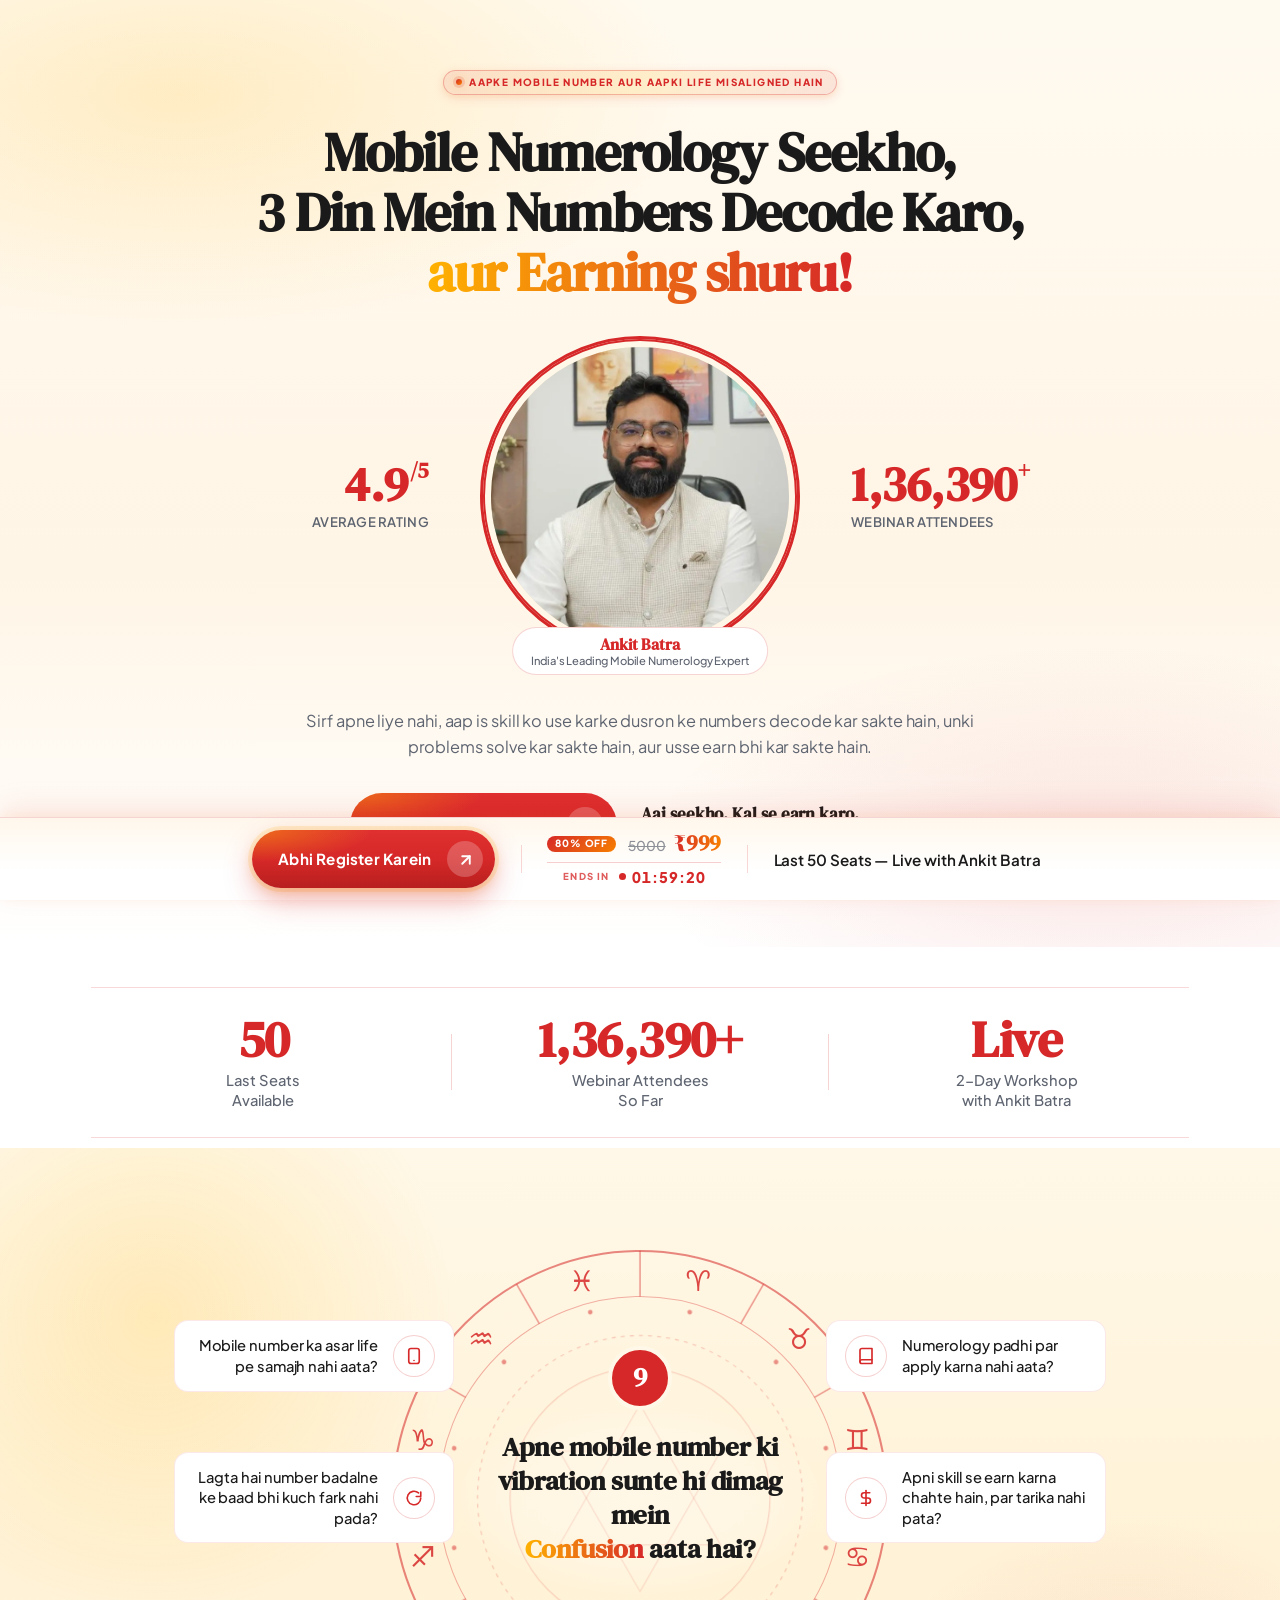
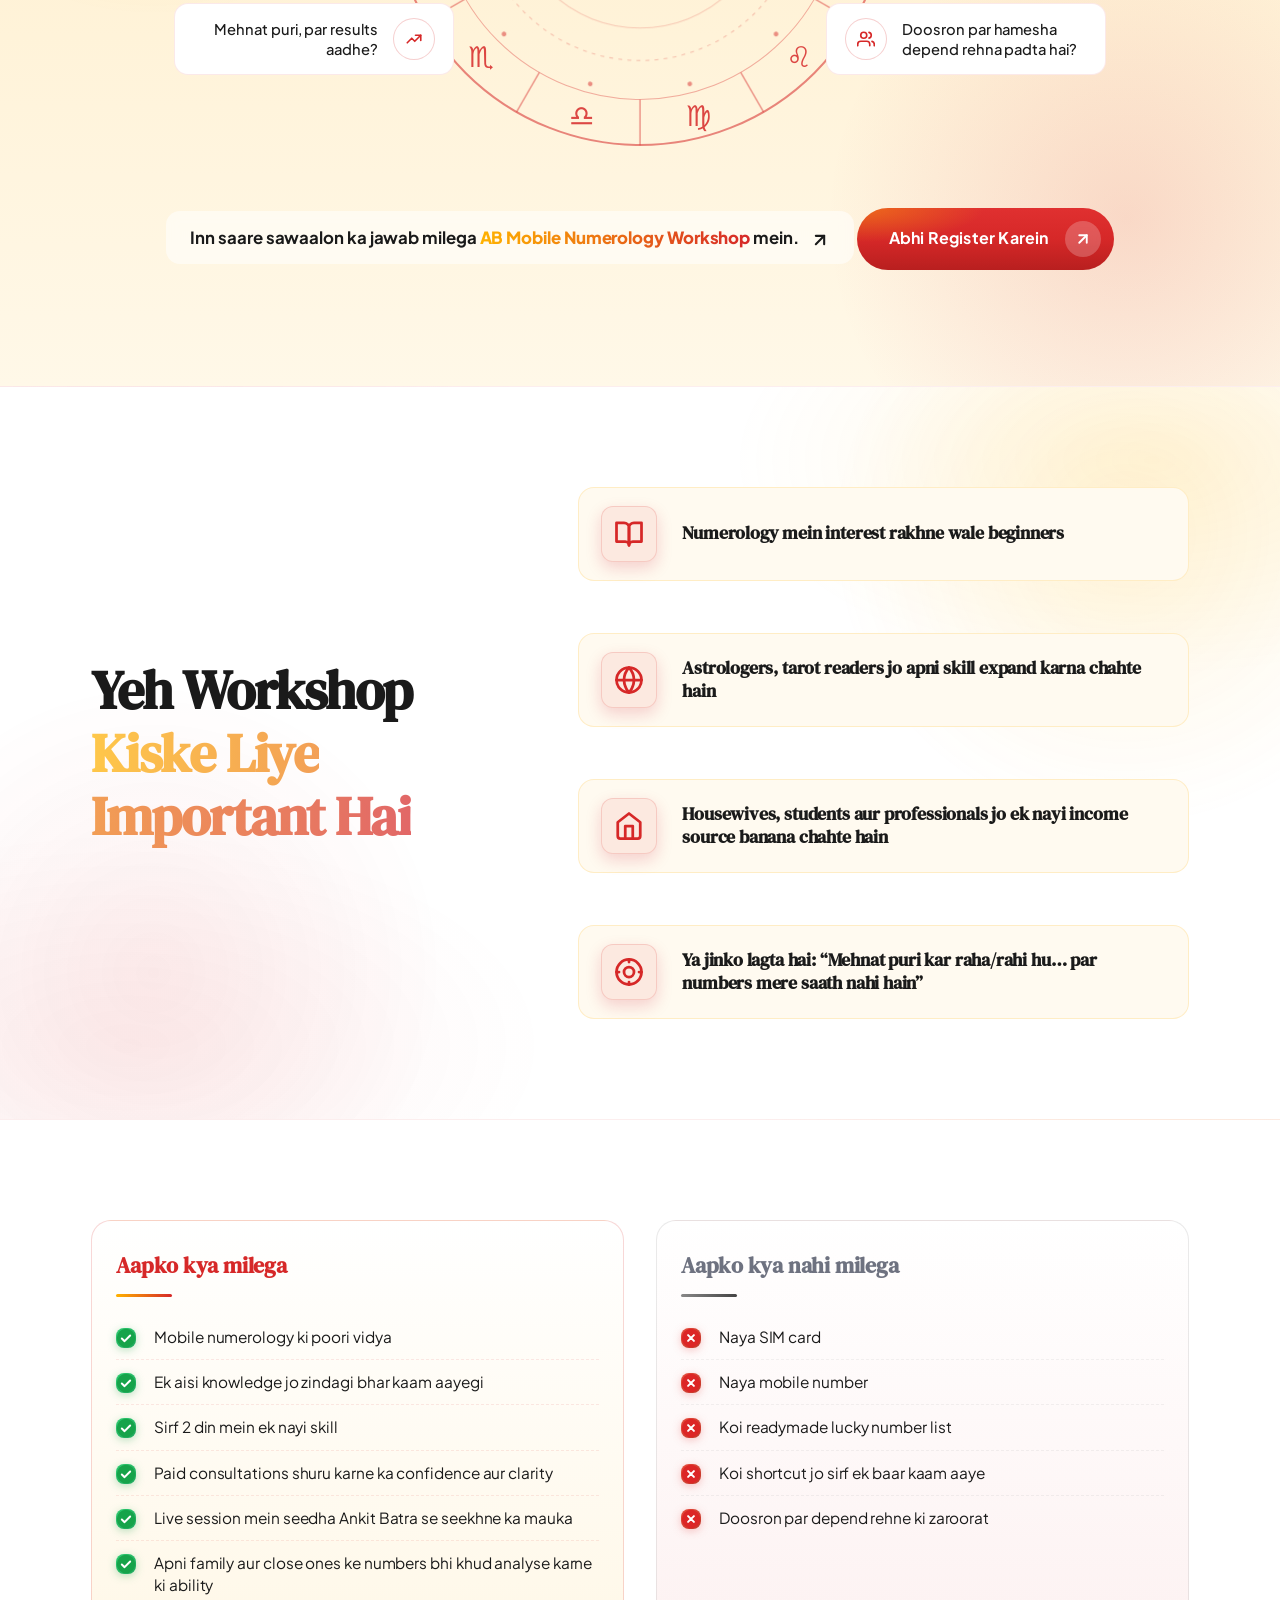
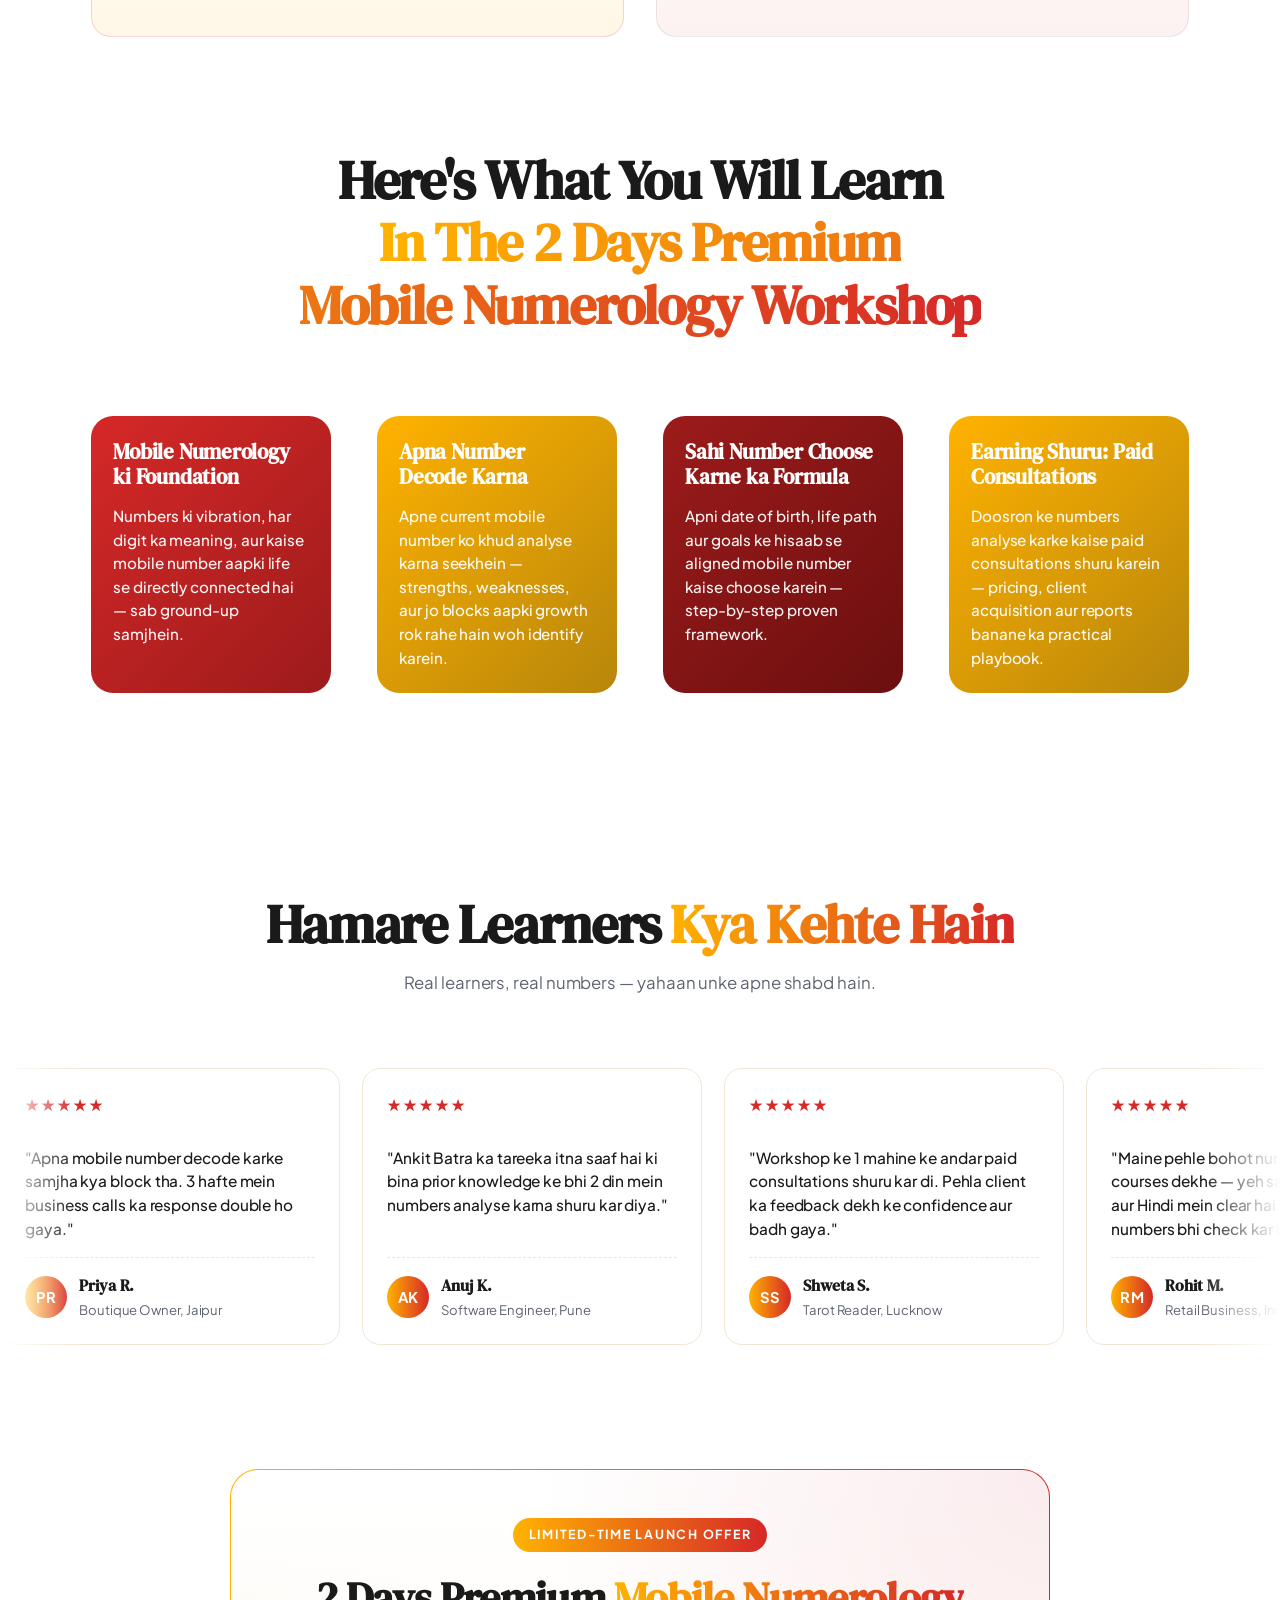
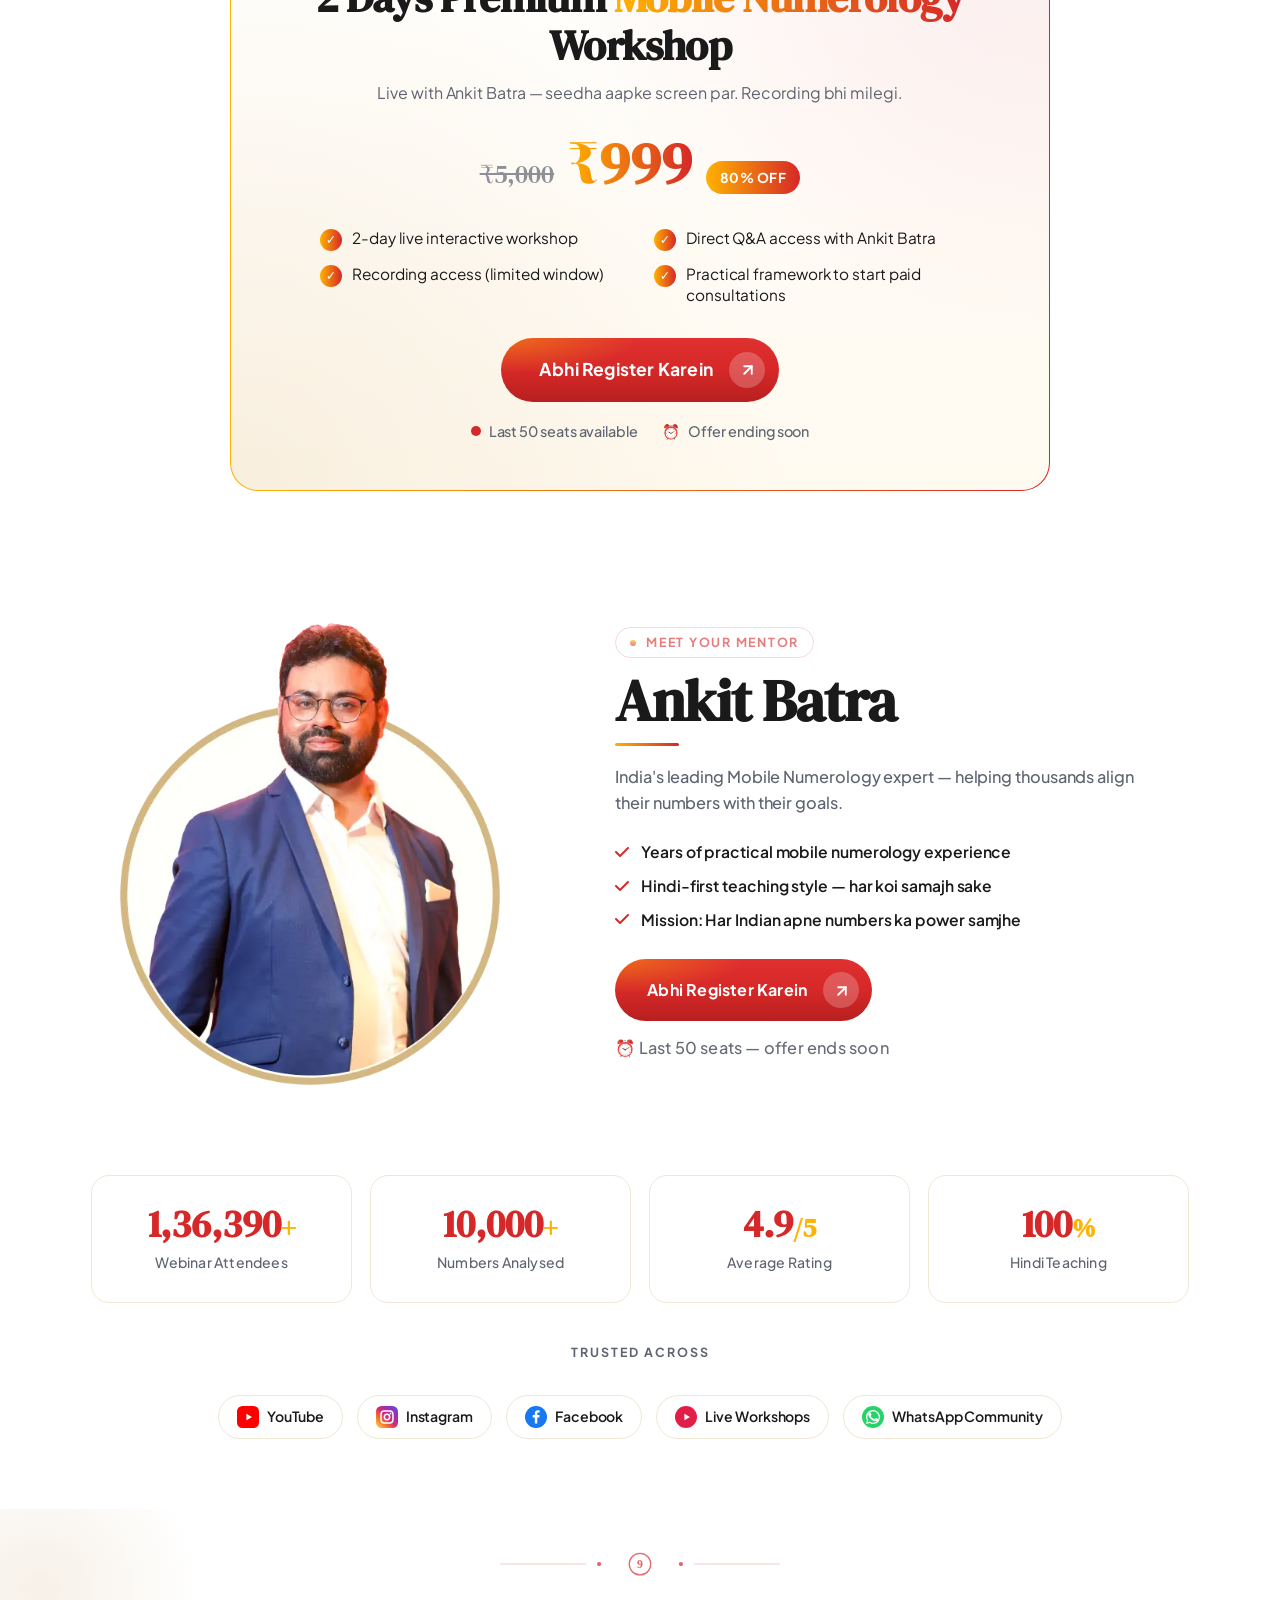
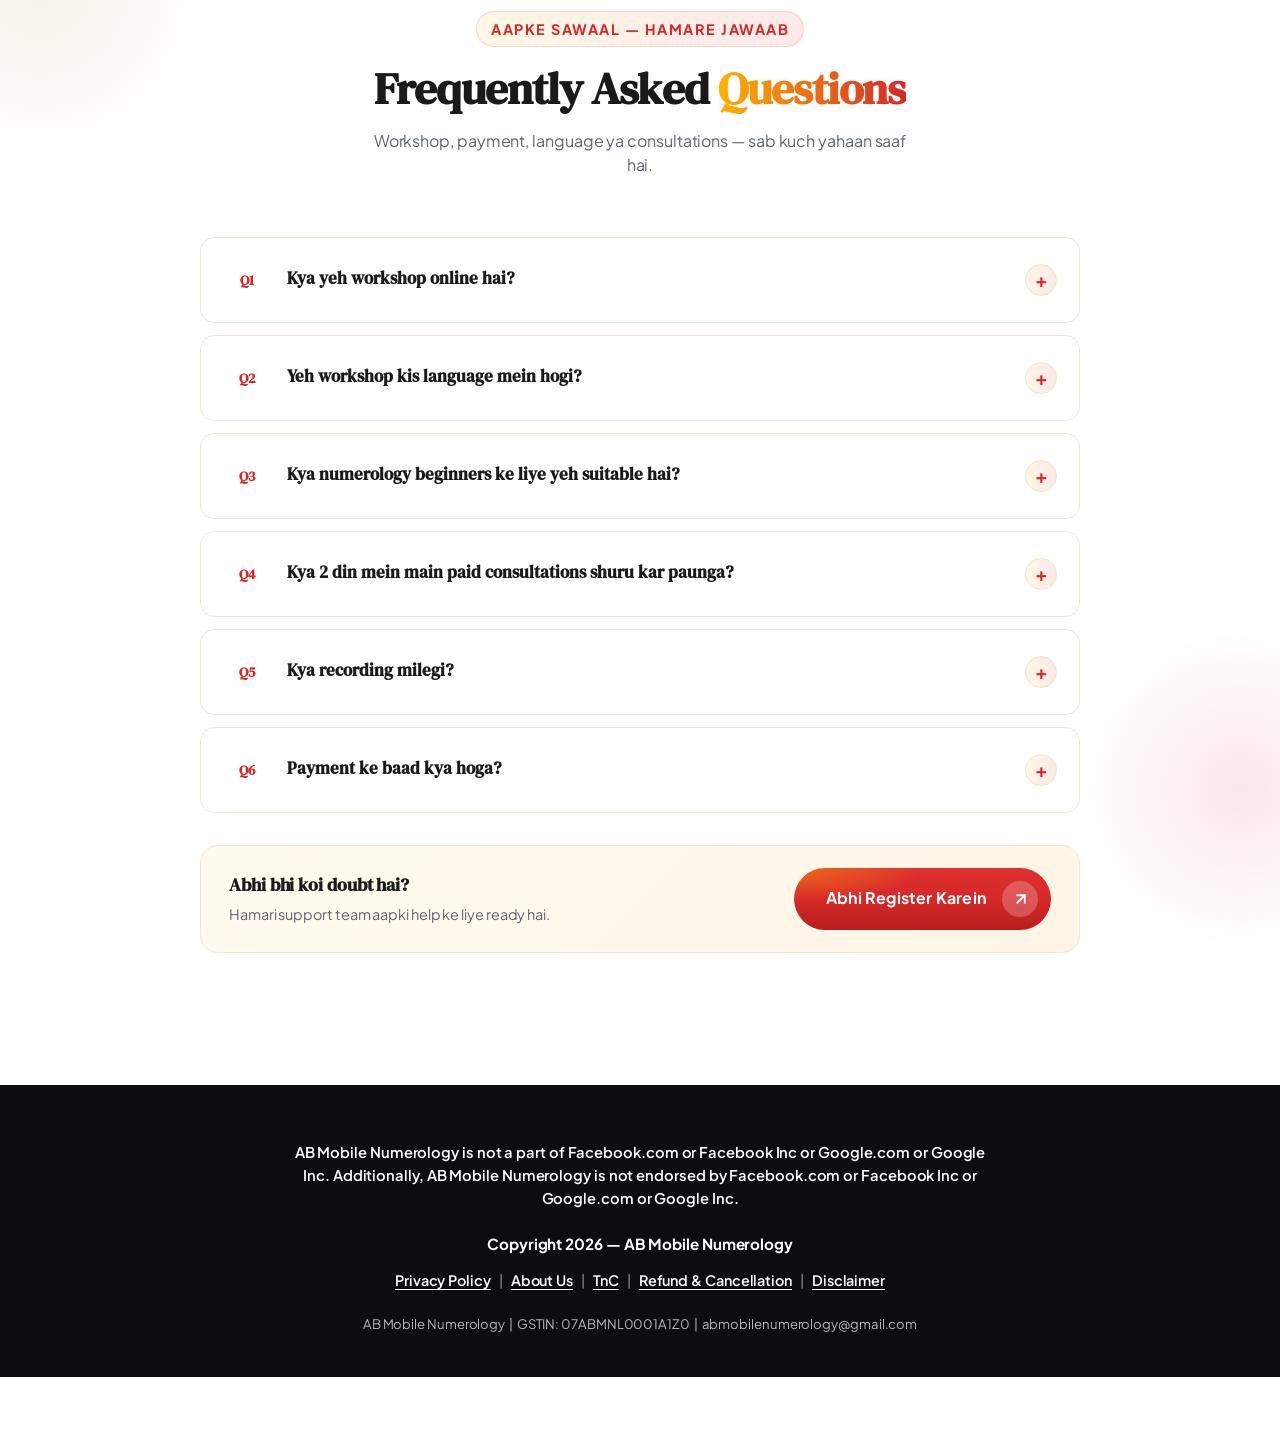
==== abmobilenumerology/index.html @ 1a23a1f3 "abmobilenumerology" ====
<!DOCTYPE html>
<html lang="en">
<head>
    <meta charset="UTF-8">
    <meta name="viewport" content="width=device-width, initial-scale=1.0">
    <title>AB Mobile Numerology Workshop | Ankit Batra</title>
    <meta name="description" content="Mobile Numerology Seekho, 3 Din Mein Numbers Decode Karo, aur Earning shuru. 2 Days Premium Mobile Numerology Workshop with Ankit Batra.">
    <!-- Google Fonts -->
    <link rel="preconnect" href="https://fonts.googleapis.com">
    <link rel="preconnect" href="https://fonts.gstatic.com" crossorigin>
    <link href="https://fonts.googleapis.com/css2?family=DM+Serif+Text:ital@0;1&family=Playfair+Display:wght@600;700;800;900&family=Plus+Jakarta+Sans:wght@300;400;500;600;700;800&display=swap" rel="stylesheet">
    <!-- Font Awesome -->
    <link rel="stylesheet" href="https://cdnjs.cloudflare.com/ajax/libs/font-awesome/6.4.0/css/all.min.css">
    <!-- Styles -->
    <link rel="stylesheet" href="styles.css">
</head>
<body>
    
    <!-- MAIN HEADER -->
    <header class="main-header">
        <a href="#" class="brand-mark" aria-label="AB Mobile Numerology">
            <span class="brand-mark-icon" aria-hidden="true">
                <svg viewBox="0 0 40 40" xmlns="http://www.w3.org/2000/svg">
                    <circle cx="20" cy="20" r="18" fill="none" stroke="currentColor" stroke-width="1.4"/>
                    <circle cx="20" cy="20" r="11" fill="none" stroke="currentColor" stroke-width="1" opacity="0.5"/>
                    <text x="20" y="26" text-anchor="middle" font-family="DM Serif Text, serif" font-size="18" font-weight="700" fill="currentColor">9</text>
                </svg>
            </span>
            <span class="brand-mark-text">
                <span class="bm-line-1">AB Mobile</span>
                <span class="bm-line-2">Numerology</span>
            </span>
        </a>
    </header>

    <!-- HERO SECTION (v3 — editorial vertical, image centred between stats) -->
    <section class="hero hero-v3">
        <div class="container hero-v3-inner">
            <span class="section-tag hero-v3-tag">Aapke mobile number aur aapki life misaligned hain</span>

            <h1 class="hero-v3-headline">
                Mobile Numerology Seekho,<br>
                3 Din Mein Numbers Decode Karo,<br>
                <span>aur Earning shuru!</span>
            </h1>

            <div class="hero-v3-band">
                <div class="hero-v3-stat hv3-rating">
                    <div class="hv3-stat-num">4.9<small>/5</small></div>
                    <div class="hv3-stat-label">Average Rating</div>
                </div>

                <div class="hero-v3-portrait">
                    <div class="hv3-img-wrap">
                        <img src="assets/ankit-batra-3.jpg" alt="Ankit Batra">
                    </div>
                    <div class="hv3-portrait-name">
                        <strong>Ankit Batra</strong>
                        <span>India's Leading Mobile Numerology Expert</span>
                    </div>
                </div>

                <div class="hero-v3-stat hv3-attendees">
                    <div class="hv3-stat-num">1,36,390<small>+</small></div>
                    <div class="hv3-stat-label">Webinar Attendees</div>
                </div>
            </div>

            <p class="hero-v3-sub">Sirf apne liye nahi, aap is skill ko use karke dusron ke numbers decode kar sakte hain, unki problems solve kar sakte hain, aur usse earn bhi kar sakte hain.</p>

            <div class="hero-v3-cta-row">
                <a href="#register" class="btn-pill hero-v3-cta">Abhi Register Karein <i><svg width="18" height="18" viewBox="0 0 24 24" fill="none" stroke="currentColor" stroke-width="2.5" stroke-linecap="round" stroke-linejoin="round"><line x1="7" y1="17" x2="17" y2="7"></line><polyline points="7 7 17 7 17 17"></polyline></svg></i></a>
                <div class="hero-v3-cta-side">
                    <strong>Aaj seekho. Kal se earn karo.</strong>
                    <span>2 Days Premium Mobile Numerology Workshop</span>
                </div>
            </div>
        </div>
    </section>

    <!-- TRUSTED BY INDUSTRY LEADERS (TICKER) -->
    <section class="trusted-outer">
        <div class="container">
            <div class="trusted-container">
                <div class="trusted-bg-overlay"></div>

                <!-- TRUSTED AUTHORITY GRID (REF STYLE) -->
                <div class="trusted-authority-grid">
                    <div class="auth-block">
                        <div class="auth-num"><span>50</span></div>
                        <h4>Last Seats <br> Available</h4>
                    </div>
                    <div class="auth-v-line"></div>
                    <div class="auth-block auth-block-hero">
                        <div class="auth-num"><span>1,36,390+</span></div>
                        <h4>Webinar Attendees <br> So Far</h4>
                    </div>
                    <div class="auth-v-line"></div>
                    <div class="auth-block">
                        <div class="auth-num"><span>Live</span></div>
                        <h4>2-Day Workshop <br> with Ankit Batra</h4>
                    </div>
                </div>
            </div> <!-- CLOSE TRUSTED-CONTENT -->
        </div> <!-- CLOSE TRUSTED-CONTAINER -->
    </div> <!-- CLOSE CONTAINER -->
</section>

    <!-- PAIN POINTS SECTION (CENTERED THEME STYLE) -->
    <section class="section-pain-points" id="pain-points">
        <div class="container">
            <div class="pain-container">
                <!-- Super-Dense Dotted Data Cloud (High Visibility) -->
             
                <div class="orbit-layout">
                    <div class="orbit-center">
                        <div class="orbit-rings">
                            <svg class="chakra-wheel" viewBox="0 0 400 400" xmlns="http://www.w3.org/2000/svg" aria-hidden="true">
                                <g transform="translate(200,200)" fill="none" stroke="currentColor">
                                    <!-- Outer ring -->
                                    <circle r="190" stroke-width="1.6" opacity="0.55"/>
                                    <circle r="155" stroke-width="0.8" opacity="0.35"/>
                                    <!-- 12 spokes between the two outer rings -->
                                    <g stroke-width="1.2" opacity="0.45">
                                        <line y1="-190" y2="-155"/>
                                        <g transform="rotate(30)"><line y1="-190" y2="-155"/></g>
                                        <g transform="rotate(60)"><line y1="-190" y2="-155"/></g>
                                        <g transform="rotate(90)"><line y1="-190" y2="-155"/></g>
                                        <g transform="rotate(120)"><line y1="-190" y2="-155"/></g>
                                        <g transform="rotate(150)"><line y1="-190" y2="-155"/></g>
                                        <g transform="rotate(180)"><line y1="-190" y2="-155"/></g>
                                        <g transform="rotate(210)"><line y1="-190" y2="-155"/></g>
                                        <g transform="rotate(240)"><line y1="-190" y2="-155"/></g>
                                        <g transform="rotate(270)"><line y1="-190" y2="-155"/></g>
                                        <g transform="rotate(300)"><line y1="-190" y2="-155"/></g>
                                        <g transform="rotate(330)"><line y1="-190" y2="-155"/></g>
                                    </g>
                                    <!-- 12 zodiac symbols on the outer band — VS15 (&#xFE0E;) forces text glyph (no blue emoji) -->
                                    <g class="zodiac-symbols" fill="currentColor" stroke="none" font-family="'Segoe UI Symbol','DejaVu Sans',serif" font-size="22" text-anchor="middle" opacity="0.85" style="font-variant-emoji: text;">
                                        <g transform="rotate(15)  translate(0,-173) rotate(-15)"><text dy="0.36em">&#x2648;&#xFE0E;</text></g>
                                        <g transform="rotate(45)  translate(0,-173) rotate(-45)"><text dy="0.36em">&#x2649;&#xFE0E;</text></g>
                                        <g transform="rotate(75)  translate(0,-173) rotate(-75)"><text dy="0.36em">&#x264A;&#xFE0E;</text></g>
                                        <g transform="rotate(105) translate(0,-173) rotate(-105)"><text dy="0.36em">&#x264B;&#xFE0E;</text></g>
                                        <g transform="rotate(135) translate(0,-173) rotate(-135)"><text dy="0.36em">&#x264C;&#xFE0E;</text></g>
                                        <g transform="rotate(165) translate(0,-173) rotate(-165)"><text dy="0.36em">&#x264D;&#xFE0E;</text></g>
                                        <g transform="rotate(195) translate(0,-173) rotate(-195)"><text dy="0.36em">&#x264E;&#xFE0E;</text></g>
                                        <g transform="rotate(225) translate(0,-173) rotate(-225)"><text dy="0.36em">&#x264F;&#xFE0E;</text></g>
                                        <g transform="rotate(255) translate(0,-173) rotate(-255)"><text dy="0.36em">&#x2650;&#xFE0E;</text></g>
                                        <g transform="rotate(285) translate(0,-173) rotate(-285)"><text dy="0.36em">&#x2651;&#xFE0E;</text></g>
                                        <g transform="rotate(315) translate(0,-173) rotate(-315)"><text dy="0.36em">&#x2652;&#xFE0E;</text></g>
                                        <g transform="rotate(345) translate(0,-173) rotate(-345)"><text dy="0.36em">&#x2653;&#xFE0E;</text></g>
                                    </g>
                                    <!-- 12 small dots just inside the inner ring of the band -->
                                    <g fill="currentColor" stroke="none" opacity="0.5">
                                        <g transform="rotate(15)"><circle cy="-148" r="1.8"/></g>
                                        <g transform="rotate(45)"><circle cy="-148" r="1.8"/></g>
                                        <g transform="rotate(75)"><circle cy="-148" r="1.8"/></g>
                                        <g transform="rotate(105)"><circle cy="-148" r="1.8"/></g>
                                        <g transform="rotate(135)"><circle cy="-148" r="1.8"/></g>
                                        <g transform="rotate(165)"><circle cy="-148" r="1.8"/></g>
                                        <g transform="rotate(195)"><circle cy="-148" r="1.8"/></g>
                                        <g transform="rotate(225)"><circle cy="-148" r="1.8"/></g>
                                        <g transform="rotate(255)"><circle cy="-148" r="1.8"/></g>
                                        <g transform="rotate(285)"><circle cy="-148" r="1.8"/></g>
                                        <g transform="rotate(315)"><circle cy="-148" r="1.8"/></g>
                                        <g transform="rotate(345)"><circle cy="-148" r="1.8"/></g>
                                    </g>
                                    <!-- Mid dashed ring -->
                                    <circle r="125" stroke-width="0.8" opacity="0.25" stroke-dasharray="3 4"/>
                                    <!-- Inner ring (boundary for centre design) -->
                                    <circle r="100" stroke-width="0.8" opacity="0.20"/>
                                    <!-- Hexagram (very faint so text reads clearly) -->
                                    <polygon points="0,-72 62,36 -62,36" stroke-width="0.9" opacity="0.12"/>
                                    <polygon points="0,72 62,-36 -62,-36" stroke-width="0.9" opacity="0.12"/>
                                </g>
                            </svg>
                        </div>
                        <div class="orbit-title-wrap">
                            <h2>Apne mobile number ki vibration sunte hi dimag mein <br><span>Confusion</span> aata hai?</h2>
                        </div>
                    </div>

                    <div class="orbit-items-wrap">
                        <!-- Left Side -->
                        <div class="orbit-side left">
                            <div class="orbit-card">
                                <div class="orbit-card-icon"><svg viewBox="0 0 24 24" fill="none" stroke="currentColor" stroke-width="2.2" stroke-linecap="round" stroke-linejoin="round"><rect x="5" y="2" width="14" height="20" rx="3"/><line x1="12" y1="18" x2="12" y2="18"/></svg></div>
                                <p>Mobile number ka asar life pe samajh nahi aata?</p>
                            </div>
                            <div class="orbit-card lg">
                                <div class="orbit-card-icon"><svg viewBox="0 0 24 24" fill="none" stroke="currentColor" stroke-width="2.2" stroke-linecap="round" stroke-linejoin="round"><path d="M21 12a9 9 0 1 1-3-6.7"/><polyline points="21 4 21 10 15 10"/></svg></div>
                                <p>Lagta hai number badalne ke baad bhi kuch fark nahi pada?</p>
                            </div>
                            <div class="orbit-card">
                                <div class="orbit-card-icon"><svg viewBox="0 0 24 24" fill="none" stroke="currentColor" stroke-width="2.2" stroke-linecap="round" stroke-linejoin="round"><polyline points="3 17 9 11 13 15 21 7"/><polyline points="14 7 21 7 21 14"/></svg></div>
                                <p>Mehnat puri, par results aadhe?</p>
                            </div>
                        </div>

                        <!-- Right Side -->
                        <div class="orbit-side right">
                            <div class="orbit-card">
                                <div class="orbit-card-icon"><svg viewBox="0 0 24 24" fill="none" stroke="currentColor" stroke-width="2.2" stroke-linecap="round" stroke-linejoin="round"><path d="M4 19.5A2.5 2.5 0 0 1 6.5 17H20"/><path d="M6.5 2H20v20H6.5A2.5 2.5 0 0 1 4 19.5v-15A2.5 2.5 0 0 1 6.5 2z"/></svg></div>
                                <p>Numerology padhi par apply karna nahi aata?</p>
                            </div>
                            <div class="orbit-card lg">
                                <div class="orbit-card-icon"><svg viewBox="0 0 24 24" fill="none" stroke="currentColor" stroke-width="2.2" stroke-linecap="round" stroke-linejoin="round"><line x1="12" y1="2" x2="12" y2="22"/><path d="M17 5H9.5a3.5 3.5 0 0 0 0 7h5a3.5 3.5 0 0 1 0 7H6"/></svg></div>
                                <p>Apni skill se earn karna chahte hain, par tarika nahi pata?</p>
                            </div>
                            <div class="orbit-card">
                                <div class="orbit-card-icon"><svg viewBox="0 0 24 24" fill="none" stroke="currentColor" stroke-width="2.2" stroke-linecap="round" stroke-linejoin="round"><path d="M17 21v-2a4 4 0 0 0-4-4H5a4 4 0 0 0-4 4v2"/><circle cx="9" cy="7" r="4"/><path d="M23 21v-2a4 4 0 0 0-3-3.87"/><path d="M16 3.13a4 4 0 0 1 0 7.75"/></svg></div>
                                <p>Doosron par hamesha depend rehna padta hai?</p>
                            </div>
                        </div>
                    </div>
                </div>

                <div class="pain-bottom-cta">
                    <p>Inn saare sawaalon ka jawab milega <span style="color: #ffffff;">AB Mobile Numerology Workshop</span> mein. <i style="display: inline-flex; vertical-align: middle; margin-left: 8px;"><svg width="20" height="20" viewBox="0 0 24 24" fill="none" stroke="currentColor" stroke-width="2.5" stroke-linecap="round" stroke-linejoin="round"><line x1="7" y1="17" x2="17" y2="7"></line><polyline points="7 7 17 7 17 17"></polyline></svg></i></p>
                    <a href="#register" class="btn-pill">Abhi Register Karein <i><svg width="18" height="18" viewBox="0 0 24 24" fill="none" stroke="currentColor" stroke-width="2.5" stroke-linecap="round" stroke-linejoin="round"><line x1="7" y1="17" x2="17" y2="7"></line><polyline points="7 7 17 7 17 17"></polyline></svg></i></a>
                </div>
            </div>
        </div>
    </section>

    <!-- TARGET AUDIENCE REDESIGN V9 (ACCORDION CONTAINER) -->
    <section class="section-audience" id="who-is-it-for">
        <div class="container">
            <div class="audience-accordion-box">
                <div class="accordion-split-grid">
                    <!-- Left: Title side -->
                    <div class="accordion-title-col">
                        <h2>Yeh Workshop <br><span>Kiske Liye <br>Important Hai</span></h2>

                        <div class="dots-wrap">

                        </div>
                    </div>

                    <!-- Right: Persona List side -->
                    <div class="audience-persona-list">
                        <!-- Persona 01 -->
                        <div class="persona-item">
                            <div class="persona-icon"><svg viewBox="0 0 24 24" fill="none" stroke="currentColor" stroke-width="2.2" stroke-linecap="round" stroke-linejoin="round"><path d="M2 3h6a4 4 0 0 1 4 4v14a3 3 0 0 0-3-3H2z"/><path d="M22 3h-6a4 4 0 0 0-4 4v14a3 3 0 0 1 3-3h7z"/></svg></div>
                            <div class="persona-content">
                                <h3>Numerology mein interest rakhne wale beginners</h3>
                            </div>
                        </div>

                        <!-- Persona 02 -->
                        <div class="persona-item">
                            <div class="persona-icon"><svg viewBox="0 0 24 24" fill="none" stroke="currentColor" stroke-width="2.2" stroke-linecap="round" stroke-linejoin="round"><circle cx="12" cy="12" r="10"/><path d="M12 2a15.3 15.3 0 0 1 4 10 15.3 15.3 0 0 1-4 10 15.3 15.3 0 0 1-4-10 15.3 15.3 0 0 1 4-10z"/><line x1="2" y1="12" x2="22" y2="12"/></svg></div>
                            <div class="persona-content">
                                <h3>Astrologers, tarot readers jo apni skill expand karna chahte hain</h3>
                            </div>
                        </div>

                        <!-- Persona 03 -->
                        <div class="persona-item">
                            <div class="persona-icon"><svg viewBox="0 0 24 24" fill="none" stroke="currentColor" stroke-width="2.2" stroke-linecap="round" stroke-linejoin="round"><path d="M3 9l9-7 9 7v11a2 2 0 0 1-2 2H5a2 2 0 0 1-2-2z"/><polyline points="9 22 9 12 15 12 15 22"/></svg></div>
                            <div class="persona-content">
                                <h3>Housewives, students aur professionals jo ek nayi income source banana chahte hain</h3>
                            </div>
                        </div>

                        <!-- Persona 04 (Psychological Hook) -->
                        <div class="persona-item">
                            <div class="persona-icon"><svg viewBox="0 0 24 24" fill="none" stroke="currentColor" stroke-width="2.2" stroke-linecap="round" stroke-linejoin="round"><path d="M12 8a4 4 0 1 0 0 8 4 4 0 0 0 0-8z"/><circle cx="12" cy="12" r="10"/><line x1="12" y1="2" x2="12" y2="4"/><line x1="12" y1="20" x2="12" y2="22"/><line x1="2" y1="12" x2="4" y2="12"/><line x1="20" y1="12" x2="22" y2="12"/></svg></div>
                            <div class="persona-content">
                                <h3>Ya jinko lagta hai: “Mehnat puri kar raha/rahi hu… par numbers mere saath nahi hain”</h3>
                            </div>
                        </div>
                    </div>
                </div>
            </div>
        </div>
    </section>

    <!-- VALUE STACK: KYA MILEGA / KYA NAHI MILEGA -->
    <section class="value-stack-section">
        <div class="container">
            <div class="value-stack-grid">
                <div class="value-card value-card-yes">
                    <h3>Aapko kya milega</h3>
                    <ul class="value-list">
                        <li><svg class="vs-icon yes" viewBox="0 0 24 24" aria-hidden="true"><circle cx="12" cy="12" r="11" fill="#16A34A"/><path d="M7 12.6l3.3 3.2L17 9" fill="none" stroke="#fff" stroke-width="2.4" stroke-linecap="round" stroke-linejoin="round"/></svg> Mobile numerology ki poori vidya</li>
                        <li><svg class="vs-icon yes" viewBox="0 0 24 24" aria-hidden="true"><circle cx="12" cy="12" r="11" fill="#16A34A"/><path d="M7 12.6l3.3 3.2L17 9" fill="none" stroke="#fff" stroke-width="2.4" stroke-linecap="round" stroke-linejoin="round"/></svg> Ek aisi knowledge jo zindagi bhar kaam aayegi</li>
                        <li><svg class="vs-icon yes" viewBox="0 0 24 24" aria-hidden="true"><circle cx="12" cy="12" r="11" fill="#16A34A"/><path d="M7 12.6l3.3 3.2L17 9" fill="none" stroke="#fff" stroke-width="2.4" stroke-linecap="round" stroke-linejoin="round"/></svg> Sirf 2 din mein ek nayi skill</li>
                        <li><svg class="vs-icon yes" viewBox="0 0 24 24" aria-hidden="true"><circle cx="12" cy="12" r="11" fill="#16A34A"/><path d="M7 12.6l3.3 3.2L17 9" fill="none" stroke="#fff" stroke-width="2.4" stroke-linecap="round" stroke-linejoin="round"/></svg> Paid consultations shuru karne ka confidence aur clarity</li>
                        <li><svg class="vs-icon yes" viewBox="0 0 24 24" aria-hidden="true"><circle cx="12" cy="12" r="11" fill="#16A34A"/><path d="M7 12.6l3.3 3.2L17 9" fill="none" stroke="#fff" stroke-width="2.4" stroke-linecap="round" stroke-linejoin="round"/></svg> Live session mein seedha Ankit Batra se seekhne ka mauka</li>
                        <li><svg class="vs-icon yes" viewBox="0 0 24 24" aria-hidden="true"><circle cx="12" cy="12" r="11" fill="#16A34A"/><path d="M7 12.6l3.3 3.2L17 9" fill="none" stroke="#fff" stroke-width="2.4" stroke-linecap="round" stroke-linejoin="round"/></svg> Apni family aur close ones ke numbers bhi khud analyse karne ki ability</li>
                    </ul>
                </div>
                <div class="value-card value-card-no">
                    <h3>Aapko kya nahi milega</h3>
                    <ul class="value-list">
                        <li><svg class="vs-icon no" viewBox="0 0 24 24" aria-hidden="true"><circle cx="12" cy="12" r="11" fill="#DC2626"/><path d="M8.5 8.5l7 7M15.5 8.5l-7 7" fill="none" stroke="#fff" stroke-width="2.4" stroke-linecap="round"/></svg> Naya SIM card</li>
                        <li><svg class="vs-icon no" viewBox="0 0 24 24" aria-hidden="true"><circle cx="12" cy="12" r="11" fill="#DC2626"/><path d="M8.5 8.5l7 7M15.5 8.5l-7 7" fill="none" stroke="#fff" stroke-width="2.4" stroke-linecap="round"/></svg> Naya mobile number</li>
                        <li><svg class="vs-icon no" viewBox="0 0 24 24" aria-hidden="true"><circle cx="12" cy="12" r="11" fill="#DC2626"/><path d="M8.5 8.5l7 7M15.5 8.5l-7 7" fill="none" stroke="#fff" stroke-width="2.4" stroke-linecap="round"/></svg> Koi readymade lucky number list</li>
                        <li><svg class="vs-icon no" viewBox="0 0 24 24" aria-hidden="true"><circle cx="12" cy="12" r="11" fill="#DC2626"/><path d="M8.5 8.5l7 7M15.5 8.5l-7 7" fill="none" stroke="#fff" stroke-width="2.4" stroke-linecap="round"/></svg> Koi shortcut jo sirf ek baar kaam aaye</li>
                        <li><svg class="vs-icon no" viewBox="0 0 24 24" aria-hidden="true"><circle cx="12" cy="12" r="11" fill="#DC2626"/><path d="M8.5 8.5l7 7M15.5 8.5l-7 7" fill="none" stroke="#fff" stroke-width="2.4" stroke-linecap="round"/></svg> Doosron par depend rehne ki zaroorat</li>
                    </ul>
                </div>
            </div>
        </div>
    </section>

    <!-- CURRICULUM: WHAT YOU WILL LEARN -->
    <section class="metrics-section">
        <div class="container">
            <div style="text-align: center; margin-bottom: 80px;">
                <h2 class="curriculum-header">Here's What You Will Learn <br><span>In The 2 Days Premium <br>Mobile Numerology Workshop</span></h2>
            </div>
            
            <div class="curriculum-grid">
                <!-- Module 1 -->
                <div class="curriculum-card">
                    <h3>Mobile Numerology ki Foundation</h3>
                    <p>Numbers ki vibration, har digit ka meaning, aur kaise mobile number aapki life se directly connected hai — sab ground-up samjhein.</p>

                </div>

                <!-- Module 2 -->
                <div class="curriculum-card">
                    <h3>Apna Number Decode Karna</h3>
                    <p>Apne current mobile number ko khud analyse karna seekhein — strengths, weaknesses, aur jo blocks aapki growth rok rahe hain woh identify karein.</p>

                </div>

                <!-- Module 3 -->
                <div class="curriculum-card">
                    <h3>Sahi Number Choose Karne ka Formula</h3>
                    <p>Apni date of birth, life path aur goals ke hisaab se aligned mobile number kaise choose karein — step-by-step proven framework.</p>

                </div>

                <!-- Module 4 -->
                <div class="curriculum-card">
                    <h3>Earning Shuru: Paid Consultations</h3>
                    <p>Doosron ke numbers analyse karke kaise paid consultations shuru karein — pricing, client acquisition aur reports banane ka practical playbook.</p>

                </div>
            </div>
        </div>
    </section>


    <!-- TESTIMONIALS: TEXT-CARD slider -->
    <section class="impact-section">
        <div class="container">
            <div style="text-align: center; margin-bottom: 60px;">
                <h2 class="curriculum-header">Hamare Learners <span>Kya Kehte Hain</span></h2>
                <p class="curriculum-sub">Real learners, real numbers — yahaan unke apne shabd hain.</p>
            </div>
            <div class="t-cards-wrap">
                <div class="t-cards-track">
                    <article class="t-card">
                        <div class="t-stars">★★★★★</div>
                        <p class="t-quote">"Apna mobile number decode karke samjha kya block tha. 3 hafte mein business calls ka response double ho gaya."</p>
                        <div class="t-meta">
                            <div class="t-avatar">PR</div>
                            <div class="t-name">
                                <strong>Priya R.</strong>
                                <span>Boutique Owner, Jaipur</span>
                            </div>
                        </div>
                    </article>

                    <article class="t-card">
                        <div class="t-stars">★★★★★</div>
                        <p class="t-quote">"Ankit Batra ka tareeka itna saaf hai ki bina prior knowledge ke bhi 2 din mein numbers analyse karna shuru kar diya."</p>
                        <div class="t-meta">
                            <div class="t-avatar">AK</div>
                            <div class="t-name">
                                <strong>Anuj K.</strong>
                                <span>Software Engineer, Pune</span>
                            </div>
                        </div>
                    </article>

                    <article class="t-card">
                        <div class="t-stars">★★★★★</div>
                        <p class="t-quote">"Workshop ke 1 mahine ke andar paid consultations shuru kar di. Pehla client ka feedback dekh ke confidence aur badh gaya."</p>
                        <div class="t-meta">
                            <div class="t-avatar">SS</div>
                            <div class="t-name">
                                <strong>Shweta S.</strong>
                                <span>Tarot Reader, Lucknow</span>
                            </div>
                        </div>
                    </article>

                    <article class="t-card">
                        <div class="t-stars">★★★★★</div>
                        <p class="t-quote">"Maine pehle bohot numerology courses dekhe — yeh sabse practical aur Hindi mein clear hai. Family ke numbers bhi check kar liye."</p>
                        <div class="t-meta">
                            <div class="t-avatar">RM</div>
                            <div class="t-name">
                                <strong>Rohit M.</strong>
                                <span>Retail Business, Indore</span>
                            </div>
                        </div>
                    </article>

                    <article class="t-card">
                        <div class="t-stars">★★★★★</div>
                        <p class="t-quote">"Hindi mein workshop hone ki wajah se mummy bhi attend kar paayi. Ab woh bhi rishtedaaron ke numbers analyse karti hain!"</p>
                        <div class="t-meta">
                            <div class="t-avatar">NJ</div>
                            <div class="t-name">
                                <strong>Neha J.</strong>
                                <span>Homemaker, Surat</span>
                            </div>
                        </div>
                    </article>

                    <article class="t-card">
                        <div class="t-stars">★★★★★</div>
                        <p class="t-quote">"Recording bhi mil gayi, doubts ke liye support helpful tha. 999 me itna value milna mushkil hai."</p>
                        <div class="t-meta">
                            <div class="t-avatar">VA</div>
                            <div class="t-name">
                                <strong>Vikas A.</strong>
                                <span>Astrologer, Delhi</span>
                            </div>
                        </div>
                    </article>

                    <!-- Duplicate set for marquee loop -->
                    <article class="t-card">
                        <div class="t-stars">★★★★★</div>
                        <p class="t-quote">"Apna mobile number decode karke samjha kya block tha. 3 hafte mein business calls ka response double ho gaya."</p>
                        <div class="t-meta">
                            <div class="t-avatar">PR</div>
                            <div class="t-name">
                                <strong>Priya R.</strong>
                                <span>Boutique Owner, Jaipur</span>
                            </div>
                        </div>
                    </article>
                    <article class="t-card">
                        <div class="t-stars">★★★★★</div>
                        <p class="t-quote">"Ankit Batra ka tareeka itna saaf hai ki bina prior knowledge ke bhi 2 din mein numbers analyse karna shuru kar diya."</p>
                        <div class="t-meta">
                            <div class="t-avatar">AK</div>
                            <div class="t-name">
                                <strong>Anuj K.</strong>
                                <span>Software Engineer, Pune</span>
                            </div>
                        </div>
                    </article>
                    <article class="t-card">
                        <div class="t-stars">★★★★★</div>
                        <p class="t-quote">"Workshop ke 1 mahine ke andar paid consultations shuru kar di. Pehla client ka feedback dekh ke confidence aur badh gaya."</p>
                        <div class="t-meta">
                            <div class="t-avatar">SS</div>
                            <div class="t-name">
                                <strong>Shweta S.</strong>
                                <span>Tarot Reader, Lucknow</span>
                            </div>
                        </div>
                    </article>
                </div>
            </div>
        </div>
    </section>

    <!-- OFFER REVEAL -->
    <section class="offer-reveal-section" id="register">
        <div class="container">
            <div class="offer-reveal-card">
                <div class="offer-tag">Limited-Time Launch Offer</div>
                <h2 class="offer-headline">2 Days Premium <span>Mobile Numerology</span> Workshop</h2>
                <p class="offer-sub">Live with Ankit Batra — seedha aapke screen par. Recording bhi milegi.</p>

                <div class="offer-pricing">
                    <span class="offer-strike">₹5,000</span>
                    <span class="offer-now">₹999</span>
                    <span class="offer-discount-pill">80% OFF</span>
                </div>

                <ul class="offer-includes">
                    <li><span class="oi-icon">✓</span> 2-day live interactive workshop</li>
                    <li><span class="oi-icon">✓</span> Direct Q&amp;A access with Ankit Batra</li>
                    <li><span class="oi-icon">✓</span> Recording access (limited window)</li>
                    <li><span class="oi-icon">✓</span> Practical framework to start paid consultations</li>
                </ul>

                <div class="offer-cta-row">
                    <a href="#register" class="btn-pill offer-cta">Abhi Register Karein <i><svg width="18" height="18" viewBox="0 0 24 24" fill="none" stroke="currentColor" stroke-width="2.5" stroke-linecap="round" stroke-linejoin="round"><line x1="7" y1="17" x2="17" y2="7"></line><polyline points="7 7 17 7 17 17"></polyline></svg></i></a>
                </div>

                <div class="offer-urgency-row">
                    <div class="offer-urgency-item"><span class="ou-dot"></span> Last 50 seats available</div>
                    <div class="offer-urgency-item"><span class="ou-clock">⏰</span> Offer ending soon</div>
                </div>
            </div>
        </div>
    </section>

    <!-- MENTOR BIO -->
    <section class="mentor-ref-section" id="mentor">
        <div class="container">
            <div class="section-ornament" aria-hidden="true">
                <svg viewBox="0 0 240 24" xmlns="http://www.w3.org/2000/svg">
                    <line x1="0" y1="12" x2="90" y2="12" stroke="currentColor" stroke-width="1" opacity="0.4"/>
                    <circle cx="100" cy="12" r="2.5" fill="currentColor"/>
                    <path d="M108 12 L120 4 L132 12 L120 20 Z" fill="none" stroke="currentColor" stroke-width="1.2"/>
                    <circle cx="120" cy="12" r="2.5" fill="currentColor"/>
                    <path d="M132 12 L140 12" stroke="currentColor" stroke-width="1"/>
                    <circle cx="140" cy="12" r="2.5" fill="currentColor"/>
                    <line x1="150" y1="12" x2="240" y2="12" stroke="currentColor" stroke-width="1" opacity="0.4"/>
                </svg>
            </div>
            <div class="mentor-ref-box">
                <!-- MENTOR POP-OUT -->
                <div class="coach-pop-portrait">
                    <img src="assets/ankit-batra-mentor.webp" alt="Ankit Batra">
                </div>
                <!-- DETAILED CREDENTIALS -->
                <div class="coach-details">
                    <span class="section-tag">Meet Your Mentor</span>
                    <h2>Ankit Batra</h2>
                    <p>India's leading Mobile Numerology expert — helping thousands align their numbers with their goals.</p>
                    <ul class="coach-points">
                        <li><i class="fas fa-check"></i> Years of practical mobile numerology experience</li>
                        <li><i class="fas fa-check"></i> Hindi-first teaching style — har koi samajh sake</li>
                        <li><i class="fas fa-check"></i> Mission: Har Indian apne numbers ka power samjhe</li>
                    </ul>
                    <a href="#register" class="btn-pill">Abhi Register Karein <i><svg width="18" height="18" viewBox="0 0 24 24" fill="none" stroke="currentColor" stroke-width="2.5" stroke-linecap="round" stroke-linejoin="round"><line x1="7" y1="17" x2="17" y2="7"></line><polyline points="7 7 17 7 17 17"></polyline></svg></i></a>
                    <p class="cta-urgency">⏰ Last 50 seats — offer ends soon</p>
                </div>
            </div>

            <!-- MENTOR STAT GRID -->
            <div class="mentor-stats-grid">
                <div class="mentor-stat">
                    <div class="mentor-stat-num">1,36,390<span>+</span></div>
                    <div class="mentor-stat-label">Webinar Attendees</div>
                </div>
                <div class="mentor-stat">
                    <div class="mentor-stat-num">10,000<span>+</span></div>
                    <div class="mentor-stat-label">Numbers Analysed</div>
                </div>
                <div class="mentor-stat">
                    <div class="mentor-stat-num">4.9<span>/5</span></div>
                    <div class="mentor-stat-label">Average Rating</div>
                </div>
                <div class="mentor-stat">
                    <div class="mentor-stat-num">100<span>%</span></div>
                    <div class="mentor-stat-label">Hindi Teaching</div>
                </div>
            </div>

            <!-- TRUSTED ACROSS — platform chips with original brand icons -->
            <div class="featured-strip">
                <span class="featured-strip-label">Trusted Across</span>
                <div class="platform-chips">
                    <div class="pchip">
                        <svg class="pchip-brand" viewBox="0 0 24 24" aria-hidden="true">
                            <rect width="24" height="24" rx="6" fill="#FF0000"/>
                            <path d="M10.2 8.4v7.2L16.4 12 10.2 8.4z" fill="#ffffff"/>
                        </svg>
                        <span>YouTube</span>
                    </div>
                    <div class="pchip">
                        <svg class="pchip-brand" viewBox="0 0 24 24" aria-hidden="true">
                            <defs>
                                <linearGradient id="igGrad" x1="0" y1="1" x2="1" y2="0">
                                    <stop offset="0%" stop-color="#FEDA75"/>
                                    <stop offset="25%" stop-color="#FA7E1E"/>
                                    <stop offset="50%" stop-color="#D62976"/>
                                    <stop offset="75%" stop-color="#962FBF"/>
                                    <stop offset="100%" stop-color="#4F5BD5"/>
                                </linearGradient>
                            </defs>
                            <rect width="24" height="24" rx="6" fill="url(#igGrad)"/>
                            <rect x="5.5" y="5.5" width="13" height="13" rx="3.5" fill="none" stroke="#ffffff" stroke-width="1.6"/>
                            <circle cx="12" cy="12" r="2.9" fill="none" stroke="#ffffff" stroke-width="1.6"/>
                            <circle cx="15.8" cy="8.2" r="0.95" fill="#ffffff"/>
                        </svg>
                        <span>Instagram</span>
                    </div>
                    <div class="pchip">
                        <svg class="pchip-brand" viewBox="0 0 24 24" aria-hidden="true">
                            <circle cx="12" cy="12" r="12" fill="#1877F2"/>
                            <path d="M13.4 19v-6.5h2.2l.33-2.55h-2.55V8.32c0-.74.2-1.24 1.27-1.24h1.36V4.8a18 18 0 0 0-1.98-.1c-1.96 0-3.3 1.2-3.3 3.4v1.85H8.4v2.55h2.32V19h2.68z" fill="#ffffff"/>
                        </svg>
                        <span>Facebook</span>
                    </div>
                    <div class="pchip">
                        <svg class="pchip-brand" viewBox="0 0 24 24" aria-hidden="true">
                            <circle cx="12" cy="12" r="12" fill="#E11D48"/>
                            <path d="M10.2 8.4v7.2L16.4 12 10.2 8.4z" fill="#ffffff"/>
                        </svg>
                        <span>Live Workshops</span>
                    </div>
                    <div class="pchip">
                        <svg class="pchip-brand" viewBox="0 0 24 24" aria-hidden="true">
                            <circle cx="12" cy="12" r="12" fill="#25D366"/>
                            <path d="M16.93 13.86c-.26-.13-1.55-.76-1.79-.85-.24-.09-.42-.13-.59.13-.18.26-.68.85-.83 1.03-.15.18-.31.2-.57.07a7.16 7.16 0 0 1-2.11-1.3 7.91 7.91 0 0 1-1.46-1.82c-.15-.26-.02-.4.11-.53.12-.12.26-.31.39-.46.13-.15.18-.26.26-.44.09-.18.04-.33-.02-.46-.07-.13-.59-1.42-.81-1.94-.21-.51-.43-.44-.59-.45h-.5a.96.96 0 0 0-.7.33c-.24.26-.92.9-.92 2.18 0 1.29.94 2.53 1.07 2.71.13.18 1.86 2.84 4.51 3.98.63.27 1.12.43 1.5.55.63.2 1.21.17 1.66.1.51-.08 1.55-.63 1.77-1.24.22-.61.22-1.13.15-1.24-.06-.11-.24-.18-.5-.31z" fill="#ffffff"/>
                            <path d="M12 4.4c-4.2 0-7.6 3.4-7.6 7.6 0 1.34.35 2.65 1.02 3.81L4.4 19.6l3.92-1.03A7.6 7.6 0 1 0 12 4.4zm0 13.85a6.23 6.23 0 0 1-3.18-.87l-.23-.14-2.36.62.63-2.3-.15-.24a6.25 6.25 0 1 1 5.29 2.93z" fill="#ffffff"/>
                        </svg>
                        <span>WhatsApp Community</span>
                    </div>
                </div>
            </div>
        </div>
    </section>

    <!-- FAQ (V2 — isolated, premium card design) -->
    <section class="faq-v2-section" id="faq">
        <div class="container">
            <div class="faq-v2-head">
                <div class="section-ornament" aria-hidden="true">
                    <svg viewBox="0 0 260 28" xmlns="http://www.w3.org/2000/svg">
                        <line x1="0" y1="14" x2="80" y2="14" stroke="currentColor" stroke-width="1" opacity="0.35"/>
                        <circle cx="92" cy="14" r="2" fill="currentColor"/>
                        <circle cx="130" cy="14" r="10" fill="none" stroke="currentColor" stroke-width="1.2"/>
                        <text x="130" y="18" text-anchor="middle" font-family="serif" font-size="11" fill="currentColor" font-weight="600">9</text>
                        <circle cx="168" cy="14" r="2" fill="currentColor"/>
                        <line x1="180" y1="14" x2="260" y2="14" stroke="currentColor" stroke-width="1" opacity="0.35"/>
                    </svg>
                </div>
                <span class="faq-v2-eyebrow">Aapke Sawaal — Hamare Jawaab</span>
                <h2 class="faq-v2-title">Frequently Asked <span>Questions</span></h2>
                <p class="faq-v2-sub">Workshop, payment, language ya consultations — sab kuch yahaan saaf hai.</p>
            </div>

            <div class="faq-v2-list">
                <div class="faq-v2-item">
                    <button class="faq-v2-q" type="button">
                        <span class="faq-v2-num">Q1</span>
                        <span class="faq-v2-text">Kya yeh workshop online hai?</span>
                        <span class="faq-v2-toggle" aria-hidden="true">+</span>
                    </button>
                    <div class="faq-v2-a">
                        <p>Haan, yeh workshop poori tarah online aur live hogi — Ankit Batra khud 2 din tak conduct karenge aur har session interactive rakhenge.</p>
                    </div>
                </div>

                <div class="faq-v2-item">
                    <button class="faq-v2-q" type="button">
                        <span class="faq-v2-num">Q2</span>
                        <span class="faq-v2-text">Yeh workshop kis language mein hogi?</span>
                        <span class="faq-v2-toggle" aria-hidden="true">+</span>
                    </button>
                    <div class="faq-v2-a">
                        <p>Yeh Hindi mein conduct hogi taaki har background ke log mobile numerology concepts ko aasaan tareeke se samajh sakein.</p>
                    </div>
                </div>

                <div class="faq-v2-item">
                    <button class="faq-v2-q" type="button">
                        <span class="faq-v2-num">Q3</span>
                        <span class="faq-v2-text">Kya numerology beginners ke liye yeh suitable hai?</span>
                        <span class="faq-v2-toggle" aria-hidden="true">+</span>
                    </button>
                    <div class="faq-v2-a">
                        <p>Bilkul. Yeh workshop ground-up design ki gayi hai — chahe aap pehli baar numerology seekh rahe ho ya pehle se thoda jaante ho, dono ke liye perfect hai.</p>
                    </div>
                </div>

                <div class="faq-v2-item">
                    <button class="faq-v2-q" type="button">
                        <span class="faq-v2-num">Q4</span>
                        <span class="faq-v2-text">Kya 2 din mein main paid consultations shuru kar paunga?</span>
                        <span class="faq-v2-toggle" aria-hidden="true">+</span>
                    </button>
                    <div class="faq-v2-a">
                        <p>Haan, workshop ka design hi aisa hai ki aap doosron ke numbers analyse karke turant consultations offer karna shuru kar sakein. Confidence aur framework dono milega.</p>
                    </div>
                </div>

                <div class="faq-v2-item">
                    <button class="faq-v2-q" type="button">
                        <span class="faq-v2-num">Q5</span>
                        <span class="faq-v2-text">Kya recording milegi?</span>
                        <span class="faq-v2-toggle" aria-hidden="true">+</span>
                    </button>
                    <div class="faq-v2-a">
                        <p>Live attend karna recommended hai taaki aap doubts puchh sakein. Recording access ki details registration ke baad share ki jaayegi.</p>
                    </div>
                </div>

                <div class="faq-v2-item">
                    <button class="faq-v2-q" type="button">
                        <span class="faq-v2-num">Q6</span>
                        <span class="faq-v2-text">Payment ke baad kya hoga?</span>
                        <span class="faq-v2-toggle" aria-hidden="true">+</span>
                    </button>
                    <div class="faq-v2-a">
                        <p>Registration successful hone ke turant baad aapko WhatsApp aur email par confirmation aur joining link mil jaayega. Workshop se ek din pehle reminder bhi bhejenge.</p>
                    </div>
                </div>
            </div>

            <!-- Bottom support card -->
            <div class="faq-v2-foot">
                <div class="faq-v2-foot-text">
                    <strong>Abhi bhi koi doubt hai?</strong>
                    <span>Hamari support team aapki help ke liye ready hai.</span>
                </div>
                <a href="#register" class="btn-pill faq-v2-foot-cta">Abhi Register Karein <i><svg width="18" height="18" viewBox="0 0 24 24" fill="none" stroke="currentColor" stroke-width="2.5" stroke-linecap="round" stroke-linejoin="round"><line x1="7" y1="17" x2="17" y2="7"></line><polyline points="7 7 17 7 17 17"></polyline></svg></i></a>
            </div>
        </div>
    </section>

 
    <!-- FOOTER -->
    <footer class="site-footer">
        <div class="container site-footer-inner">
            <p class="footer-disclaimer">
                AB Mobile Numerology is not a part of Facebook.com or Facebook Inc or Google.com or Google Inc. Additionally, AB Mobile Numerology is not endorsed by Facebook.com or Facebook Inc or Google.com or Google Inc.
            </p>

            <p class="footer-copy">Copyright 2026 — AB Mobile Numerology</p>

            <nav class="footer-links" aria-label="Legal">
                <a href="#">Privacy Policy</a>
                <span class="footer-pipe">|</span>
                <a href="#">About Us</a>
                <span class="footer-pipe">|</span>
                <a href="#">TnC</a>
                <span class="footer-pipe">|</span>
                <a href="#">Refund &amp; Cancellation</a>
                <span class="footer-pipe">|</span>
                <a href="#">Disclaimer</a>
            </nav>

            <p class="footer-meta">
                AB Mobile Numerology &nbsp;|&nbsp; GSTIN: 07ABMNL0001A1Z0 &nbsp;|&nbsp; abmobilenumerology@gmail.com
            </p>
        </div>
    </footer>

    <!-- STICKY CTA BAR (v9 — button | price-above-timer | text) -->
    <div class="sticky-bar-wrapper" id="sticky-bar">
        <a href="#register" class="btn-pill reg-btn-v3">
            Abhi Register Karein
            <i><svg width="18" height="18" viewBox="0 0 24 24" fill="none" stroke="currentColor" stroke-width="2.5" stroke-linecap="round" stroke-linejoin="round"><line x1="7" y1="17" x2="17" y2="7"></line><polyline points="7 7 17 7 17 17"></polyline></svg></i>
        </a>
        <span class="sticky-divider"></span>
        <div class="sticky-price-timer-stack">
            <div class="sticky-price-row">
                <span class="original">5000</span>
                <span class="current">₹999</span>
            </div>
            <div class="sticky-timer-wrap">
                <div class="pulsate-dot"></div>
                <span id="timer-v3">01:59:21</span>
            </div>
        </div>
        <span class="sticky-divider"></span>
        <div class="sticky-center-date">
            Last 50 Seats — Live with Ankit Batra
        </div>
    </div>

    <script src="script.js"></script>
</body>
</html>
---- abmobilenumerology/styles.css ----
:root {
    /* Brand: Gold + Red + White only — no orange, no black */
    --brand-bg: #ffffff;
    --brand-surface: #fffaf0;       /* warm off-white card surface */
    --brand-surface-2: #fff5e6;     /* lightest gold tint */
    --brand-gold: #FFB200;          /* primary accent — vivid gold */
    --brand-gold-deep: #B8860B;
    --brand-gold-glow: rgba(255, 178, 0, 0.40);
    --brand-red: #D62828;           /* true auspicious red (no orange) */
    --brand-red-deep: #9D1B1B;
    --brand-red-glow: rgba(214, 40, 40, 0.35);
    --text-dark: #1a1a1a;
    --text-muted: #5e6470;
    --border-color: #f3e6c4;

    /* Signature gradients — gold to red, no orange middle stop */
    --brand-gradient: linear-gradient(90deg, #FFB200 0%, #D62828 100%);
    --brand-gradient-soft: linear-gradient(90deg, rgba(255,178,0,0.10) 0%, rgba(214,40,40,0.10) 100%);
    --brand-gradient-vert: linear-gradient(180deg, #FFB200 0%, #D62828 100%);

    /* Legacy aliases */
    --brand-black: #ffffff;
    --brand-white: #141414;
    --brand-blue: #D62828;
    --brand-light-blue: #fffaf0;

    --font-heading: 'Gazpacho', 'DM Serif Text', 'Playfair Display', serif;
    --font-body: 'Plus Jakarta Sans', 'DM Sans', system-ui, -apple-system, sans-serif;
    --transition: none;
}

* {
    margin: 0;
    padding: 0;
    box-sizing: border-box;
    /* Removed scroll-behavior for consistency with "no effects" if desired, but keeping if just hover was asked */
}

body {
    font-family: var(--font-body);
    background-color: var(--brand-bg);
    color: var(--text-dark);
    line-height: 1.55;
    font-size: 1.02rem;
    font-weight: 400;
    -webkit-font-smoothing: antialiased;
    -moz-osx-font-smoothing: grayscale;
    overflow-x: hidden;
    letter-spacing: -0.005em;
}

/* Headings always serif, body stays clean sans */
h1, h2, h3, h4, h5, h6,
.curriculum-header,
.faq-v2-title,
.offer-headline,
.orbit-title-wrap h2,
.coach-details h2,
.audience-accordion-box h2,
.hero-text h1 {
    font-family: var(--font-heading);
    letter-spacing: -0.015em;
    font-weight: 700;
}

.section-tag,
.faq-v2-eyebrow,
.offer-tag,
.featured-strip-label {
    font-family: var(--font-body);
    font-weight: 700;
    letter-spacing: 0.08em;
    text-transform: uppercase;
    font-size: 0.78rem;
}

.container {
    margin: 0 auto;
    padding: 0 20px;
}

/* Buttons: Pill style — vivid orange-gold gradient (reference) */
.btn-pill {
    display: inline-flex;
    align-items: center;
    justify-content: space-between;
    background: var(--brand-gradient);
    background-size: 180% 100%;
    background-position: 0% 50%;
    color: #fff !important;
    padding: 13px 13px 13px 32px;
    border-radius: 100px;
    font-family: var(--font-body);
    font-weight: 700;
    text-decoration: none;
    font-size: 1rem;
    letter-spacing: 0.2px;
    gap: 16px;
    border: none;
    cursor: pointer;
    transition: transform 0.25s ease, box-shadow 0.25s ease, background-position 0.6s ease;
    position: relative;
    overflow: hidden;
    box-shadow: 0 10px 24px rgba(214, 40, 40, 0.28), 0 4px 10px rgba(255, 178, 0, 0.22);
    animation: btn-pulse 2.4s infinite ease-in-out;
}

.btn-pill:hover {
    background-position: 100% 50%;
    transform: translateY(-1px);
    box-shadow: 0 14px 30px rgba(214, 40, 40, 0.36), 0 6px 14px rgba(255, 178, 0, 0.28);
}

@keyframes btn-pulse {
    0%, 100% { box-shadow: 0 10px 24px rgba(214, 40, 40, 0.28), 0 4px 10px rgba(255, 178, 0, 0.22); }
    50% { box-shadow: 0 14px 34px rgba(214, 40, 40, 0.45), 0 6px 16px rgba(255, 178, 0, 0.35); }
}

.btn-pill::after {
    content: '';
    position: absolute;
    top: 0;
    left: -100%;
    width: 100%;
    height: 100%;
    background: linear-gradient(
        90deg, 
        rgba(255, 255, 255, 0) 0%, 
        rgba(255, 255, 255, 0.6) 50%, 
        rgba(255, 255, 255, 0) 100%
    );
    transform: skewX(-25deg);
    animation: btn-shine 3s infinite linear;
    pointer-events: none;
}

@keyframes btn-shine {
    0% { left: -100%; }
    30% { left: 100%; }
    100% { left: 100%; }
}

.btn-pill i {
    width: 36px;
    height: 36px;
    background: rgba(255,255,255,0.22);
    backdrop-filter: blur(4px);
    border-radius: 50%;
    display: flex;
    align-items: center;
    justify-content: center;
    color: #fff;
    transition: transform 0.25s ease;
}

.btn-pill:hover i { transform: rotate(45deg); }

.btn-pill i svg {
    margin-top: 1px;
    margin-right: -1px; /* Visual centering adjustment for diagonal arrow */
}

/* BUTTON VARIANTS — kept on brand: red-deep gradient instead of black */
.btn-black {
    background: linear-gradient(135deg, var(--brand-red) 0%, var(--brand-red-deep) 100%) !important;
    color: #fff !important;
}

.btn-black i {
    background: rgba(255,255,255,0.22) !important;
    color: #fff !important;
}

.btn-black i svg {
    color: #fff !important;
}

.main-header {
    position: sticky;
    top: 0;
    width: 100%;
    background: #000;
    padding: 15px 40px;
    display: flex;
    justify-content: center;
    align-items: center;
    z-index: 1500;
    border-bottom: 1px solid rgba(255,255,255,0.05);
}

@media (max-width: 768px) {
    .main-header { padding: 15px 20px; }
}

.header-logo {
    /* Positioned at left due to flex justify-content: space-between */
}

.header-logo img {
    height: 40px; /* Reduced slightly for left-aligned look */
    display: block;
}

/* Unified Header Styles */
.header-logo img {
    height: 40px;
    display: block;
}

/* HERO */
.hero {
    padding-top: 15px; /* Reduced since header is sticky */
    padding-bottom: 10px;
    background: var(--brand-black);
    position: relative;
    overflow: hidden;
}

.hero-grid {
    background: #0a0a0a;
    border: 1px solid #1a1a1a;
    border-radius: 40px;
    padding: clamp(40px, 6vh, 60px) clamp(20px, 5vw, 60px) 0; /* Zero bottom padding */
    display: flex;
    align-items: center;
    justify-content: space-between;
    gap: clamp(20px, 4vw, 60px);
    position: relative;
    margin: 0 20px;
    /* min-height: 620px; */
    /* height: auto; */
        height: 60vh;
    
    overflow: hidden;
}

.pain-points-box {
    background: #0a0a0a;
    border: 1px solid #1a1a1a;
    border-radius: 40px;
    padding: 80px 40px;
    margin: 0 20px;
    position: relative;
    overflow: hidden;
    height: auto; /* Shrink-wrap to content */
    text-align: center;
}

.pain-points-box::before {
    content: '';
    position: absolute;
    inset: 0;
    background-image: url('assets/hero_texture.png');
    background-size: 800px;
    opacity: 0.1;
    pointer-events: none;
}

/* Add an internal overlay for the texture to control opacity independently if needed, 
   or just use a very light PNG. Since I generated it with white lines, I'll use 
   background-blend-mode or just let it sit there if it's light enough. */
.hero-grid::before {
    content: '';
    position: absolute;
    inset: 0;
    background-image: url('assets/hero_texture.png');
    background-size: 800px;
    opacity: 0.1; /* Control texture visibility here */
    z-index: 1;
    pointer-events: none;
    border-radius: 40px;
}

.hero-text, .hero-image-wrap {
    position: relative;
    z-index: 2; /* Keep above texture */
}

.hero-text {
    flex: 2;
    display: flex;
    flex-direction: column;
    justify-content: center;
    align-items: flex-start;
    margin-bottom: 30px;
}

.hero-text h1 {
    font-size: clamp(2rem, 4.2vw, 3.2rem); 
    line-height: 1;
    margin: 15px 0 25px 0;
    color: var(--brand-white);
    font-weight: 800;
}

.hero-text h1 span { color: var(--brand-gold); }

.hero-text p {
    font-size: 0.9rem; 
    color: var(--text-muted);
    line-height: 1.1;
    margin-bottom: 5px; 
}

.hero-image-wrap {
    flex: 1;
    position: relative;
    display: flex;
    align-items: flex-end;
    justify-content: right;
    height: 100%;
}

.decor-circle {
    position: absolute;
    top: 0;
    right: -80px;
    width: 400px;
    height: 400px;
    background: var(--brand-gold);
    opacity: 0.3; /* Subtle */
    border-radius: 50%;
    z-index: 2;
    clip-path: polygon(0 0, 100% 0, 100% 50%, 0 50%);
    transform: rotate(-15deg);
}

.hero-portrait {
    position: relative;
    z-index: 3;
    display: block; 
    width: auto;
    max-width: none; /* Allow image to breathe for scale */
    height: 100%;
    max-height: 100%; 
    object-fit: contain;
    border-radius: 15px 15px 0 0; 
    transform: scale(1.08) translateY(2%); /* Pop up slightly without cutting */
    transform-origin: bottom right;
}

.portrait-label {
    position: absolute;
    bottom: 30px;
    left: 50%;
    transform: translateX(-50%);
    background: rgba(255, 255, 255, 0.92);
    backdrop-filter: blur(12px);
    -webkit-backdrop-filter: blur(12px);
    padding: 12px 28px;
    border-radius: 16px;
    text-align: center;
    border: 1px solid rgba(0,0,0,0.1);
    z-index: 15;
    box-shadow: 0 15px 35px rgba(0,0,0,0.2);
    white-space: nowrap;
}

.portrait-label h4 {
    margin: 0;
    color: #000;
    font-size: 1.2rem;
    font-weight: 700;
    letter-spacing: 0.5px;
    line-height: 1;
}

.portrait-label p {
    font-size: 0.75rem !important;
    color: #333 !important;
    margin: 4px 0 0 0 !important;
    font-weight: 500;
    text-transform: none;
    letter-spacing: 0.5px;
}

.intensive-badge {
    position: absolute;
    top: 35%;
    left: -40px;
    background: rgba(15,15,15,0.9);
    backdrop-filter: blur(10px);
    padding: 16px 20px;
    border-radius: 12px;
    border: 1px solid rgba(255,255,255,0.05);
    z-index: 10;
    box-shadow: 0 10px 30px rgba(0,0,0,0.5);
    min-width: 180px;
}

.intensive-badge h4 {
    color: #fff;
    font-size: 1.1rem;
    font-weight: 700;
    margin: 0;
    line-height: 1.2;
}

.intensive-badge .gold-text {
    color: var(--brand-gold) !important;
    font-size: 1rem;
    font-weight: 700;
    margin: 4px 0 0 0 !important;
    opacity: 1 !important;
}

/* Mobile responsive for badge */
@media (max-width: 768px) {
    .intensive-badge {
        left: 10px;
        top: 20px;
        padding: 10px 15px;
        min-width: 140px;
    }
    .intensive-badge h4 { font-size: 0.9rem; }
    .intensive-badge .gold-text { font-size: 0.8rem; }
}

/* Stats Cards */
.floating-stat {
    position: absolute;
    background: #1a1a1a;
    padding: 15px 20px;
    border-radius: 12px;
    border: 1px solid var(--border-color);
    display: flex;
    align-items: center;
    gap: 15px;
    z-index: 5;
}

.stat-1 { top: 25%; left: -30px; }
.stat-2 { bottom: 15%; right: -15px; }

.stat-icon {
    width: 40px;
    height: 40px;
    background: #333;
    border-radius: 8px;
    display: flex;
    align-items: center;
    justify-content: center;
    color: var(--brand-gold);
}

.stat-info span { display: block; font-weight: 700; color: var(--brand-white); }
.stat-info p { font-size: 0.8rem; color: var(--text-muted); }

/* Ticker */
.ticker-section { padding: 40px 0; background: var(--brand-black); border-bottom: 1px solid var(--border-color); }
.ticker-flex { display: flex; justify-content: space-between; overflow: hidden; }
.ticker-item { font-weight: 800; opacity: 0.3; font-size: 1.1rem; padding: 0 40px; color: #fff; }

/* Split Fold */
.split-fold { padding: 50px 0; background: var(--brand-black); }
.split-grid { display: grid; grid-template-columns: 1fr 1fr; gap: 80px; align-items: center; }

.side-img-wrap { position: relative; }
.side-img { width: 100%; border-radius: 30px; opacity: 0.6; }
.small-img-overlap {
    position: absolute;
    bottom: -60px;
    right: -30px;
    width: 60%;
    border-radius: 20px;
    border: 10px solid #1a1a1a;
}

.split-text h2 { font-size: 2.8rem; margin-bottom: 20px; color: #fff; }
.section-tag { color: var(--brand-gold); font-weight: 700; font-size: 1.2rem;line-height: 1.1; letter-spacing: 0px; margin-bottom: 10px; display: block; }

/* Service Cards */
.services-section { padding: 10px 0 250px;  }
.service-cards { display: grid; grid-template-columns: repeat(4, 1fr); gap: 20px; margin-top: 60px; }

.audience-grid {
    display: grid;
    grid-template-columns: repeat(3, 1fr);
    gap: 30px;
    margin-top: 60px;
}

.audience-card {
    background: rgba(255,255,255,0.02);
    border: 1px solid rgba(255,255,255,0.08);
    backdrop-filter: blur(12px);
    -webkit-backdrop-filter: blur(12px);
    padding: 60px 40px;
    border-radius: 32px;
    text-align: center;
    transition: all 0.5s cubic-bezier(0.165, 0.84, 0.44, 1);
    position: relative;
    overflow: hidden;
}


.audience-card i {
    font-size: 3.5rem;
    color: var(--brand-gold);
    margin-bottom: 35px;
    display: block;
    text-shadow: 0 0 15px rgba(184, 135, 57, 0.2);
    transition: transform 0.3s ease;
}


.audience-card h3 {
    font-size: 1.4rem;
    color: #fff;
    margin-bottom: 18px;
    font-weight: 700;
}

.audience-card p {
    font-size: 0.95rem;
    color: var(--text-muted);
    line-height: 1.6;
    margin: 0;
}

@media (max-width: 991px) {
    .audience-grid { grid-template-columns: repeat(2, 1fr); }
}

@media (max-width: 768px) {
    .audience-grid { grid-template-columns: 1fr; gap: 20px; }
    .audience-card { padding: 40px 30px; }
}

/* CURRICULUM REDESIGN */
.curriculum-grid {
    display: grid;
    grid-template-columns: repeat(4, 1fr);
    gap: 20px;
    margin-top: 60px;
}

.curriculum-card {
    border: 1px solid rgba(255,255,255,0.05);
    padding: 35px 25px;
    border-radius: 28px;
    text-align: left;
    color: #fff;
    transition: all 0.3s ease;
    display: flex;
    flex-direction: column;
    justify-content: flex-start;
    position: relative;
    overflow: hidden;
}

.curriculum-card:nth-child(1) { background: linear-gradient(135deg, rgba(21, 69, 62, 0.92), rgba(14, 43, 39, 0.98)), url("assets/mastery_1.png"); background-size: cover; background-position: top center; }
.curriculum-card:nth-child(2) { background: linear-gradient(135deg, rgba(16, 50, 46, 0.92), rgba(8, 26, 24, 0.98)), url("assets/mastery_2.png"); background-size: cover; background-position: top center; }
.curriculum-card:nth-child(3) { background: linear-gradient(135deg, rgba(37, 30, 54, 0.92), rgba(21, 18, 30, 0.98)), url("assets/mastery_3.png"); background-size: cover; background-position: top center; }
.curriculum-card:nth-child(4) { background: linear-gradient(135deg, rgba(66, 27, 22, 0.92), rgba(42, 17, 14, 0.98)), url("assets/mastery_4.png"); background-size: cover; background-position: top center; }

.curriculum-card h3 {
    font-size: 1.8rem;
    margin-bottom: 12px;
    line-height: 1.3;
    font-family: var(--font-heading);
}

.curriculum-card p {
    font-size: 0.95rem;
    opacity: 1; /* Maximized for perfect clarity */
    line-height: 1.5;
    font-weight: 500;
}

/* Removed curriculum hover as requested */

.curriculum-icon-wrap {
    width: 100px;
    height: 100px;
    background: #00ca72; /* Bright financial green */
    border-radius: 50%;
    display: flex;
    align-items: center;
    justify-content: center;
    font-size: 2.5rem;
    color: #fff;
    margin-bottom: 30px;
}

.curriculum-card h3 {
    font-size: 1.8rem;
    color: var(--brand-gold);
    margin-bottom: 15px;
    font-weight: 700;
    line-height: 1.3;
}

.curriculum-card p {
    font-size: 0.9rem;
    color: #FFFFFF;
    line-height: 1.2;
    margin-bottom: 0px;
}

.curriculum-arrow {
    width: 45px;
    height: 45px;
    background: #fff;
    border-radius: 50%;
    display: flex;
    align-items: center;
    justify-content: center;
    color: #000;
    margin-top: auto;
}

@media (max-width: 991px) {
    .curriculum-grid { grid-template-columns: repeat(2, 1fr); }
}

@media (max-width: 600px) {
    .curriculum-grid { grid-template-columns: 1fr; }
}

/* Metrics Section */
.metrics-section { padding: 0; background: var(--brand-black); }
.metrics-grid { display: grid; grid-template-columns: 1fr 1fr; gap: 80px; align-items: center; }

.progress-wrap { margin-bottom: 30px; }
.progress-meta { display: flex; justify-content: space-between; margin-bottom: 10px; font-weight: 600; color: #fff; }
.bar-bg { background: #333; height: 10px; border-radius: 5px; overflow: hidden; }
.bar-fill { background: var(--brand-gold); height: 100%; border-radius: 5px; }

/* ===== IMPACT TESTIMONIALS ===== */
.impact-section {
    padding: clamp(60px, 8vw, 120px) 0;
    background: var(--brand-black);
    overflow: hidden;
}

.impact-scroll-wrap {
    overflow-x: auto;
    overflow-y: hidden;
    -webkit-overflow-scrolling: touch;
    scrollbar-width: none;
    margin: 0 -20px;
    padding: 0 20px 20px;
    cursor: grab;
    user-select: none;
}

.impact-scroll-wrap::-webkit-scrollbar { display: none; }

.impact-track {
    display: flex;
    gap: clamp(16px, 2vw, 24px);
    width: max-content;
}

.impact-card {
    width: clamp(280px, 2vw, 340px);
    aspect-ratio: 3 / 4.2;
    border-radius: 16px;
    overflow: hidden;
    flex-shrink: 0;
    position: relative;
}

.impact-card-img {
    position: absolute;
    inset: 0;
    z-index: 0;
}

.impact-card-img img {
    width: 100%;
    height: 100%;
    object-fit: cover;
    object-position: center top;
    display: block;
}

/* Gradient overlay — tinted per card */
.impact-card-img::after {
    content: '';
    position: absolute;
    inset: 0;
    background: var(--card-gradient);
    z-index: 1;
}

.impact-card:nth-child(1) { --card-gradient: linear-gradient(to bottom, rgba(15,45,50,0) 0%, rgba(15,45,50,0.35) 30%, rgba(12,38,42,0.75) 55%, rgba(8,30,35,0.93) 80%, rgba(5,22,28,0.98) 100%); }
.impact-card:nth-child(2) { --card-gradient: linear-gradient(to bottom, rgba(55,30,55,0) 0%, rgba(55,30,55,0.35) 30%, rgba(45,22,45,0.75) 55%, rgba(35,15,35,0.93) 80%, rgba(25,10,28,0.98) 100%); }
.impact-card:nth-child(3) { --card-gradient: linear-gradient(to bottom, rgba(60,35,20,0) 0%, rgba(60,35,20,0.35) 30%, rgba(50,28,15,0.75) 55%, rgba(40,22,12,0.93) 80%, rgba(32,18,8,0.98) 100%); }
.impact-card:nth-child(4) { --card-gradient: linear-gradient(to bottom, rgba(70,50,10,0) 0%, rgba(70,50,10,0.35) 30%, rgba(58,42,8,0.75) 55%, rgba(48,35,5,0.93) 80%, rgba(38,28,3,0.98) 100%); }
.impact-card:nth-child(5) { --card-gradient: linear-gradient(to bottom, rgba(60,20,50,0) 0%, rgba(60,20,50,0.35) 30%, rgba(50,15,42,0.75) 55%, rgba(40,10,34,0.93) 80%, rgba(30,6,26,0.98) 100%); }
.impact-card:nth-child(6) { --card-gradient: linear-gradient(to bottom, rgba(20,30,65,0) 0%, rgba(20,30,65,0.35) 30%, rgba(15,24,55,0.75) 55%, rgba(10,18,45,0.93) 80%, rgba(6,12,35,0.98) 100%); }
.impact-card:nth-child(7) { --card-gradient: linear-gradient(to bottom, rgba(45,55,30,0) 0%, rgba(45,55,30,0.35) 30%, rgba(38,46,24,0.75) 55%, rgba(30,38,18,0.93) 80%, rgba(22,28,12,0.98) 100%); }

.impact-card-body {
    position: absolute;
    bottom: 0;
    left: 0;
    right: 0;
    z-index: 2;
    padding: clamp(20px, 2.5vw, 30px);
    display: flex;
    flex-direction: column;
    justify-content: flex-end;
}

.impact-card blockquote {
    font-family: var(--font-heading);
    font-size: 0.8rem;
    color: #fff;
    line-height: 1.45;
    margin-bottom: 24px;
    font-style: normal;
    font-weight: 700;
    text-shadow: 0 1px 6px rgba(0,0,0,0.4);
}

.impact-card-footer h4 {
    font-family: var(--font-body);
    font-size: clamp(0.82rem, 1.05vw, 0.95rem);
    color: rgba(255,255,255,0.8);
    font-weight: 500;
    margin-bottom: 2px;
    letter-spacing: 0.01em;
}

.impact-card-footer p {
    font-size: clamp(0.72rem, 0.9vw, 0.82rem);
    color: rgba(255,255,255,0.5);
    line-height: 1.4;
}

@media (max-width: 768px) {
    .impact-card { width: 270px; }
    .impact-card blockquote { font-size: 0.88rem; }
}

/* Testimonials: As seen in image */
.testimonial-section { padding: 120px 0; background: var(--brand-black); }

/* Footer CTA */
.footer-cta {
    padding: 100px 0;
    background: linear-gradient(rgba(51, 77, 158, 0.9), rgba(51, 77, 158, 0.9));
    text-align: center;
    color: #fff;
    border-radius: 30px;
    margin: 0 20px;
}

.footer-cta h2 { font-size: 3rem; margin-bottom: 40px; }

/* Sticky Pill */
.sticky-pill {
    position: fixed;
    bottom: 0;
    left: 0;
    width: 100%;
    background: #0a0a0a;
    border-top: 1px solid #1a1a1a;
    padding: 12px 60px;
    display: flex;
    justify-content: space-between;
    align-items: center;
    z-index: 2000;
}

/* TESTIMONIAL HEADER (1899 SPEC) */
.testimonial-header {
    font-size: 3.5rem;
    font-family: var(--font-heading);
    line-height: 1.1;
    margin-bottom: 60px;
    font-weight: 300;
}

.testimonial-header span {
    color: var(--brand-gold);
    display: block;
}

/* ELITE TESTIMONIAL CAROUSEL (MASTERCLASS 1868 UI) */
.testimonial-carousel {
    display: flex;
    gap: 20px;
    overflow-x: auto;
    scroll-snap-type: x mandatory;
    padding: 20px 0 120px;
    scrollbar-width: none;
    -ms-overflow-style: none;
    cursor: grab;
    user-select: none;
}

.testimonial-carousel::-webkit-scrollbar {
    display: none;
}

.card-leader {
    flex: 0 0 240px;
    height: 420px;
    border-radius: 18px;
    overflow: hidden;
    position: relative;
    scroll-snap-align: start;
    transition: all 0.4s cubic-bezier(0.165, 0.84, 0.44, 1);
    border: 1px solid rgba(255,255,255,0.05);
    background-size: cover;
    background-position: top center;
    background-repeat: no-repeat;
    display: flex;
    flex-direction: column;
    justify-content: flex-end;
}

.leader-overlay {
    position: absolute;
    inset: 0;
    display: flex;
    flex-direction: column;
    justify-content: flex-end;
    padding: 30px 15px;
    text-align: center;
    color: #fff;
}

/* Individual Gradient Logic mapped to Ref 1857 Sequence */
.leader-1 .leader-overlay { background: linear-gradient(to bottom, transparent 0%, rgba(35, 33, 13, 0.98) 75%, rgba(35, 33, 13, 1) 100%); } /* Mr Sen: Gold */
.leader-2 .leader-overlay { background: linear-gradient(to bottom, transparent 0%, rgba(46, 12, 28, 0.98) 75%, rgba(46, 12, 28, 1) 100%); } /* Ms Jindal: Purple */
.leader-3 .leader-overlay { background: linear-gradient(to bottom, transparent 0%, rgba(13, 42, 42, 0.98) 75%, rgba(13, 42, 42, 1) 100%); } /* Dr Chaudhari: Teal */
.leader-4 .leader-overlay { background: linear-gradient(to bottom, transparent 0%, rgba(12, 45, 45, 0.98) 75%, rgba(12, 45, 45, 1) 100%); } /* Mr Sehgal: Dark Green */
.leader-5 .leader-overlay { background: linear-gradient(to bottom, transparent 0%, rgba(26, 22, 38, 0.98) 75%, rgba(26, 22, 38, 1) 100%); } /* Dr Joshi: Midnight */
.leader-6 .leader-overlay { background: linear-gradient(to bottom, transparent 0%, rgba(11, 33, 31, 0.98) 75%, rgba(11, 33, 31, 1) 100%); } /* Dr Sancheti: Forest */
.leader-7 .leader-overlay { background: linear-gradient(to bottom, transparent 0%, rgba(67, 34, 21, 0.98) 75%, rgba(67, 34, 21, 1) 100%); } /* Mr Kalyani: Rust */

.leader-quote {
    font-family: var(--font-heading);
    font-size: 0.95rem;
    line-height: 1.5;
    margin-bottom: 25px;
    font-weight: 300;
    opacity: 0.9;
    font-style: normal;
}

.leader-meta {
    font-weight: 700;
    font-size: 0.7rem;
    display: block;
    line-height: 1.4;
    color: #fff;
    opacity: 1;
}

.leader-meta span {
    display: inline;
    font-weight: 400;
    font-size: 0.7rem;
    opacity: 0.8;
}

.carousel-hint {
    text-align: right;
    font-size: 0.8rem;
    color: var(--text-muted);
    margin-top: 10px;
    letter-spacing: 0.5px;
}

/* Accordion Styles */
/* PREMIUM FAQ REDESIGN */
.faq-section {
    padding: 120px 0;
    background: var(--brand-black);
}

.faq-title {
    text-align: center;
    font-size: 3rem;
    margin-bottom: 80px;
    font-weight: 800;
}

.faq-accordion {
    max-width: 900px;
    margin: 0 auto;
}

.faq-item {
    background: transparent;
    border: none;
    border-bottom: 1px solid rgba(255,255,255,0.08); /* Subtle divider look */
    margin-bottom: 0;
    transition: all 0.4s cubic-bezier(0.4, 0, 0.2, 1);
}

.faq-item:first-child { border-top: 1px solid rgba(255,255,255,0.08); }

.faq-item.active {
    background: rgba(184, 135, 57, 0.03); /* Extremely subtle gold glow */
    border-bottom-color: var(--brand-gold-glow);
}

.faq-header {
    display: flex;
    justify-content: space-between;
    align-items: center;
    cursor: pointer;
    gap: 30px;
}

.faq-header h3 {
    margin: 0;
    font-size: 1.4rem;
    font-weight: 700;
    color: #fff;
    font-family: var(--font-heading);
    transition: color 0.3s ease;
    line-height: 1.3;
}

.faq-item:hover .faq-header h3 {
    color: var(--brand-gold);
}

.faq-header i {
    width: 32px;
    height: 32px;
    background: rgba(255,255,255,0.05);
    border-radius: 50%;
    display: flex;
    align-items: center;
    justify-content: center;
    transition: all 0.4s cubic-bezier(0.4, 0, 0.2, 1);
    color: var(--brand-gold);
    font-size: 1rem;
    flex-shrink: 0;
}

.faq-item.active .faq-header i {
    transform: rotate(180deg);
    background: var(--brand-gold);
    color: #000;
}

.faq-content {
    max-height: 0;
    overflow: hidden;
    transition: max-height 0.5s cubic-bezier(0.4, 0, 0.2, 1);
}

.faq-item.active .faq-content {
    max-height: 500px;
}

.faq-content p {
    padding: 0 20px 40px 20px;
    margin: 0;
    color: var(--text-muted);
    line-height: 1.8;
    font-size: 1.1rem;
    max-width: 800px;
}

@media (max-width: 768px) {
    .faq-header h3 { font-size: 1.1rem; }
    .faq-title { font-size: 2.2rem; margin-bottom: 50px; }
}

/* Responsive */
@media (max-width: 1200px) { .testimonial-new-grid { grid-template-columns: repeat(3, 1fr); } }
@media (max-width: 991px) {
    .container { padding: 0 10px; }
    .hero-grid {
        display: flex;
        flex-direction: column;
        padding: 30px 20px 0; /* Zero bottom padding for mobile */
        border-radius: 20px;
        text-align: center;
        margin: 0 10px;
        gap: 15px;
        height: auto;
        max-height: none;
    }

    .hero-text { flex: none; max-width: 100%; order: 1; }
    .hero-text h1 { 
        font-size: 2.3rem !important; 
        margin-bottom: 12px !important; 
    }
    .hero-text p { font-size: 0.6rem; margin-bottom: 20px; }
    
    .hero-image-wrap { 
        flex: none; 
        margin-top: 0; /* Tighten for mobile */
        width: 100%; 
        order: 2; 
        display: flex;
        align-items: flex-end;
    }
    .hero-portrait { 
        max-height: 50vh; 
        border-radius: 12px 12px 0 0; /* Flush bottom corners */
        display: block; 
        margin: 0 auto;
    }

    /* Compact Sticky Footer Bar */
    .sticky-pill {
        padding: 5px 12px;
        height: 65px;
        background: #000;
        border-top: 1px solid #1a1a1a;
        gap: 10px;
        justify-content: space-between;
    }
    
    .sticky-pill .sticky-info, .sticky-pill #timer {
        display: none !important; /* Force hide on small screens to save the button row */
    }

    .sticky-pill > div[style*="baseline"] { font-size: 1.2rem; }
    
    .sticky-pill .btn-pill { 
        padding: 4px 4px 4px 15px !important; 
        font-size: 0.75rem !important; 
        width: auto !important;
        white-space: nowrap !important; /* Critical: prevent wrapping */
        gap: 8px;
    }
    .sticky-pill .btn-pill i { width: 28px !important; height: 28px !important; }
}
@media (max-width: 768px) { 
    .testimonial-new-grid { grid-template-columns: 1fr; } 
    .card-leader { aspect-ratio: 4/5; } 
    
    .trusted-header { flex-direction: column; text-align: center; gap: 20px; align-items: center; }
    .trusted-title { font-size: 1.8rem; max-width: 100%; }
    .trusted-stats { justify-content: center; }
    .trusted-container { padding: 10px; }
    .trusted-logo-grid { grid-template-columns: repeat(2, 1fr); gap: 20px; }
    
    .service-cards { grid-template-columns: 1fr !important; }
    .split-grid { grid-template-columns: 1fr !important; }
    .side-img-wrap { min-height: 300px; }
    
    h2 { font-size: 1.8rem !important; }
}

/* SPLIT PAIN POINTS (THEME UNIFIED) */
/* ORBIT PAIN POINTS (REF STYLE) */
.section-pain-points {
    padding: 0px 0;
    background: #000;
}

.pain-container {
    padding: 40px 0;
    position: relative;
}

.orbit-layout {
    position: relative;
    max-width: 1300px;
    margin: 0 auto;
    min-height: 500px;
    display: flex;
    align-items: center;
    justify-content: center;
}

.orbit-center {
    position: absolute;
    z-index: 10;
    text-align: center;
    width: 320px;
}

.orbit-title-wrap h2 {
    font-size: 1.7rem;
    font-weight: 800;
    color: #fff;
    line-height: 1.2;
    font-family: var(--font-heading);
}

.orbit-title-wrap h2 span {
    color: var(--brand-gold);
}

.orbit-rings {
    position: absolute;
    top: 50%;
    left: 50%;
    transform: translate(-50%, -50%);
    width: 500px;
    height: 500px;
    pointer-events: none;
}

.ring {
    position: absolute;
    top: 50%;
    left: 50%;
    transform: translate(-50%, -50%);
    border: 1px solid rgba(255,255,255,0.15); /* More visible */
    border-radius: 50%;
}

.ring:nth-child(1) { width: 220px; height: 220px; border-style: dashed; opacity: 0.6; }
.ring:nth-child(2) { width: 360px; height: 360px; }
.ring:nth-child(3) { width: 500px; height: 500px; opacity: 0.4; }

.orbit-items-wrap {
    display: flex;
    justify-content: space-between;
    width: 85%; /* Even closer together */
    max-width: 1000px;
    position: relative;
    z-index: 20;
}

.orbit-side {
    display: flex;
    flex-direction: column;
    gap: 60px; /* Tighter gap */
    width: 280px;
}

.orbit-side.left { align-items: flex-end; text-align: right; }
.orbit-side.right { align-items: flex-start; text-align: left; }

.orbit-card {
    padding: 10px;
    width: auto;
    max-width: 320px;
    transition: all 0.4s cubic-bezier(0.175, 0.885, 0.32, 1.275);
    position: relative;
    display: flex;
    align-items: center;
    gap: 15px;
}

.orbit-side.left .orbit-card { flex-direction: row; } /* Standard Icon-Text for left */
.orbit-side.right .orbit-card { flex-direction: row; } /* Standard Icon-Text for right */

/* OR, if we want icons closer to center: 
.orbit-side.left .orbit-card { flex-direction: row-reverse; } 
.orbit-side.right .orbit-card { flex-direction: row; } 
Let's use icons on the inner side for better visual orbit. */

.orbit-side.left .orbit-card { flex-direction: row-reverse; text-align: right; }
.orbit-side.right .orbit-card { flex-direction: row; text-align: left; }

.orbit-card:hover {
    transform: scale(1.05) translateY(-3px);
}

.orbit-card-icon {
    width: 45px;
    height: 45px;
    background: linear-gradient(135deg, var(--brand-gold) 0%, #8A6126 100%); /* Premium gold gradient */
    border: none;
    border-radius: 50%;
    margin-bottom: 0;
    flex-shrink: 0;
    display: flex;
    align-items: center;
    justify-content: center;
    box-shadow: 0 4px 10px rgba(184, 135, 57, 0.3);
}

.orbit-card-icon img {
    width: 22px;
    height: 22px;
    object-fit: contain;
    filter: brightness(0) invert(1); /* Ensure icon is white on gold gradient */
}

.orbit-card p {
    font-size: 1rem; /* Slightly reduced for better fit */
    font-weight: 600;
    color: #fff;
    line-height: 1.3;
    margin: 0;
}

/* Specific item offsets for "orbit" feel - subtler offsets */
.left .orbit-card:nth-child(1) { transform: translateX(-20px); }
.left .orbit-card:nth-child(3) { transform: translateX(-20px); }
.right .orbit-card:nth-child(1) { transform: translateX(20px); }
.right .orbit-card:nth-child(3) { transform: translateX(20px); }

.pain-bottom-cta {
    margin-top: 10px;
    padding-top: 10px;
    text-align: center;
    position: relative;
    z-index: 10;
}

.pain-bottom-cta p {
    font-size: 1.8rem;
    font-weight: 700;
    color: var(--brand-gold);
    margin-bottom: 30px;
    line-height: 1;
}

@media (max-width: 991px) {
    .orbit-layout {
        min-height: 350px;
        padding: 40px 5px;
        gap: 5px;
    }
    .orbit-center {
        width: 130px;
        margin-bottom: 0;
    }
    .orbit-rings { 
        width: 220px; 
        height: 220px;
        opacity: 0.6; 
    }
    .ring:nth-child(1) { width: 110px; height: 110px; }
    .ring:nth-child(2) { width: 165px; height: 165px; }
    .ring:nth-child(3) { width: 220px; height: 220px; }
    
    .orbit-title-wrap h2 { 
        font-size: 0.85rem !important; 
        line-height: 1.1; 
        padding: 0;
        font-weight: 800;
        max-width: 80px;
        margin: 0 auto;
    }
    
    .orbit-items-wrap {
        gap: 0;
        justify-content: space-between;
        width: 100%;
        position: relative;
    }
    .orbit-side {
        width: 140px; 
        gap: 60px;
        position: relative;
        z-index: 20;
    }
    .orbit-side.left { transform: translateX(-35px); }
    .orbit-side.right { transform: translateX(35px); }

    .orbit-card {
        padding: 0; /* Minimal padding for items */
        max-width: 140px;
        gap: 6px;
    }
    .orbit-card p { font-size: 0.8rem; }
    .orbit-card {
        padding: 5px;
        max-width: 130px;
        gap: 8px; /* Tighter gap for mobile row */
        align-items: center;
    }
    .orbit-card-icon { 
        width: 32px; 
        height: 32px; 
        background: linear-gradient(135deg, var(--brand-gold) 0%, #8A6126 100%);
        border: none;
        box-shadow: 0 3px 8px rgba(184, 135, 57, 0.2);
    }
    .orbit-card-icon img {
        width: 16px;
        height: 16px;
        filter: brightness(0) invert(1);
    }
    .orbit-card p { 
        font-size: 0.8rem; 
        line-height: 1;
    }
    
    /* Subtle offsets for mobile */
    .left .orbit-card:nth-child(1) { transform: translateX(-10px); }
    .left .orbit-card:nth-child(3) { transform: translateX(-10px); }
    .right .orbit-card:nth-child(1) { transform: translateX(10px); }
    .right .orbit-card:nth-child(3) { transform: translateX(10px); }
    
    .pain-bottom-cta { margin-top: 50px; }
    .pain-bottom-cta p { font-size: 1.1rem; }
}

/* MENTOR REDESIGN (REF STYLE) */
.mentor-ref-section {
    padding: 120px 0;
    background: #000;
    position: relative;
    z-index: 5;
    min-height: 400px; /* Safety minimum height */
}

.mentor-ref-box {
    background: var(--brand-gold); /* Unified with brand colors */
    border-radius: 48px;
    padding: 80px 60px;
    display: flex;
    align-items: center;
    justify-content: space-between;
    position: relative;
    margin: 0 20px;
    visibility: visible;
    /* overflow: hidden removed to allow portrait pop-out */
}

.mentor-ref-box::before {
    content: '';
    position: absolute;
    inset: 0;
    background-image: url('assets/hero_texture.png');
    background-size: 800px;
    opacity: 0.08; /* Reduced for better text legibility as requested */
    pointer-events: none;
    z-index: 1;
}

.coach-pop-portrait, .mentor-ref-content {
    position: relative;
    z-index: 2; /* Keep above texture */
}

.coach-pop-portrait {
    flex: 1;
    position: relative;
    min-height: 350px;
}

.coach-pop-portrait img {
    position: absolute;
    bottom: -71px; /* Nudged down slightly to ensure perfect flush */
    left: -40px;
    width: 600px;
    height: auto;
    top: -220px; 
    z-index: 10;
    pointer-events: none;
    display: block;
    margin: 0;
    /* Clean transparency mask for a natural merge */
    -webkit-mask-image: linear-gradient(to bottom, black 85%, transparent 100%);
    mask-image: linear-gradient(to bottom, black 85%, transparent 100%);
}

.coach-details {
    flex: 1.2;
    padding-left: 40px;
    color: #000;
    position: relative;
    z-index: 5;
}

.coach-details .section-tag { color: #000; opacity: 0.6; font-size: 0.9rem; margin-bottom: 5px; }
.coach-details h2 { font-size: 3.5rem; color: #000; margin: 0 0 20px 0; font-weight: 800; line-height: 1.1; }
.coach-details p { font-size: 1.3rem; color: #1a1a1a; margin-bottom: 35px; line-height: 1.4; max-width: 500px; font-weight: 500; }

.coach-points {
    list-style: none;
    margin-bottom: 40px;
}

.coach-points li {
    display: flex;
    align-items: center;
    gap: 15px;
    margin-bottom: 12px;
    font-size: 1.1rem;
    font-weight: 600;
    color: #000;
}

.coach-points i { color: #000; font-size: 1.2rem; }

@media (max-width: 991px) {
    .mentor-ref-box {
        flex-direction: column;
        padding: 30px 24px 40px;
        text-align: center;
        border-radius: 24px;
    }
    .coach-pop-portrait {
        display: none;
    }
    .coach-pop-portrait img {
        position: relative;
        left: auto;
        top: 0;
        bottom: auto;
        transform: translateY(-20px); /* Slight pop-up default */
        width: 100%;
        max-width: 450px;
        margin-bottom: -20px;
        display: block;
        object-fit: contain; /* Don't crop if we have space */
        -webkit-mask-image: none;
        mask-image: none;
    }
    .coach-details {
        padding-left: 0;
        position: relative;
        z-index: 5;
    }
    .coach-details .section-tag { font-size: 0.8rem; }
    .coach-details h2 { font-size: 2rem !important; color: #000; margin-bottom: 12px; }
    .coach-details p { font-size: 1rem; margin-bottom: 20px; max-width: 100%; }
    .coach-points { margin-bottom: 24px; }
    .coach-points li { justify-content: center; font-size: 0.95rem; gap: 10px; margin-bottom: 8px; }
    .coach-details .btn-pill, .coach-details .btn-black { font-size: 0.85rem; }
}

/* TRUSTED BY LEADERS */
.trusted-outer { padding: 10px 20px; background: #000; }

.trusted-container {
    background: #000;
    border: 1px solid #1a1a1a;
    border-radius: 10px;
    padding: 10px;
    position: relative;
    overflow: hidden;
    color: #fff;
}

.trusted-content { position: relative; }

.trusted-authority-grid {
    display: flex;
    justify-content: space-between;
    align-items: center;
    padding-top: 10px;
    border-top: 1px solid rgba(255,255,255,0.08); /* Divider after logos */
    margin-top: 10px;
    gap: 30px;
}

.auth-block {
    flex: 1;
    text-align: left;
}

.auth-block h4 {
    font-size: clamp(1.1rem, 1.5vw, 1.35rem);
    font-weight: 700;
    color: #fff;
    line-height: 1.3;
    font-family: var(--font-heading);
}

.auth-block h4 span {
    color: var(--brand-gold);
}

.auth-v-line {
    width: 1px;
    height: 60px;
    background: rgba(255,255,255,0.15);
}

@media (max-width: 768px) {
    .trusted-authority-grid { flex-direction: row; justify-content: space-between; gap: 10px; align-items: center; }
    .auth-v-line { display: block; height: 40px; opacity: 0.5; }
    .auth-block { flex: 1; text-align: center; }
    .auth-block h4 { font-size: 0.55rem !important; }
}

.trusted-header {
    display: flex;
    align-items: center;
    gap: 40px;
    margin-top: 10px;
    border-top: 1px solid rgba(255,255,255,0.1);
    padding-top: 10px;
}

.trusted-title {
    font-size: 1.1rem;
    font-weight: 700;
    max-width: 180px;
    line-height: 1.2;
}

.trusted-divider { width: 1px; height: 40px; background: rgba(255,255,255,0.1); }

.trusted-stats { display: flex; gap: 60px; }

.t-stat h4 {
    color: var(--brand-gold);
    font-size: 1.4rem;
    font-weight: 800;
    margin-bottom: 2px;
}

.t-stat p { font-size: 0.75rem; color: var(--text-muted); }

/* LOGO MARQUEE (AUTO SLIDER) */
.logo-marquee-outer {
    margin-bottom: 10px;
    overflow: hidden;
    position: relative;
    /* Fade edges for 'growing' look */
    -webkit-mask-image: linear-gradient(to right, transparent, black 10%, black 90%, transparent);
    mask-image: linear-gradient(to right, transparent, black 10%, black 90%, transparent);
}

.logo-marquee-track {
    display: flex;
    width: max-content;
    gap: 80px;
    animation: marquee-scroll 40s linear infinite;
}

.logo-marquee-track img {
    height: 28px; /* Reduced for a cleaner look */
    width: auto;
    filter: brightness(0) invert(1) opacity(0.6); /* Muted white logos */
    object-fit: contain;
}

@keyframes marquee-scroll {
    from { transform: translateX(0); }
    to { transform: translateX(calc(-50% - 40px)); }
}

/* AUDIENCE SECTION REDESIGN V10 (AUTHORITY PERSONA LIST) */
.section-audience {
    padding: 100px 0;
    background: #000;
}

.audience-accordion-box {
    background: var(--brand-gold);
    border-radius: 48px;
    padding: 50px;
    border: 1px solid rgba(0,0,0,0.1);
    position: relative;
    overflow: hidden;
}

.audience-accordion-box::before {
    content: '';
    position: absolute;
    inset: 0;
    background-image: url('assets/hero_texture.png');
    background-size: 800px;
    opacity: 0.05; /* Reduced opacity for more subtle effect */
    pointer-events: none;
    z-index: 1;
}

.accordion-split-grid {
    display: grid;
    grid-template-columns: 0.8fr 1.2fr;
    gap: 80px;
    align-items: center;
    position: relative;
    z-index: 2;
}

.accordion-title-col h2 {
    font-size: clamp(2.5rem, 5vw, 3.5rem);
    font-family: var(--font-heading);
    color: #000;
    line-height: 1.1;
}

.accordion-title-col h2 span {
    color: #000;
    opacity: 0.7;
}

.audience-persona-list {
    display: flex;
    flex-direction: column;
    gap: 40px;
}

.persona-item {
    display: flex;
    align-items: center;
    gap: 25px;
}

.persona-icon {
    width: 45px;
    height: 45px;
    object-fit: contain;
    flex-shrink: 0;
    filter: brightness(0); /* Make icons black on gold */
}

.persona-content h3 {
    font-family: var(--font-heading);
    font-size: 1.65rem;
    color: #000;
    line-height: 1.2;
    margin-bottom: 0;
    font-weight: 700;
}

.persona-content p {
    font-size: 1.1rem;
    color: #000;
    opacity: 0.8;
    line-height: 1.5;
}

/* TESTIMONIAL SECTION HEADER UPGRADE */
.testimonial-section {
    padding: 100px 0;
    background: #000;
}

.testimonial-header {
    font-size: clamp(2.5rem, 6vw, 4rem);
    font-family: var(--font-heading);
    color: #fff;
    line-height: 1.1;
    font-weight: 800;
}

.testimonial-header span {
    color: var(--brand-gold);
}

/* CURRICULUM SECTION HEADER UPGRADE */
.curriculum-header {
    font-size: clamp(1.5rem, 4.5vw, 4.5rem);
    font-family: var(--font-heading);
    color: #fff;
    line-height: 1.1;
    font-weight: 800;
}

.curriculum-header span {
    color: var(--brand-gold);
}

/* ELITE FINANCE FAQ REDESIGN */
.faq-section {
    padding: 120px 0;
    background: #000;
}

.faq-header-split {
    font-size: clamp(2.5rem, 6vw, 4rem);
    font-family: var(--font-heading);
    color: #fff;
    line-height: 1.1;
    font-weight: 800;
}

.faq-header-split span {
    color: var(--brand-gold);
}

.faq-container {
    max-width: 900px;
    margin: 60px auto 0;
}

.faq-item {
    background: #0a0a0a;
    border: 1px solid rgba(255,255,255,0.06);
    border-radius: 12px;
    margin-bottom: 10px;
    padding: 18px 25px;
    transition: all 0.4s ease;
    cursor: pointer;
}

.faq-item:hover {
    background: rgba(255,255,255,0.04);
}

.faq-item.active {
    border-color: var(--brand-gold);
    background: rgba(184, 135, 57, 0.05);
}

.faq-question {
    display: flex;
    justify-content: space-between;
    align-items: center;
    gap: 20px;
}

.faq-question h3 {
    font-size: 1.25rem;
    font-weight: 700;
    color: #fff;
    font-family: var(--font-heading);
}

.faq-icon-hub {
    width: 32px;
    height: 32px;
    border: 2px solid rgba(255,255,255,0.2);
    border-radius: 50%;
    display: flex;
    align-items: center;
    justify-content: center;
    color: var(--brand-gold);
    transition: all 0.4s ease;
}

.faq-item.active .faq-icon-hub {
    transform: rotate(45deg);
    border-color: var(--brand-gold);
}

.faq-answer {
    max-height: 0;
    overflow: hidden;
    transition: all 0.5s ease;
    font-size: 1.05rem;
    color: #aaa;
    line-height: 1.6;
}

.faq-item.active .faq-answer {
    max-height: 500px;
    padding-top: 20px;
}

/* ELITE MINIMALIST STICKY CTA V3 */
.sticky-bar-wrapper {
    position: fixed;
    bottom: 25px;
    left: 50%;
    transform: translateX(-50%);
    width: 90%;
    max-width: 900px;
    background-image: url("https://www.lamcon.in/wp-content/uploads/2025/09/Frame-1171277981.png");
    background-size: cover;
    background-position: center;
    border: 1px solid #B8B8B869;
    border-radius: 25px;
    padding: 15px 15px 15px 40px;
    z-index: 1000;
    display: flex;
    justify-content: space-between;
    align-items: center;
    box-shadow: 0 40px 80px rgba(0,0,0,0.9);
}

.sticky-info-group {
    display: flex;
    flex-direction: column;
    align-items: flex-start;
    gap: 0px;
    flex: 1;
}

.sticky-timer-wrap {
    display: flex;
    align-items: center;
    gap: 8px;
    color: #ffffff;
    font-weight: 700;
    font-size: 1.1rem;
    font-family: monospace;
}

.sticky-center-date {
    font-size: 1.1rem;
    color: #fff;
    font-weight: 600;
    flex: 1;
    text-align: center;
}

.sticky-info-group .original {
    color: #888;
    text-decoration: line-through;
    font-size: 1.1rem;
}

.sticky-info-group .current {
    font-family: var(--font-heading);
    color: var(--brand-gold);
    font-size: 2.3rem; 
    font-weight: 800;
    line-height: 0.9;
}

.sticky-center-info {
    font-size: 0.95rem;
    color: #888;
    text-align: center;
    flex-grow: 1;
    font-weight: 600;
}

.urgency-badge {
    color: #ff4d4d;
    font-weight: 800;
    font-size: 0.75rem;
    text-transform: uppercase;
    display: flex;
    align-items: center;
    justify-content: center;
    gap: 8px;
    margin-bottom: 3px;
}

.pulsate-dot {
    width: 8px;
    height: 8px;
    background: #ff4d4d;
    border-radius: 50%;
    animation: pulse-red 1.5s infinite;
}

@keyframes pulse-red {
    0% { transform: scale(0.95); box-shadow: 0 0 0 0 rgba(255, 77, 77, 0.7); }
    70% { transform: scale(1.1); box-shadow: 0 0 0 10px rgba(255, 77, 77, 0); }
    100% { transform: scale(0.95); box-shadow: 0 0 0 0 rgba(255, 77, 77, 0); }
}

.reg-btn-v3 {
    display: flex;
    align-items: center;
    text-decoration: none;
    transition: all 0.4s cubic-bezier(0.165, 0.84, 0.44, 1);
    white-space: nowrap;
}

.icon-circle-v3 {
    width: 32px;
    height: 32px;
    background: rgba(0,0,0,0.08);
    border-radius: 50%;
    display: flex;
    align-items: center;
    justify-content: center;
    transition: all 0.3s ease;
}

.reg-btn-v3:hover .icon-circle-v3 {
    background: rgba(0,0,0,0.15);
}

.reg-btn-v3 i {
    display: flex;
    align-items: center;
    justify-content: center;
    transition: all 0.4s ease;
}

.reg-btn-v3:hover i {
    transform: translate(3px, -3px);
}

@media (max-width: 900px) {
    .audience-accordion-box { padding: 40px 25px; }
    .accordion-split-grid { grid-template-columns: 1fr; gap: 40px; }
    .accordion-title-col { text-align: center; }
    .persona-item { flex-direction: row; align-items: center; text-align: left; gap: 12px; }
    .testimonial-header, .curriculum-header, .faq-header-split { text-align: center; }
    .faq-item { padding: 20px 25px; }

    .sticky-bar-wrapper {
        border-radius: 100px; /* Pill style */
        padding: 10px 10px 10px 20px;
        flex-direction: row;
        gap: 8px;
        bottom: 12px;
        width: 96%;
        max-width: none;
        justify-content: space-between;
    }
    .sticky-center-info { 
        display: flex; 
        flex-direction: column; 
        align-items: center; 
        font-size: 0.55rem; 
        color: rgba(255,255,255,0.7); 
        gap: 0;
        flex: 1.5;
    }
    .urgency-badge { font-size: 0.55rem !important; margin-bottom: 0; gap: 4px; }
    .pulsate-dot { width: 5px; height: 5px; }
    .sticky-price { gap: 8px; flex: 1; justify-content: flex-start; }
    .sticky-price .current { font-size: 1.1rem !important; }
    .sticky-price .original { font-size: 0.7rem !important; }
    .reg-btn-v3 { width: auto; font-size: 0.7rem !important; padding: 8px 12px; border-radius: 50px; gap: 8px; }
    .icon-circle-v3 { width: 24px; height: 24px; }
    .icon-circle-v3 i svg { width: 12px; height: 12px; }
}

/* ===== COMPREHENSIVE MOBILE RESPONSIVE ===== */
@media (max-width: 768px) {
    body { font-size: 1rem; }

    /* Header */
    .main-header { padding: 10px 16px; }
    .header-logo img { height: 32px; }

    /* Hero */
    .hero { padding-top: 10px; padding-bottom: 10px; }
    .hero-grid {
        flex-direction: column;
        padding: 40px 16px 0; /* More top padding */
        border-radius: 24px;
        margin: 0 10px;
        gap: 40px; /* Much larger gap to prevent button overlap */
        height: auto;
        text-align: center;
    }
    .hero-text { align-items: center; margin-bottom: 0; }
    .hero-text .section-tag { font-size: 0.8rem !important; line-height: 1.4; margin-bottom: 15px; }
    .hero-text h1 { font-size: 1.8rem !important; margin: 0 0 15px; }
    .hero-text p { font-size: 0.85rem; line-height: 1.5; margin-bottom: 20px; }
    .hero-text h2 { font-size: 1.5rem !important; margin-bottom: 10px; }
    .hero-text .btn-pill { font-size: 0.9rem; padding: 10px 10px 10px 24px; gap: 12px; }
    .hero-text .btn-pill i { width: 32px; height: 32px; }
    
    .hero-image-wrap { 
        width: 100%; 
        position: relative;
        display: flex;
        justify-content: center;
    }
    .hero-portrait { 
        max-height: 45vh; 
        transform: scale(1.05); /* Smaller scale on mobile */
        transform-origin: bottom center; /* Centered growth */
    }
    .portrait-label { 
        padding: 12px 15px; 
        bottom: 12px; 
        width: auto;
        min-width: 180px;
        max-width: 260px; 
        left: 50%; 
        transform: translateX(-50%); 
        text-align: center;
    }
    .portrait-label h4 { font-size: 0.95rem; margin-bottom: 4px; }
    .portrait-label p { font-size: 0.72rem !important; line-height: 1.35; white-space: normal; }

    /* Trusted section */
    .trusted-outer { padding: 8px; }
    .trusted-container { padding: 8px; border-radius: 16px; }
    .logo-marquee-track { gap: 40px; }
    .logo-marquee-track img { height: 20px; }
    .auth-block h4 { font-size: 0.6rem !important; }
    .trusted-authority-grid { gap: 10px; padding-top: 8px; margin-top: 8px; flex-direction: row; }

    /* Pain points */
    .section-pain-points { padding: 0px 0; }
    .pain-container { padding: 24px 20px; border-radius: 20px; }
    .pain-split-grid { grid-template-columns: 1fr; gap: 24px; }
    .pain-title-side h2 { font-size: 1.6rem !important; text-align: center; }
    .pain-cta-wrap { text-align: center; margin-top: 24px; }
    .pain-cta-wrap p { font-size: 0.9rem; }
    .pain-item { gap: 14px; }
    .pain-icon { width: 36px; height: 36px; }
    .pain-item p { font-size: 0.9rem; }
    .pain-dots-texture { display: none; }

    /* Audience section */
    .section-audience { padding: 40px 0; }
    .audience-accordion-box { padding: 30px 16px; border-radius: 20px; }
    .accordion-split-grid { gap: 24px; }
    .accordion-title-col h2 { font-size: 1.6rem !important; }
    .persona-content h3 { font-size: 1.15rem; }
    .persona-content p { font-size: 0.88rem; }
    .persona-icon { width: 32px; height: 32px; }
    .audience-persona-list { gap: 24px; }

    /* Curriculum */
    .metrics-section { padding: 0; }
    .metrics-section > .container > div:first-child { margin-bottom: 40px !important; }
    .curriculum-header { font-size: 1.5rem !important; }
    .curriculum-grid { grid-template-columns: 1fr; gap: 12px; margin-top: 24px; }
    .curriculum-card { padding: 24px 18px; border-radius: 18px; }
    .curriculum-card h3 { font-size: 1.25rem !important; }
    .curriculum-card p { font-size: 0.9rem; font-weight: 500; opacity: 1; }
    .curriculum-icon-wrap { width: 60px; height: 60px; font-size: 1.8rem; margin-bottom: 18px; }

    /* Impact testimonials */
    .impact-section { padding: 40px 0; }
    .impact-card { width: 240px; }
    .impact-card-body { padding: 16px; }
    .impact-card blockquote { font-size: 0.82rem; margin-bottom: 14px; line-height: 1.45; }
    .impact-card-footer h4 { font-size: 0.72rem; }

    /* Testimonial carousel */
    .testimonial-section { padding: 40px 0; }
    .testimonial-header { font-size: 1.6rem !important; margin-bottom: 30px; }
    .testimonial-carousel { padding: 10px 0 80px; gap: 12px; }
    .card-leader { flex: 0 0 200px; height: 340px; }
    .leader-quote { font-size: 0.8rem; }
    .leader-meta { font-size: 0.65rem; }

    /* Mentor section */
    .mentor-ref-section { padding: 40px 0; }
    .mentor-ref-box { 
        flex-direction: column; /* Stacked on mobile */
        padding: 40px 20px 20px; 
        border-radius: 24px; 
        margin: 0 8px; 
        text-align: center;
    }
    .coach-pop-portrait { 
        display: block; 
        width: 100%; 
        margin: 0 auto 25px;
        min-height: auto; 
        position: relative;
        border-bottom: 2px solid #000; 
        padding: 0; /* Stretched - no padding */
        overflow: hidden; /* Ensure image corner radius follows parent */
        border-radius: 0px;
    }
    .coach-pop-portrait img {
        width: 100%;
        max-width: 100%;
        height: auto;
        display: block;
        transform: scale(1.22) translateY(18px); /* Scaled up and pulled to bottom */
        z-index: 2;
        -webkit-mask-image: none !important;
        mask-image: none !important;

    }
    .coach-details { padding-left: 0; flex: none; }
    .coach-details h2 { font-size: 1.8rem !important; margin-bottom: 15px; }
    .coach-details p { font-size: 0.9rem; margin-bottom: 25px; }
    .coach-points { text-align: left; }
    .coach-points li { font-size: 0.85rem; }

    /* FAQ */
    .services-section { padding:40px 0 200px; }
    .faq-header h3 { font-size: 1rem !important; }
    .faq-header {  gap: 16px; }
    .faq-content p { padding: 0 12px 24px; font-size: 0.88rem; }
    .faq-question h3 { font-size: 1rem; }
    .faq-header-split { font-size: 1.5rem !important; }

    /* Sticky CTA */
    /* Sticky CTA Mobile Optimized Row Layout */
    .sticky-bar-wrapper {
        bottom: 15px;
        width: 92%;
        padding: 16px 20px;
        border-radius: 24px;
        flex-direction: row;
        flex-wrap: wrap;
        justify-content: space-between;
        align-items: center;
        gap: 12px;
    }
    
    .sticky-info-group { 
        flex: 1;
        flex-direction: column; 
        align-items: flex-start; 
        gap: 2px;
        margin-bottom: 0;
        min-width: 120px;
    }
    
    .sticky-price-row {
        gap: 8px !important;
    }
    .sticky-info-group .current { font-size: 1.3rem !important; }
    .sticky-info-group .original { font-size: 0.9rem !important; }
    
    .sticky-center-date {
        flex: 1;
        font-size: 0.8rem;
        color: #fff;
        opacity: 0.9;
        text-align: right;
        margin: 0;
        font-weight: 700;
        letter-spacing: 0.2px;
    }
    
    .sticky-timer-wrap {
        font-size: 0.85rem;
        gap: 6px;
        margin-top: 4px !important;
    }
    
    .reg-btn-v3 { 
        width: 100%;
        max-width: 100%; /* Full width force */
        margin: 4px 0 0 0;
        justify-content: center; 
        order: 3;
        font-size: 0.95rem !important;
        padding: 12px 12px 12px 25px !important;
    }
    .reg-btn-v3 i { width: 34px !important; height: 34px !important; }
    .icon-circle-v3 { width: 20px; height: 20px; background: rgba(0,0,0,0.1); }
    .icon-circle-v3 i { color: #000; font-size: 0.8rem; }

    /* Global typography caps */
    h2 { font-size: 1.5rem !important; }
    .section-tag { font-size: 0.85rem; }
    .btn-pill { font-size: 0.85rem; padding: 8px 8px 8px 20px; gap: 12px; }
    .btn-pill i { width: 30px; height: 30px; }
}

@media (max-width: 480px) {
    .hero-text h1 { font-size: 1.35rem !important; }
    .hero-text .section-tag { font-size: 0.65rem !important; }
    .pain-title-side h2 { font-size: 1.35rem !important; }
    .accordion-title-col h2 { font-size: 1.35rem !important; }
    .curriculum-header { font-size: 1.25rem !important; }
    .impact-card { width: 220px; }
    .impact-card blockquote { font-size: 0.8rem; }
    .card-leader { flex: 0 0 180px; height: 300px; }
    .mentor-ref-box { padding: 32px 16px 10px; }
    .coach-pop-portrait { min-height: 180px; }
    .coach-pop-portrait img { transform: translateY(-10px); }
    .coach-details h2 { font-size: 1.6rem !important; }
    .sticky-price .current { font-size: 1.3rem; }
    .reg-btn-v3 { padding: 10px 20px; font-size: 0.8rem; }
}

/* =========================================================
   VALUE STACK: Aapko kya milega / Aapko kya nahi milega
   ========================================================= */
.value-stack-section {
    padding: 100px 0;
    background-color: var(--brand-black);
    position: relative;
}

.value-stack-grid {
    display: grid;
    grid-template-columns: 1fr 1fr;
    gap: 32px;
    max-width: 1100px;
    margin: 0 auto;
}

.value-card {
    background: #0d0d0d;
    border: 1px solid var(--border-color);
    border-radius: 18px;
    padding: 44px 36px;
    position: relative;
    overflow: hidden;
}

.value-card-yes {
    border-color: rgba(184, 135, 57, 0.4);
    box-shadow: 0 0 30px rgba(184, 135, 57, 0.08);
}

.value-card-no {
    border-color: #2a2a2a;
}

.value-card h3 {
    font-family: var(--font-heading);
    font-size: 1.8rem;
    margin-bottom: 28px;
    color: var(--brand-white);
    border-bottom: 1px solid var(--border-color);
    padding-bottom: 16px;
}

.value-card-yes h3 {
    color: var(--brand-gold);
}

.value-list {
    list-style: none;
    padding: 0;
    margin: 0;
}

.value-list li {
    display: flex;
    align-items: flex-start;
    gap: 14px;
    padding: 12px 0;
    font-size: 1.05rem;
    color: #d8d8d8;
    line-height: 1.55;
}

.value-list li + li {
    border-top: 1px dashed #1f1f1f;
}

.vs-icon {
    flex-shrink: 0;
    font-size: 1.05rem;
    line-height: 1.5;
    margin-top: 1px;
}

.vs-icon.yes { filter: drop-shadow(0 0 6px rgba(184, 135, 57, 0.45)); }
.vs-icon.no  { opacity: 0.85; }

@media (max-width: 900px) {
    .value-stack-grid { grid-template-columns: 1fr; gap: 22px; }
    .value-stack-section { padding: 70px 0; }
    .value-card { padding: 32px 24px; }
    .value-card h3 { font-size: 1.5rem; }
    .value-list li { font-size: 0.98rem; }
}

@media (max-width: 480px) {
    .value-card h3 { font-size: 1.3rem; }
    .value-list li { font-size: 0.9rem; padding: 10px 0; }
}

/* =========================================================
   IMAGE TESTIMONIALS: marquee-style screenshot strip
   ========================================================= */
.image-testimonials-wrap {
    overflow: hidden;
    position: relative;
    width: 100%;
    -webkit-mask-image: linear-gradient(90deg, transparent 0%, #000 8%, #000 92%, transparent 100%);
            mask-image: linear-gradient(90deg, transparent 0%, #000 8%, #000 92%, transparent 100%);
}

.image-testimonials-track {
    display: flex;
    gap: 24px;
    width: max-content;
    animation: testimonials-marquee 60s linear infinite;
}

.image-testimonials-wrap:hover .image-testimonials-track {
    animation-play-state: paused;
}

.image-testimonial {
    flex: 0 0 auto;
    width: 320px;
    border-radius: 16px;
    overflow: hidden;
    background: #0d0d0d;
    border: 1px solid var(--border-color);
    box-shadow: 0 8px 24px rgba(0,0,0,0.4);
}

.image-testimonial img {
    display: block;
    width: 100%;
    height: auto;
    object-fit: cover;
}

@keyframes testimonials-marquee {
    0%   { transform: translateX(0); }
    100% { transform: translateX(-50%); }
}

@media (max-width: 768px) {
    .image-testimonial { width: 240px; }
    .image-testimonials-track { gap: 16px; animation-duration: 45s; }
}

@media (max-width: 480px) {
    .image-testimonial { width: 200px; }
}

/* =========================================================
   THEME OVERRIDE — Gold, Red & White
   These rules sit at the end so they cascade-win over every
   earlier dark-theme rule. They convert the entire LP to a
   white background with gold + red accents.
   ========================================================= */

/* Base */
body {
    background-color: var(--brand-bg);
    color: var(--text-dark);
}

/* Header */
.main-header {
    background: var(--brand-bg);
    border-bottom: 1px solid var(--border-color);
}

/* Hero */
.hero { background: var(--brand-bg); }
.hero-grid {
    background: linear-gradient(135deg, var(--brand-surface) 0%, var(--brand-surface-2) 100%);
    border: 1px solid var(--border-color);
}
.hero-grid::before { opacity: 0.06; }
.hero-text h1 { color: var(--text-dark); }
.hero-text h1 span { color: var(--brand-red); }
.hero-text p { color: var(--text-muted); }
.hero-text > div h2 { color: var(--brand-red) !important; }
.hero-text > div p { color: var(--text-muted) !important; opacity: 1 !important; }

.portrait-label {
    background: rgba(255,255,255,0.95);
    border: 1px solid var(--border-color);
    box-shadow: 0 12px 30px rgba(184, 135, 57, 0.18);
}
.portrait-label h4 { color: var(--brand-red); }
.portrait-label p { color: var(--text-dark) !important; }

.intensive-badge {
    background: rgba(255,255,255,0.95);
    border: 1px solid var(--border-color);
    box-shadow: 0 10px 30px rgba(184, 135, 57, 0.15);
}
.intensive-badge h4 { color: var(--text-dark); }
.intensive-badge .gold-text { color: var(--brand-gold) !important; }

/* Buttons */
.btn-black {
    background: var(--brand-red) !important;
    color: #fff !important;
}
.btn-black i { background: rgba(255,255,255,0.18) !important; }

/* Trusted ticker / authority */
.trusted-outer { background: var(--brand-bg); }
.trusted-container {
    background: #ffffff !important;
    border: 1px solid var(--border-color);
    box-shadow: 0 8px 24px rgba(184, 135, 57, 0.06);
}
.trusted-bg-overlay { opacity: 0.05 !important; }
.trusted-authority-grid .auth-block h4 { color: var(--text-dark); }
.trusted-authority-grid .auth-block h4 span { color: var(--brand-red); }
.auth-v-line { background: var(--border-color) !important; }
.logo-marquee-track img { filter: grayscale(0.2) contrast(0.9); opacity: 0.85; }

/* Pain points orbit */
.section-pain-points { background: var(--brand-bg); }
.pain-container, .pain-points-box {
    background: linear-gradient(135deg, var(--brand-surface) 0%, var(--brand-surface-2) 100%) !important;
    border: 1px solid var(--border-color) !important;
}
.orbit-title-wrap h2 { color: var(--text-dark); }
.orbit-title-wrap h2 span { color: var(--brand-red); }
.orbit-rings .ring { border-color: rgba(184, 135, 57, 0.25) !important; }
.orbit-card {
    background: rgba(255,255,255,0.85) !important;
    border: 1px solid var(--border-color) !important;
    color: var(--text-dark) !important;
    box-shadow: 0 6px 18px rgba(184, 135, 57, 0.08);
}
.orbit-card p { color: var(--text-dark) !important; }
.orbit-card-icon {
    background: var(--brand-surface-2) !important;
    border: 1px solid var(--border-color) !important;
}
.pain-bottom-cta { color: var(--text-dark); }
.pain-bottom-cta p { color: var(--text-dark); }
.pain-bottom-cta p span { color: var(--brand-red) !important; }

/* Audience accordion */
.section-audience { background: var(--brand-bg); }
.audience-accordion-box {
    background: linear-gradient(135deg, var(--brand-surface) 0%, var(--brand-surface-2) 100%) !important;
    border: 1px solid var(--border-color) !important;
}
.accordion-title-col h2 { color: var(--text-dark); }
.accordion-title-col h2 span { color: var(--brand-red); }
.persona-item {
    background: rgba(255,255,255,0.7) !important;
    border: 1px solid var(--border-color) !important;
}
.persona-content h3 { color: var(--text-dark) !important; }
.persona-content p { color: var(--text-muted) !important; }

/* Audience cards (legacy) */
.audience-card {
    background: rgba(255,255,255,0.6) !important;
    border: 1px solid var(--border-color) !important;
}
.audience-card h3 { color: var(--text-dark); }
.audience-card p { color: var(--text-muted); }

/* Section tag */
.section-tag { color: var(--brand-red); }

/* Metrics / curriculum */
.metrics-section { background: var(--brand-bg); }
.curriculum-header { color: var(--text-dark); }
.curriculum-header span { color: var(--brand-red); }
.curriculum-card {
    border: 1px solid var(--border-color);
    color: #fff;
}
.curriculum-card:nth-child(1) {
    background: linear-gradient(135deg, #D62828 0%, #9D1B1B 100%) !important;
}
.curriculum-card:nth-child(2) {
    background: linear-gradient(135deg, #FFB200 0%, #B8860B 100%) !important;
}
.curriculum-card:nth-child(3) {
    background: linear-gradient(135deg, #9D1B1B 0%, #6B0F0F 100%) !important;
}
.curriculum-card:nth-child(4) {
    background: linear-gradient(135deg, #FFB200 0%, #B8860B 100%) !important;
}
.curriculum-card h3 { color: #fff !important; }
.curriculum-card p { color: rgba(255,255,255,0.95) !important; }

/* Value stack (Aapko kya milega / nahi milega) */
.value-stack-section { background: var(--brand-bg); }
.value-card {
    background: var(--brand-surface);
    border: 1px solid var(--border-color);
}
.value-card-yes {
    background: linear-gradient(180deg, #fff 0%, var(--brand-surface-2) 100%);
    border-color: var(--brand-gold);
    box-shadow: 0 12px 40px rgba(184, 135, 57, 0.15);
}
.value-card-no {
    background: linear-gradient(180deg, #fff 0%, #fff5f5 100%);
    border-color: rgba(200, 16, 46, 0.35);
}
.value-card-yes h3 { color: var(--brand-gold); border-bottom-color: var(--border-color); }
.value-card-no h3 { color: var(--brand-red); border-bottom-color: rgba(200, 16, 46, 0.2); }
.value-list li { color: var(--text-dark); }
.value-list li + li { border-top-color: rgba(184, 135, 57, 0.18); }

/* Image testimonials */
.impact-section { background: var(--brand-bg); }
.image-testimonial {
    background: var(--brand-surface);
    border: 1px solid var(--border-color);
    box-shadow: 0 8px 24px rgba(184, 135, 57, 0.12);
}

/* Mentor section */
.mentor-ref-section { background: var(--brand-bg); }
.mentor-ref-box {
    background: linear-gradient(135deg, var(--brand-surface) 0%, var(--brand-surface-2) 100%) !important;
    border: 1px solid var(--border-color) !important;
}
.coach-details h2 { color: var(--text-dark) !important; }
.coach-details > p { color: var(--text-muted) !important; }
.coach-points li { color: var(--text-dark) !important; }
.coach-points li i { color: var(--brand-gold) !important; }
.coach-pop-portrait { background: transparent !important; }

/* FAQ */
.services-section { background: var(--brand-bg); padding-bottom: 200px; }
.faq-header-split { color: var(--text-dark); }
.faq-header-split span { color: var(--brand-red); }
.faq-item {
    background: var(--brand-surface) !important;
    border: 1px solid var(--border-color) !important;
}
.faq-header h3 { color: var(--text-dark) !important; }
.faq-header i { color: var(--brand-red) !important; }
.faq-content p { color: var(--text-muted) !important; }

/* Sticky bar */
.sticky-bar-wrapper {
    background: #fff !important;
    border-top: 1px solid var(--border-color) !important;
    box-shadow: 0 -10px 30px rgba(184, 135, 57, 0.18) !important;
}
.sticky-info-group .original {
    color: var(--text-muted) !important;
    text-decoration: line-through;
}
.sticky-info-group .current { color: var(--brand-red) !important; }
.sticky-center-date { color: var(--text-dark) !important; }
.sticky-timer-wrap span { color: var(--brand-red) !important; }
.pulsate-dot { background: var(--brand-red) !important; }

/* Generic dark-surface flips */
.split-fold,
.testimonial-section,
.ticker-section { background: var(--brand-bg) !important; }
.split-text h2 { color: var(--text-dark) !important; }

/* Borders & misc */
.bar-bg { background: var(--border-color) !important; }
.floating-stat {
    background: #fff !important;
    border: 1px solid var(--border-color) !important;
    box-shadow: 0 8px 22px rgba(184, 135, 57, 0.12);
}
.stat-icon {
    background: var(--brand-surface-2) !important;
    color: var(--brand-red) !important;
}
.stat-info span { color: var(--text-dark); }

/* Card-leader (legacy testimonials) — in case they reappear */
.leader-1 .leader-overlay,
.leader-2 .leader-overlay,
.leader-3 .leader-overlay,
.leader-4 .leader-overlay {
    background: linear-gradient(to bottom, transparent 0%, rgba(200, 16, 46, 0.92) 75%, rgba(139, 10, 31, 1) 100%) !important;
}

/* Logo (header) — image is on white now, ensure it's visible */
.header-logo img { filter: none; }

/* =========================================================
   BRAND WORDMARK (header) — replaces missing logo image
   Numerology-themed: number 9 in gold ring + name beside
   ========================================================= */
.brand-mark {
    display: inline-flex;
    align-items: center;
    gap: 12px;
    text-decoration: none;
    font-family: var(--font-heading);
}

.brand-mark-icon {
    width: 42px;
    height: 42px;
    color: var(--brand-gold);
    display: inline-flex;
    align-items: center;
    justify-content: center;
    flex-shrink: 0;
    filter: drop-shadow(0 4px 10px rgba(184, 135, 57, 0.25));
}

.brand-mark-icon svg {
    width: 100%;
    height: 100%;
}

.brand-mark-text {
    display: flex;
    flex-direction: column;
    line-height: 1;
    letter-spacing: 0.5px;
}

.bm-line-1 {
    font-size: 0.9rem;
    color: var(--brand-red);
    font-weight: 700;
    letter-spacing: 1.5px;
    text-transform: uppercase;
}

.bm-line-2 {
    font-size: 1.25rem;
    color: var(--text-dark);
    font-weight: 700;
    margin-top: 3px;
}

@media (max-width: 600px) {
    .brand-mark-icon { width: 34px; height: 34px; }
    .bm-line-1 { font-size: 0.72rem; letter-spacing: 1.2px; }
    .bm-line-2 { font-size: 1rem; }
}

/* Logo marquee — flip from white-on-dark to dark-on-light */
.logo-marquee-track img {
    filter: grayscale(0.3) brightness(0.55) contrast(1.05) opacity(0.85) !important;
}

/* Trusted container container-text reset (was white) */
.trusted-container { color: var(--text-dark) !important; }
.trusted-header { border-top-color: var(--border-color) !important; }
.trusted-divider { background: var(--border-color) !important; }
.trusted-authority-grid { border-top-color: var(--border-color) !important; }

/* Sticky bar (mobile sticky-pill variant) */
.sticky-pill {
    background: #fff !important;
    border-top: 1px solid var(--border-color) !important;
}

/* Any leftover dark surfaces */
.testimonial-section,
.section-pain-points,
.section-audience,
.metrics-section,
.impact-section,
.mentor-ref-section,
.services-section,
.trusted-outer { background: var(--brand-bg) !important; }

/* Generic white-text leaks on light bg */
.split-text h2,
.metrics-section h2,
.metrics-section h3,
.metrics-section p,
.testimonial-section h2,
.testimonial-section p { color: var(--text-dark) !important; }

/* Progress meta */
.progress-meta { color: var(--text-dark) !important; }

/* Ticker */
.ticker-section { background: var(--brand-bg) !important; border-bottom: 1px solid var(--border-color); }
.ticker-item { color: var(--text-muted) !important; opacity: 0.5 !important; }

/* Decor circle — make it red glow instead of solid gold blob */
.decor-circle {
    background: var(--brand-red) !important;
    opacity: 0.18 !important;
}

/* =========================================================
   ORNAMENTAL DIVIDER (gold flourish above section headers)
   ========================================================= */
.section-ornament {
    display: flex;
    justify-content: center;
    align-items: center;
    margin: 0 auto 32px;
    color: var(--brand-gold);
}
.section-ornament svg {
    width: clamp(180px, 28vw, 280px);
    height: auto;
    display: block;
}

/* =========================================================
   FAQ — numbered premium cards
   ========================================================= */
.faq-premium {
    padding: 100px 0 200px !important;
    background: var(--brand-bg) !important;
}

.faq-numbered {
    max-width: 880px;
    margin: 0 auto;
}

.faq-numbered .faq-item {
    background: #fff !important;
    border: 1px solid var(--border-color) !important;
    border-radius: 18px;
    margin-bottom: 14px;
    padding: 0;
    overflow: hidden;
    transition: border-color 0.25s ease, box-shadow 0.25s ease;
    box-shadow: 0 2px 0 rgba(184, 135, 57, 0.04);
}

.faq-numbered .faq-item:hover {
    border-color: var(--brand-gold) !important;
    box-shadow: 0 12px 32px rgba(184, 135, 57, 0.14);
}

.faq-numbered .faq-item.active {
    border-color: var(--brand-gold) !important;
    background: linear-gradient(180deg, #fff 0%, var(--brand-surface-2) 100%) !important;
    box-shadow: 0 16px 40px rgba(184, 135, 57, 0.16);
}

.faq-numbered .faq-header {
    display: flex;
    align-items: center;
    gap: 22px;
    padding: 22px 28px;
    cursor: pointer;
}

.faq-numbered .faq-num {
    flex-shrink: 0;
    font-family: var(--font-heading);
    font-size: 1.5rem;
    font-weight: 700;
    color: var(--brand-gold);
    background: var(--brand-surface-2);
    border: 1px solid var(--border-color);
    border-radius: 12px;
    width: 56px;
    height: 56px;
    display: flex;
    align-items: center;
    justify-content: center;
    letter-spacing: 0.5px;
}

.faq-numbered .faq-item.active .faq-num {
    background: var(--brand-gold);
    color: #fff !important;
    border-color: var(--brand-gold);
}

.faq-numbered .faq-header h3 {
    flex: 1;
    font-size: 1.15rem !important;
    font-weight: 700;
    color: var(--text-dark) !important;
    line-height: 1.35;
    font-family: var(--font-heading);
    margin: 0;
}

.faq-numbered .faq-header i {
    flex-shrink: 0;
    color: var(--brand-red) !important;
    font-size: 0.95rem;
    width: 32px;
    height: 32px;
    border: 1px solid var(--border-color);
    border-radius: 50%;
    display: flex;
    align-items: center;
    justify-content: center;
    transition: transform 0.25s ease, background 0.25s ease;
}

.faq-numbered .faq-item.active .faq-header i {
    background: var(--brand-red);
    color: #fff !important;
    border-color: var(--brand-red);
    transform: rotate(180deg);
}

.faq-numbered .faq-content {
    padding: 0 28px 24px 110px;
}

.faq-numbered .faq-content p {
    color: var(--text-muted) !important;
    line-height: 1.6;
    font-size: 1rem;
    margin: 0;
}

@media (max-width: 600px) {
    .faq-numbered .faq-header { padding: 18px 18px; gap: 14px; }
    .faq-numbered .faq-num { width: 44px; height: 44px; font-size: 1.1rem; border-radius: 10px; }
    .faq-numbered .faq-header h3 { font-size: 1rem !important; }
    .faq-numbered .faq-content { padding: 0 18px 20px 76px; }
    .faq-numbered .faq-content p { font-size: 0.92rem; }
    .faq-premium { padding: 70px 0 180px !important; }
}

/* =========================================================
   MENTOR STAT GRID (4 credibility metrics)
   ========================================================= */
.mentor-stats-grid {
    display: grid;
    grid-template-columns: repeat(4, 1fr);
    gap: 18px;
    max-width: 1100px;
    margin: 40px auto 0;
}

.mentor-stat {
    background: linear-gradient(180deg, #fff 0%, var(--brand-surface-2) 100%);
    border: 1px solid var(--border-color);
    border-radius: 18px;
    padding: 28px 18px;
    text-align: center;
    box-shadow: 0 6px 18px rgba(184, 135, 57, 0.08);
    transition: transform 0.25s ease, box-shadow 0.25s ease;
}

.mentor-stat:hover {
    transform: translateY(-3px);
    box-shadow: 0 14px 32px rgba(184, 135, 57, 0.18);
}

.mentor-stat-num {
    font-family: var(--font-heading);
    font-size: clamp(1.6rem, 3vw, 2.4rem);
    font-weight: 700;
    color: var(--brand-red);
    line-height: 1.05;
}

.mentor-stat-num span {
    color: var(--brand-gold);
    font-size: 0.7em;
}

.mentor-stat-label {
    font-size: 0.88rem;
    color: var(--text-muted);
    margin-top: 8px;
    font-weight: 500;
    letter-spacing: 0.2px;
}

@media (max-width: 768px) {
    .mentor-stats-grid { grid-template-columns: repeat(2, 1fr); gap: 12px; }
    .mentor-stat { padding: 22px 12px; border-radius: 14px; }
}

/* =========================================================
   OFFER REVEAL — prominent pricing card before mentor
   ========================================================= */
.offer-reveal-section {
    padding: 80px 0 40px;
    background: var(--brand-bg);
}

.offer-reveal-card {
    max-width: 820px;
    margin: 0 auto;
    background: linear-gradient(180deg, #fff 0%, var(--brand-surface) 60%, var(--brand-surface-2) 100%);
    border: 1.5px solid var(--brand-gold);
    border-radius: 28px;
    padding: 48px clamp(28px, 5vw, 60px);
    text-align: center;
    box-shadow: 0 24px 60px rgba(184, 135, 57, 0.18);
    position: relative;
    overflow: hidden;
}

.offer-reveal-card::before {
    content: '';
    position: absolute;
    inset: 0;
    background: radial-gradient(circle at top right, rgba(200, 16, 46, 0.08), transparent 50%),
                radial-gradient(circle at bottom left, rgba(184, 135, 57, 0.1), transparent 55%);
    pointer-events: none;
}

.offer-tag {
    display: inline-block;
    background: var(--brand-red);
    color: #fff;
    font-size: 0.78rem;
    font-weight: 700;
    letter-spacing: 1.4px;
    padding: 7px 16px;
    border-radius: 100px;
    text-transform: uppercase;
    margin-bottom: 22px;
    box-shadow: 0 6px 18px rgba(200, 16, 46, 0.3);
    position: relative;
    z-index: 1;
}

.offer-headline {
    font-family: var(--font-heading);
    font-size: clamp(1.6rem, 3.6vw, 2.6rem);
    line-height: 1.15;
    color: var(--text-dark);
    margin: 0 0 12px;
    font-weight: 700;
    position: relative;
    z-index: 1;
}

.offer-headline span { color: var(--brand-red); }

.offer-sub {
    color: var(--text-muted);
    font-size: 1rem;
    margin-bottom: 28px;
    position: relative;
    z-index: 1;
}

.offer-pricing {
    display: flex;
    align-items: baseline;
    justify-content: center;
    gap: 14px;
    flex-wrap: wrap;
    margin-bottom: 32px;
    position: relative;
    z-index: 1;
}

.offer-strike {
    font-family: var(--font-heading);
    font-size: 1.6rem;
    color: var(--text-muted);
    text-decoration: line-through;
    opacity: 0.7;
}

.offer-now {
    font-family: var(--font-heading);
    font-size: clamp(2.4rem, 5vw, 3.6rem);
    color: var(--brand-red);
    font-weight: 700;
    line-height: 1;
}

.offer-discount-pill {
    background: var(--brand-gold);
    color: #1a1a1a;
    font-weight: 700;
    font-size: 0.85rem;
    padding: 6px 14px;
    border-radius: 100px;
    letter-spacing: 0.5px;
    box-shadow: 0 4px 12px rgba(184, 135, 57, 0.35);
}

.offer-includes {
    list-style: none;
    padding: 0;
    margin: 0 0 32px;
    display: grid;
    grid-template-columns: repeat(2, 1fr);
    gap: 12px 28px;
    text-align: left;
    max-width: 640px;
    margin-left: auto;
    margin-right: auto;
    position: relative;
    z-index: 1;
}

.offer-includes li {
    display: flex;
    align-items: flex-start;
    gap: 10px;
    color: var(--text-dark);
    font-size: 0.96rem;
    line-height: 1.4;
}

.oi-icon {
    flex-shrink: 0;
    width: 22px;
    height: 22px;
    background: var(--brand-gold);
    color: #fff;
    border-radius: 50%;
    display: inline-flex;
    align-items: center;
    justify-content: center;
    font-size: 0.78rem;
    font-weight: 700;
    margin-top: 2px;
}

.offer-cta-row {
    display: flex;
    justify-content: center;
    margin-bottom: 18px;
    position: relative;
    z-index: 1;
}

.offer-cta {
    font-size: 1.1rem !important;
    padding: 14px 14px 14px 38px !important;
}

.offer-urgency-row {
    display: flex;
    justify-content: center;
    flex-wrap: wrap;
    gap: 24px;
    color: var(--text-muted);
    font-size: 0.9rem;
    position: relative;
    z-index: 1;
}

.offer-urgency-item {
    display: inline-flex;
    align-items: center;
    gap: 8px;
    font-weight: 500;
}

.ou-dot {
    width: 10px;
    height: 10px;
    background: var(--brand-red);
    border-radius: 50%;
    display: inline-block;
    box-shadow: 0 0 0 4px rgba(200, 16, 46, 0.18);
    animation: pulse-red 1.6s infinite ease-in-out;
}

@keyframes pulse-red {
    0%, 100% { box-shadow: 0 0 0 4px rgba(200, 16, 46, 0.18); }
    50% { box-shadow: 0 0 0 8px rgba(200, 16, 46, 0.06); }
}

@media (max-width: 600px) {
    .offer-reveal-card { padding: 36px 22px; border-radius: 22px; }
    .offer-includes { grid-template-columns: 1fr; gap: 10px; }
    .offer-pricing { gap: 10px; }
    .offer-strike { font-size: 1.3rem; }
    .offer-urgency-row { gap: 14px; font-size: 0.82rem; }
    .offer-reveal-section { padding: 60px 0 30px; }
}

/* =========================================================
   CTA URGENCY (small inline tag under primary CTAs)
   ========================================================= */
.cta-urgency {
    margin-top: 14px !important;
    color: var(--brand-red) !important;
    font-size: 0.85rem !important;
    font-weight: 600;
    letter-spacing: 0.2px;
    opacity: 0.95 !important;
}

/* =========================================================
   FAQ V2 — clean, isolated, premium
   No reliance on legacy .faq-* rules. Uses .faq-v2-* only.
   ========================================================= */
.faq-v2-section {
    padding: 100px 0 220px !important;
    background: var(--brand-bg) !important;
    position: relative;
    overflow: hidden;
}

.faq-v2-section::before,
.faq-v2-section::after {
    content: '';
    position: absolute;
    width: 320px;
    height: 320px;
    border-radius: 50%;
    background: radial-gradient(circle, rgba(184, 135, 57, 0.12), transparent 70%);
    pointer-events: none;
}
.faq-v2-section::before { top: -80px; left: -120px; }
.faq-v2-section::after  { bottom: 60px; right: -120px; background: radial-gradient(circle, rgba(200, 16, 46, 0.1), transparent 70%); }

.faq-v2-head {
    text-align: center;
    margin-bottom: 60px;
    position: relative;
    z-index: 1;
}

.faq-v2-eyebrow {
    display: inline-block;
    color: var(--brand-red);
    font-weight: 700;
    font-size: 0.9rem;
    letter-spacing: 1.5px;
    text-transform: uppercase;
    margin: 14px 0 10px;
}

.faq-v2-title {
    font-family: var(--font-heading);
    font-size: clamp(2rem, 4.5vw, 3.4rem);
    line-height: 1.1;
    color: var(--text-dark);
    font-weight: 700;
    margin: 0 0 14px;
}
.faq-v2-title span { color: var(--brand-red); }

.faq-v2-sub {
    color: var(--text-muted);
    font-size: 1rem;
    max-width: 560px;
    margin: 0 auto;
    line-height: 1.5;
}

.faq-v2-list {
    max-width: 880px;
    margin: 0 auto;
    position: relative;
    z-index: 1;
}

.faq-v2-item {
    background: #fff;
    border: 1px solid var(--border-color);
    border-radius: 18px;
    margin-bottom: 14px;
    overflow: hidden;
    transition: border-color 0.25s ease, box-shadow 0.25s ease, transform 0.25s ease;
    box-shadow: 0 2px 0 rgba(184, 135, 57, 0.04);
}

.faq-v2-item:hover {
    border-color: var(--brand-gold);
    box-shadow: 0 12px 32px rgba(184, 135, 57, 0.14);
}

.faq-v2-item.open {
    border-color: var(--brand-gold);
    background: linear-gradient(180deg, #fff 0%, var(--brand-surface-2) 100%);
    box-shadow: 0 18px 44px rgba(184, 135, 57, 0.18);
}

.faq-v2-q {
    width: 100%;
    display: flex;
    align-items: center;
    gap: 22px;
    padding: 24px 28px;
    background: transparent;
    border: 0;
    cursor: pointer;
    text-align: left;
    font-family: var(--font-heading);
    color: inherit;
}

.faq-v2-num {
    flex-shrink: 0;
    font-family: var(--font-heading);
    font-size: 1rem;
    font-weight: 700;
    color: #fff;
    background: var(--brand-red);
    border-radius: 10px;
    width: 48px;
    height: 48px;
    display: flex;
    align-items: center;
    justify-content: center;
    letter-spacing: 0.5px;
    box-shadow: 0 6px 16px rgba(200, 16, 46, 0.25);
}

.faq-v2-item.open .faq-v2-num {
    background: var(--brand-gold);
    box-shadow: 0 6px 16px rgba(184, 135, 57, 0.35);
}

.faq-v2-text {
    flex: 1;
    font-size: 1.12rem;
    font-weight: 700;
    color: var(--text-dark);
    line-height: 1.35;
}

.faq-v2-toggle {
    flex-shrink: 0;
    width: 36px;
    height: 36px;
    border-radius: 50%;
    border: 1px solid var(--border-color);
    background: #fff;
    color: var(--brand-red);
    font-size: 1.4rem;
    font-weight: 400;
    display: flex;
    align-items: center;
    justify-content: center;
    transition: transform 0.3s ease, background 0.3s ease, color 0.3s ease, border-color 0.3s ease;
    line-height: 1;
}

.faq-v2-item.open .faq-v2-toggle {
    background: var(--brand-red);
    color: #fff;
    border-color: var(--brand-red);
    transform: rotate(45deg);
}

.faq-v2-a {
    max-height: 0;
    overflow: hidden;
    transition: max-height 0.4s cubic-bezier(0.4, 0, 0.2, 1);
}

.faq-v2-item.open .faq-v2-a {
    max-height: 600px;
}

.faq-v2-a p {
    margin: 0;
    padding: 0 28px 26px 98px;
    color: var(--text-muted);
    line-height: 1.65;
    font-size: 1rem;
}

.faq-v2-foot {
    max-width: 880px;
    margin: 50px auto 0;
    background: linear-gradient(135deg, var(--brand-surface) 0%, var(--brand-surface-2) 100%);
    border: 1px solid var(--border-color);
    border-radius: 22px;
    padding: 28px 32px;
    display: flex;
    align-items: center;
    justify-content: space-between;
    gap: 24px;
    flex-wrap: wrap;
    position: relative;
    z-index: 1;
}

.faq-v2-foot-text {
    display: flex;
    flex-direction: column;
    gap: 4px;
}

.faq-v2-foot-text strong {
    font-family: var(--font-heading);
    font-size: 1.2rem;
    color: var(--text-dark);
    font-weight: 700;
}

.faq-v2-foot-text span {
    color: var(--text-muted);
    font-size: 0.95rem;
}

@media (max-width: 700px) {
    .faq-v2-section { padding: 70px 0 200px !important; }
    .faq-v2-head { margin-bottom: 40px; }
    .faq-v2-q { gap: 14px; padding: 18px 18px; }
    .faq-v2-num { width: 40px; height: 40px; font-size: 0.85rem; border-radius: 8px; }
    .faq-v2-text { font-size: 0.98rem; }
    .faq-v2-toggle { width: 30px; height: 30px; font-size: 1.2rem; }
    .faq-v2-a p { padding: 0 18px 22px 72px; font-size: 0.92rem; }
    .faq-v2-foot { flex-direction: column; align-items: flex-start; gap: 16px; padding: 22px 22px; }
}

/* =========================================================
   AS FEATURED IN — small media-strip below mentor
   (inspired by destiny-report layout)
   ========================================================= */
.featured-strip {
    margin: 60px auto 0;
    text-align: center;
    max-width: 1100px;
}

.featured-strip-label {
    display: block;
    color: var(--text-muted);
    font-size: 0.78rem;
    letter-spacing: 2px;
    text-transform: uppercase;
    font-weight: 700;
    margin-bottom: 18px;
}

.featured-strip-grid {
    display: flex;
    justify-content: center;
    flex-wrap: wrap;
    gap: clamp(18px, 4vw, 50px);
    align-items: center;
    padding: 22px 24px;
    background: #fff;
    border: 1px solid var(--border-color);
    border-radius: 18px;
    box-shadow: 0 6px 18px rgba(184, 135, 57, 0.06);
}

.featured-strip-grid img {
    height: 28px;
    width: auto;
    filter: grayscale(0.4) brightness(0.65) contrast(1.05) opacity(0.78);
    transition: filter 0.25s ease, transform 0.25s ease;
}

.featured-strip-grid img:hover {
    filter: grayscale(0) brightness(1) opacity(1);
    transform: translateY(-2px);
}

@media (max-width: 768px) {
    .featured-strip-grid img { height: 22px; }
    .featured-strip-grid { padding: 18px 16px; }
}

/* =========================================================
   HERO FLOATING BADGES (rating + attendees)
   ========================================================= */
.hero-badge {
    position: absolute;
    background: #fff;
    border: 1px solid var(--border-color);
    border-radius: 14px;
    padding: 10px 14px;
    box-shadow: 0 12px 30px rgba(184, 135, 57, 0.18);
    z-index: 12;
    display: flex;
    align-items: center;
    gap: 10px;
    backdrop-filter: blur(8px);
}

.hero-badge .hb-icon {
    width: 36px;
    height: 36px;
    border-radius: 50%;
    background: linear-gradient(135deg, var(--brand-gold) 0%, var(--brand-gold-deep) 100%);
    color: #fff;
    display: flex;
    align-items: center;
    justify-content: center;
    font-weight: 700;
    flex-shrink: 0;
}

.hero-badge .hb-icon.red {
    background: linear-gradient(135deg, var(--brand-red) 0%, var(--brand-red-deep) 100%);
}

.hero-badge .hb-text strong {
    display: block;
    font-family: var(--font-heading);
    font-size: 0.95rem;
    color: var(--text-dark);
    line-height: 1.05;
    font-weight: 700;
}

.hero-badge .hb-text span {
    display: block;
    font-size: 0.7rem;
    color: var(--text-muted);
    margin-top: 2px;
    letter-spacing: 0.3px;
}

.hero-badge.hb-rating { top: 18%; left: -18px; }
.hero-badge.hb-attendees { bottom: 14%; right: -18px; }

@media (max-width: 768px) {
    .hero-badge { display: none; }
}

/* =========================================================
   TESTIMONIAL TEXT CARDS (replaces broken image marquee)
   ========================================================= */
.curriculum-sub {
    color: var(--text-muted);
    font-size: 1rem;
    margin-top: 8px;
    max-width: 560px;
    margin-left: auto;
    margin-right: auto;
}

.t-cards-wrap {
    overflow: hidden;
    position: relative;
    width: 100%;
    -webkit-mask-image: linear-gradient(90deg, transparent 0%, #000 6%, #000 94%, transparent 100%);
            mask-image: linear-gradient(90deg, transparent 0%, #000 6%, #000 94%, transparent 100%);
}

.t-cards-track {
    display: flex;
    gap: 22px;
    width: max-content;
    animation: t-marquee 80s linear infinite;
    padding: 12px 0;
}

.t-cards-wrap:hover .t-cards-track {
    animation-play-state: paused;
}

.t-card {
    flex: 0 0 340px;
    background: #fff;
    border: 1px solid var(--border-color);
    border-radius: 20px;
    padding: 28px 26px;
    box-shadow: 0 10px 28px rgba(184, 135, 57, 0.1);
    display: flex;
    flex-direction: column;
    gap: 16px;
    transition: transform 0.25s ease, box-shadow 0.25s ease, border-color 0.25s ease;
}

.t-card:hover {
    transform: translateY(-4px);
    border-color: var(--brand-gold);
    box-shadow: 0 18px 38px rgba(184, 135, 57, 0.18);
}

.t-stars {
    color: var(--brand-gold);
    font-size: 1.1rem;
    letter-spacing: 2px;
}

.t-quote {
    color: var(--text-dark);
    font-size: 1rem;
    line-height: 1.55;
    font-family: var(--font-heading);
    font-weight: 400;
    margin: 0;
    flex: 1;
}

.t-meta {
    display: flex;
    align-items: center;
    gap: 12px;
    border-top: 1px dashed var(--border-color);
    padding-top: 16px;
}

.t-avatar {
    width: 42px;
    height: 42px;
    border-radius: 50%;
    background: linear-gradient(135deg, var(--brand-red) 0%, var(--brand-red-deep) 100%);
    color: #fff;
    display: flex;
    align-items: center;
    justify-content: center;
    font-weight: 700;
    font-size: 0.92rem;
    letter-spacing: 0.5px;
    box-shadow: 0 6px 16px rgba(200, 16, 46, 0.28);
    flex-shrink: 0;
}

.t-name strong {
    display: block;
    color: var(--text-dark);
    font-size: 0.98rem;
    font-weight: 700;
}
.t-name span {
    display: block;
    color: var(--text-muted);
    font-size: 0.82rem;
    margin-top: 2px;
}

@keyframes t-marquee {
    0%   { transform: translateX(0); }
    100% { transform: translateX(-50%); }
}

@media (max-width: 600px) {
    .t-card { flex: 0 0 280px; padding: 22px 20px; }
    .t-quote { font-size: 0.92rem; }
    .t-cards-track { gap: 14px; animation-duration: 60s; }
}

/* =========================================================
   MENTOR SECTION — clean rebuild
   - Remove the rays/texture decoration (was making it look messy)
   - Image displayed cleanly, top-aligned with right column heading
   - Equal flex columns, centered image, no absolute pop-out
   ========================================================= */
.mentor-ref-box {
    padding: 56px clamp(28px, 5vw, 60px) !important;
    display: flex !important;
    align-items: flex-start !important;
    justify-content: center !important;
    gap: clamp(100px, 14vw, 180px) !important;
    margin: 0 20px !important;
    border-radius: 32px !important;
    overflow: hidden !important;
    position: relative !important;
}

/* Kill the texture-rays ::before backdrop */
.mentor-ref-box::before {
    display: none !important;
    background: none !important;
    opacity: 0 !important;
}

.coach-pop-portrait {
    flex: 0 0 320px !important;
    min-height: 0 !important;
    position: relative !important;
    display: flex !important;
    align-items: flex-start !important;
    justify-content: center !important;
}

.coach-pop-portrait img {
    position: relative !important;
    top: 0 !important;
    bottom: auto !important;
    left: auto !important;
    right: auto !important;
    width: 100% !important;
    max-width: 320px !important;
    height: auto !important;
    object-fit: cover !important;
    border-radius: 20px !important;
    -webkit-mask-image: none !important;
            mask-image: none !important;
    box-shadow: 0 18px 36px rgba(184, 135, 57, 0.14);
    border: none !important;
    background: transparent !important;
    transform: none !important;
    pointer-events: auto !important;
}

.coach-details {
    flex: 0 1 540px !important;
    max-width: 540px !important;
    padding-left: 0 !important;
    position: relative;
    z-index: 2;
}

.coach-details h2 {
    font-size: clamp(2rem, 4.5vw, 3.4rem) !important;
    margin: 0 0 16px !important;
    line-height: 1.05;
}

.coach-details > p {
    font-size: 1.05rem !important;
    margin-bottom: 24px !important;
    max-width: 540px;
    line-height: 1.5;
}

.coach-points {
    margin-bottom: 28px !important;
}

.coach-points li {
    margin-bottom: 10px !important;
    font-size: 1rem !important;
    color: var(--text-dark) !important;
}

@media (max-width: 900px) {
    .mentor-ref-box {
        flex-direction: column !important;
        text-align: center !important;
        padding: 40px 24px !important;
    }
    .coach-pop-portrait {
        display: flex !important;
        flex: none !important;
        width: 100% !important;
        max-width: 280px !important;
        margin: 0 auto !important;
    }
    .coach-pop-portrait img { max-width: 280px !important; }
    .coach-details { text-align: center !important; }
    .coach-details > p { margin-left: auto; margin-right: auto; }
    .coach-points li { justify-content: center; }
}

/* =========================================================
   TRUSTED AUTHORITY GRID — stat-style equal cards
   (number on top, label below — all same visual weight)
   ========================================================= */
.trusted-authority-grid {
    align-items: stretch !important;
    gap: 0 !important;
    padding: 24px 0 !important;
}
.trusted-authority-grid .auth-block {
    flex: 1 1 0 !important;
    min-height: 130px;
    padding: 20px 22px !important;
    display: flex !important;
    flex-direction: column !important;
    align-items: center !important;
    justify-content: center !important;
    text-align: center !important;
    gap: 6px;
}
.trusted-authority-grid .auth-num {
    font-family: var(--font-heading);
    font-weight: 700;
    line-height: 1;
}
.trusted-authority-grid .auth-num span {
    color: var(--brand-red) !important;
    font-size: clamp(1.6rem, 3vw, 2.2rem);
    letter-spacing: 0.5px;
}
.trusted-authority-grid .auth-block-hero .auth-num span {
    color: var(--brand-red) !important;
    font-size: clamp(1.8rem, 3.4vw, 2.6rem);
}
.trusted-authority-grid .auth-block h4 {
    font-size: clamp(0.85rem, 1vw, 1rem) !important;
    line-height: 1.35 !important;
    margin: 0 !important;
    color: var(--text-dark) !important;
    font-weight: 600 !important;
    font-family: var(--font-body);
    letter-spacing: 0.2px;
}
.trusted-authority-grid .auth-v-line {
    height: 80px !important;
    align-self: center !important;
    flex: 0 0 1px;
    background: var(--border-color) !important;
}

@media (max-width: 768px) {
    .trusted-authority-grid { padding: 16px 0 !important; }
    .trusted-authority-grid .auth-block { min-height: 100px; padding: 12px 8px !important; gap: 4px; }
    .trusted-authority-grid .auth-num span { font-size: 1.1rem !important; }
    .trusted-authority-grid .auth-block-hero .auth-num span { font-size: 1.2rem !important; }
    .trusted-authority-grid .auth-block h4 { font-size: 0.65rem !important; }
    .trusted-authority-grid .auth-v-line { height: 60px !important; }
}

/* =========================================================
   HERO BADGE — rating top-left, attendees BOTTOM-right
   ========================================================= */
.hero-badge.hb-rating { top: 8% !important; left: -28px !important; bottom: auto !important; }
.hero-badge.hb-attendees { bottom: 12% !important; right: -140px !important; top: auto !important; }

@media (max-width: 1300px) {
    .hero-badge.hb-attendees { right: -80px !important; }
}

@media (max-width: 1100px) {
    .hero-badge.hb-rating { left: -8px !important; }
    .hero-badge.hb-attendees { right: -30px !important; }
}

@media (max-width: 900px) {
    .hero-badge.hb-rating { left: 4px !important; }
    .hero-badge.hb-attendees { right: 4px !important; }
}

/* =========================================================
   TRUST STRIP — replaces broken brand-logo marquee
   (numerology-relevant social proof bar)
   ========================================================= */
.trust-strip {
    display: flex;
    align-items: center;
    justify-content: space-around;
    flex-wrap: wrap;
    gap: 14px 32px;
    padding: 18px 22px;
    border-radius: 14px;
}

.trust-strip-item {
    display: inline-flex;
    align-items: center;
    gap: 10px;
    color: var(--text-dark);
    font-size: 0.95rem;
    font-weight: 500;
}

.trust-strip-item strong {
    color: var(--brand-red);
    font-family: var(--font-heading);
    font-size: 1.1rem;
    margin-right: 4px;
}

.trust-strip-item .ts-icon {
    width: 28px;
    height: 28px;
    border-radius: 50%;
    background: linear-gradient(135deg, var(--brand-gold) 0%, var(--brand-gold-deep) 100%);
    color: #fff;
    display: inline-flex;
    align-items: center;
    justify-content: center;
    font-size: 0.85rem;
    font-weight: 700;
    flex-shrink: 0;
    box-shadow: 0 4px 10px rgba(184, 135, 57, 0.25);
}

@media (max-width: 768px) {
    .trust-strip { gap: 10px 16px; padding: 12px 14px; justify-content: center; }
    .trust-strip-item { font-size: 0.8rem; gap: 6px; }
    .trust-strip-item strong { font-size: 0.9rem; }
    .trust-strip-item .ts-icon { width: 22px; height: 22px; font-size: 0.7rem; }
}

/* Hide the now-unused logo-marquee-container styles cleanly */
.logo-marquee-container { display: none !important; }

/* =========================================================
   STICKY BAR — full-width single inline row
   (spans the entire viewport edge-to-edge, no side margins)
   ========================================================= */
.sticky-bar-wrapper {
    left: 0 !important;
    right: 0 !important;
    bottom: 0 !important;
    transform: none !important;
    width: 100% !important;
    max-width: none !important;
    border-radius: 0 !important;
    border-left: none !important;
    border-right: none !important;
    border-bottom: none !important;
    flex-wrap: nowrap !important;
    gap: 18px !important;
    padding: 14px clamp(40px, 10vw, 160px) !important;
}

.sticky-info-group {
    flex-direction: row !important;
    align-items: center !important;
    gap: 14px !important;
    flex: 0 0 auto !important;
}

.sticky-price-row {
    margin: 0 !important;
}

.sticky-timer-wrap {
    margin-top: 0 !important;
    flex-shrink: 0;
}

.sticky-center-date {
    flex: 1 1 auto !important;
    text-align: center !important;
    white-space: nowrap;
}

@media (max-width: 768px) {
    .sticky-bar-wrapper { gap: 10px !important; padding: 10px 10px 10px 14px !important; }
    .sticky-info-group { gap: 8px !important; }
    .sticky-center-date { font-size: 0.78rem !important; }
    .sticky-timer-wrap { font-size: 0.7rem !important; }
}

/* =========================================================
   PLATFORM CHIPS (replaces broken "As Featured In" media-logo strip)
   ========================================================= */
.platform-chips {
    display: flex;
    flex-wrap: wrap;
    justify-content: center;
    gap: 12px 14px;
    padding: 22px 24px;
    background: #fff;
    border: 1px solid var(--border-color);
    border-radius: 18px;
    box-shadow: 0 6px 18px rgba(184, 135, 57, 0.06);
}

.pchip {
    display: inline-flex;
    align-items: center;
    gap: 8px;
    padding: 10px 18px;
    background: linear-gradient(180deg, #fff 0%, var(--brand-surface-2) 100%);
    border: 1px solid var(--border-color);
    border-radius: 100px;
    color: var(--text-dark);
    font-size: 0.92rem;
    font-weight: 600;
    transition: transform 0.2s ease, border-color 0.2s ease, box-shadow 0.2s ease;
}

.pchip:hover {
    transform: translateY(-2px);
    border-color: var(--brand-gold);
    box-shadow: 0 8px 18px rgba(184, 135, 57, 0.18);
}

.pchip svg {
    width: 18px;
    height: 18px;
    color: var(--brand-red);
    flex-shrink: 0;
}

@media (max-width: 600px) {
    .platform-chips { gap: 8px 10px; padding: 16px 14px; }
    .pchip { padding: 8px 14px; font-size: 0.82rem; }
    .pchip svg { width: 15px; height: 15px; }
    .pchip svg.pchip-brand { width: 18px; height: 18px; }
}

/* =========================================================
   ORBIT CARD ICONS — inline SVG, red on white circle
   (replaces missing PNG icons; user wanted them visible)
   ========================================================= */
.orbit-card-icon {
    width: 48px !important;
    height: 48px !important;
    background: linear-gradient(135deg, #fff 0%, var(--brand-surface-2) 100%) !important;
    border: 1.5px solid var(--brand-red) !important;
    border-radius: 50% !important;
    display: flex !important;
    align-items: center !important;
    justify-content: center !important;
    color: var(--brand-red) !important;
    box-shadow: 0 4px 14px rgba(200, 16, 46, 0.22), inset 0 0 0 3px #fff !important;
    flex-shrink: 0;
}

.orbit-card-icon svg {
    width: 22px;
    height: 22px;
    color: var(--brand-red);
    stroke: var(--brand-red);
}

.orbit-card-icon img { display: none !important; }

/* Persona icons (audience section) — same red treatment */
.persona-icon {
    width: 56px !important;
    height: 56px !important;
    background: linear-gradient(135deg, #fff 0%, var(--brand-surface-2) 100%) !important;
    border: 1.5px solid var(--brand-red) !important;
    border-radius: 16px !important;
    display: flex !important;
    align-items: center !important;
    justify-content: center !important;
    color: var(--brand-red) !important;
    box-shadow: 0 6px 16px rgba(200, 16, 46, 0.18) !important;
    flex-shrink: 0;
    padding: 12px;
    filter: none !important;
    object-fit: unset !important;
}
.persona-icon svg {
    width: 100% !important;
    height: 100% !important;
    color: var(--brand-red) !important;
    stroke: var(--brand-red) !important;
    filter: none !important;
}

/* =========================================================
   CURRICULUM CARDS — force WHITE text on gradient bg
   (gradients are red/gold so white text is needed)
   ========================================================= */
.curriculum-card,
.curriculum-card * { color: #fff !important; }
.curriculum-card h3 {
    color: #fff !important;
    font-weight: 700 !important;
    text-shadow: 0 1px 2px rgba(0,0,0,0.18);
}
.curriculum-card p {
    color: rgba(255,255,255,0.92) !important;
    text-shadow: 0 1px 2px rgba(0,0,0,0.12);
}

/* =========================================================
   HERO LAYOUT FIX — cleaner arrangement, taller card,
   image properly placed (right column)
   ========================================================= */
.hero-grid {
    height: auto !important;
    min-height: 540px;
    padding-bottom: 30px !important;
    align-items: stretch !important;
}

.hero-text {
    flex: 1.4 !important;
    margin-bottom: 0 !important;
    padding: 30px 0;
}

.hero-image-wrap {
    flex: 1 !important;
    min-height: 460px;
    align-items: flex-end !important;
    justify-content: center !important;
}

.hero-portrait {
    transform: none !important;
    max-height: 540px !important;
    height: auto !important;
    width: auto !important;
    max-width: 100% !important;
    object-fit: contain !important;
    object-position: bottom right;
    border-radius: 18px 18px 0 0;
}

.portrait-label {
    bottom: 18px !important;
    padding: 14px 22px !important;
    border-radius: 14px !important;
}

/* Floating hero badges — pull inward so they don't clip */
.hero-badge.hb-rating { top: 14% !important; left: 6% !important; }
.hero-badge.hb-attendees { bottom: 10% !important; right: 6% !important; }

@media (max-width: 900px) {
    .hero-grid {
        flex-direction: column !important;
        min-height: 0 !important;
        padding: 30px 20px !important;
    }
    .hero-image-wrap {
        min-height: 360px;
        order: 2;
        width: 100%;
    }
    .hero-portrait { max-height: 400px !important; }
    .portrait-label { position: relative !important; bottom: auto !important; left: auto !important; transform: none !important; margin: 14px auto 0; }
}

/* =========================================================
   NUMEROLOGY DECORATIVE BACKDROP — subtle floating numbers
   on hero (numerology-themed reference inspiration)
   ========================================================= */
.hero-grid::after {
    content: '';
    position: absolute;
    inset: 0;
    background-image:
        radial-gradient(circle at 12% 20%, rgba(184, 135, 57, 0.18), transparent 12%),
        radial-gradient(circle at 88% 70%, rgba(200, 16, 46, 0.14), transparent 12%);
    background-size: 100% 100%;
    pointer-events: none;
    z-index: 1;
}

/* =========================================================
   BACKGROUND BAND (alternating warm tints to break monotony)
   ========================================================= */
.section-pain-points,
.section-audience { position: relative; }

.section-pain-points::before,
.section-audience::before {
    content: '';
    position: absolute;
    inset: 0;
    background:
        radial-gradient(ellipse at 5% 10%, rgba(184, 135, 57, 0.06), transparent 35%),
        radial-gradient(ellipse at 95% 90%, rgba(200, 16, 46, 0.05), transparent 35%);
    pointer-events: none;
    z-index: 0;
}
.section-pain-points > .container,
.section-audience > .container { position: relative; z-index: 1; }

/* =========================================================
   DESIGN SYSTEM v2 — vivid orange-gold gradient (reference)
   Override block: typography, gradient text, refined cards
   Loaded last so it wins on cascade.
   ========================================================= */

/* Gradient text utility — applied to .grad-text and key span accents */
.grad-text,
.hero-text h1 span,
.curriculum-header span,
.orbit-title-wrap h2 span,
.faq-v2-title span,
.offer-headline span,
.audience-accordion-box h2 span,
.coach-details h2 span,
.pain-bottom-cta span {
    background: var(--brand-gradient);
    -webkit-background-clip: text;
    background-clip: text;
    -webkit-text-fill-color: transparent;
    color: transparent !important;
    font-weight: 800;
}

/* SECTION TAG — refined eyebrow style */
.section-tag {
    display: inline-flex !important;
    align-items: center;
    gap: 10px;
    color: var(--brand-red) !important;
    font-family: var(--font-body) !important;
    font-weight: 700 !important;
    font-size: 0.78rem !important;
    letter-spacing: 0.14em !important;
    text-transform: uppercase !important;
    line-height: 1.3 !important;
    margin-bottom: 16px !important;
    padding: 6px 14px;
    background: var(--brand-gradient-soft);
    border-radius: 100px;
    border: 1px solid rgba(214, 40, 40, 0.14);
}
.section-tag::before {
    content: '';
    display: inline-block;
    width: 6px;
    height: 6px;
    border-radius: 50%;
    background: var(--brand-gradient-vert);
    box-shadow: 0 0 0 4px rgba(214, 40, 40, 0.12);
}

/* HERO — keep dark surface but add subtle warm glow + cleaner type */
.hero {
    padding-top: 28px !important;
    padding-bottom: 28px !important;
    background:
        radial-gradient(ellipse 800px 360px at 50% -10%, rgba(255, 178, 0, 0.10), transparent 70%),
        var(--brand-bg) !important;
}

.hero-grid {
    background:
        radial-gradient(ellipse 700px 400px at 100% 0%, rgba(255, 178, 0, 0.22), transparent 65%),
        radial-gradient(ellipse 500px 320px at 0% 100%, rgba(214, 40, 40, 0.16), transparent 65%),
        linear-gradient(135deg, #fffaf0 0%, #fff5e6 100%) !important;
    border: 1px solid rgba(255, 178, 0, 0.30) !important;
    box-shadow: 0 30px 80px -30px rgba(214, 40, 40, 0.20), 0 0 0 1px rgba(255,178,0,0.05) inset;
}

.hero-text h1 {
    font-size: clamp(2.1rem, 4.4vw, 3.4rem) !important;
    line-height: 1.08 !important;
    font-weight: 700 !important;
    letter-spacing: -0.02em !important;
    color: var(--text-dark) !important;
}

.hero-text p {
    font-family: var(--font-body) !important;
    font-size: 1rem !important;
    line-height: 1.5 !important;
    color: var(--text-muted) !important;
    max-width: 560px;
    margin-bottom: 12px !important;
}

.hero-text > div h2 {
    font-family: var(--font-heading) !important;
    font-size: 1.5rem !important;
    line-height: 1.2 !important;
    color: var(--text-dark) !important;
}

.hero-text .section-tag {
    background: rgba(255, 178, 0, 0.14) !important;
    border-color: rgba(255, 178, 0, 0.32) !important;
    color: var(--brand-red) !important;
}

/* HERO BADGES — frosted, premium */
.hero-badge {
    background: rgba(255,255,255,0.96) !important;
    backdrop-filter: blur(14px);
    -webkit-backdrop-filter: blur(14px);
    border: 1px solid rgba(255, 178, 0, 0.18);
    border-radius: 14px;
    padding: 10px 14px;
    display: flex;
    align-items: center;
    gap: 12px;
    box-shadow: 0 12px 32px rgba(0,0,0,0.18);
}
.hero-badge .hb-icon {
    width: 38px;
    height: 38px;
    border-radius: 50%;
    display: inline-flex;
    align-items: center;
    justify-content: center;
    background: var(--brand-gradient);
    color: #fff;
    font-weight: 800;
    font-size: 1.1rem;
    flex-shrink: 0;
}
.hero-badge .hb-icon.red { background: linear-gradient(135deg, #D62828, #9D1B1B); }
.hero-badge .hb-text { display: flex; flex-direction: column; line-height: 1.1; }
.hero-badge .hb-text strong {
    font-family: var(--font-heading);
    font-size: 1.05rem;
    color: #141414;
    font-weight: 700;
}
.hero-badge .hb-text span {
    font-family: var(--font-body);
    font-size: 0.72rem;
    color: var(--text-muted);
    font-weight: 500;
    margin-top: 2px;
}

/* TRUSTED AUTHORITY — gradient digits */
.trusted-authority-grid .auth-num span {
    background: var(--brand-gradient) !important;
    -webkit-background-clip: text;
    background-clip: text;
    -webkit-text-fill-color: transparent;
    color: transparent !important;
    font-weight: 800;
    letter-spacing: -0.01em;
}
.trusted-authority-grid .auth-block h4 {
    font-family: var(--font-body) !important;
    font-weight: 600 !important;
    color: var(--text-dark) !important;
    letter-spacing: 0;
}

/* ORBIT (pain points) — refined card */
.orbit-card {
    background: #ffffff !important;
    border: 1px solid #f0e7d4 !important;
    border-radius: 16px !important;
    padding: 16px 18px !important;
    box-shadow: 0 6px 18px rgba(20, 20, 20, 0.05);
    transition: transform 0.25s ease, box-shadow 0.25s ease;
}
.orbit-card:hover {
    transform: translateY(-3px);
    box-shadow: 0 14px 30px rgba(214, 40, 40, 0.12);
    border-color: rgba(214, 40, 40, 0.22) !important;
}
.orbit-card p {
    font-family: var(--font-body) !important;
    font-size: 0.92rem !important;
    color: var(--text-dark) !important;
    font-weight: 500;
    line-height: 1.4;
}
.orbit-card-icon {
    width: 38px !important;
    height: 38px !important;
    border-radius: 10px;
    background: var(--brand-gradient-soft);
    color: var(--brand-red);
    display: flex;
    align-items: center;
    justify-content: center;
    flex-shrink: 0;
}
.orbit-card-icon svg { width: 20px; height: 20px; }

/* AUDIENCE PERSONA LIST — refined */
.persona-item {
    background: #ffffff;
    border: 1px solid #f0e7d4;
    border-radius: 16px;
    padding: 18px 22px;
    transition: transform 0.25s ease, box-shadow 0.25s ease, border-color 0.25s ease;
    box-shadow: 0 4px 14px rgba(20,20,20,0.04);
}
.persona-item + .persona-item { margin-top: 12px; }
.persona-item:hover {
    transform: translateX(4px);
    border-color: rgba(214, 40, 40, 0.30);
    box-shadow: 0 10px 24px rgba(214, 40, 40, 0.10);
}
.persona-icon {
    background: var(--brand-gradient-soft) !important;
    color: var(--brand-red) !important;
    border-radius: 12px !important;
}
.persona-content h3 {
    font-family: var(--font-heading) !important;
    font-size: 1.1rem !important;
    font-weight: 700 !important;
    color: var(--text-dark) !important;
    line-height: 1.35 !important;
    letter-spacing: -0.01em;
}

/* VALUE STACK — top accent border with gradient */
.value-card {
    border-radius: 22px !important;
    padding: 32px 28px !important;
    box-shadow: 0 14px 36px rgba(20,20,20,0.06) !important;
    position: relative;
    overflow: hidden;
}
.value-card::before {
    content: '';
    position: absolute;
    top: 0; left: 0; right: 0;
    height: 4px;
    background: var(--brand-gradient);
}
.value-card-no::before { background: linear-gradient(90deg, #888 0%, #444 100%); }
.value-card h3 {
    font-family: var(--font-heading) !important;
    font-size: 1.35rem !important;
    font-weight: 700;
    margin-bottom: 18px !important;
    padding-bottom: 14px;
    border-bottom: 1px solid rgba(0,0,0,0.06);
}
.value-card-yes h3 {
    background: var(--brand-gradient);
    -webkit-background-clip: text;
    background-clip: text;
    -webkit-text-fill-color: transparent;
    color: transparent !important;
}
.value-card-no h3 { color: #444 !important; }
.value-list li {
    font-family: var(--font-body) !important;
    font-size: 0.96rem !important;
    line-height: 1.5;
    padding: 10px 0;
}

/* CURRICULUM HEADER (matches testimonial header size) */
.curriculum-header {
    font-family: var(--font-heading) !important;
    font-size: clamp(2rem, 4.4vw, 3.4rem) !important;
    line-height: 1.15 !important;
    letter-spacing: -0.02em !important;
    color: var(--text-dark) !important;
}
.curriculum-sub {
    font-family: var(--font-body);
    color: var(--text-muted);
    font-size: 1rem;
    margin-top: 12px;
}

/* CURRICULUM GRID — wider gap between cards (between, not inside) */
.curriculum-grid {
    gap: clamp(28px, 3.6vw, 56px) !important;
}

/* CURRICULUM CARDS — colored gradient cards (red/gold), white text */
.curriculum-card {
    border: none !important;
    border-radius: 22px !important;
    padding: 24px 22px !important;
    box-shadow: 0 14px 34px rgba(214, 40, 40, 0.18) !important;
    color: #ffffff !important;
    position: relative;
    overflow: hidden;
    transition: transform 0.3s ease, box-shadow 0.3s ease;
}
.curriculum-card::after { display: none !important; }
.curriculum-card:hover {
    transform: translateY(-4px);
    box-shadow: 0 22px 48px rgba(214, 40, 40, 0.28) !important;
}
.curriculum-card h3 {
    font-family: var(--font-heading) !important;
    font-size: 1.3rem !important;
    color: #ffffff !important;
    font-weight: 700 !important;
    line-height: 1.2 !important;
    margin-bottom: 14px !important;
    letter-spacing: -0.01em;
    text-shadow: 0 2px 8px rgba(0,0,0,0.18);
}
.curriculum-card p {
    font-family: var(--font-body) !important;
    font-size: 0.95rem !important;
    color: rgba(255,255,255,0.96) !important;
    line-height: 1.55 !important;
    font-weight: 500;
    opacity: 1;
    text-shadow: 0 1px 4px rgba(0,0,0,0.12);
}

/* TESTIMONIAL CARDS (t-card) — refined */
.t-card {
    background: #ffffff !important;
    border: 1px solid #f0e7d4 !important;
    border-radius: 18px !important;
    box-shadow: 0 8px 24px rgba(20,20,20,0.06) !important;
    padding: 24px !important;
}
.t-stars {
    background: var(--brand-gradient);
    -webkit-background-clip: text;
    background-clip: text;
    -webkit-text-fill-color: transparent;
    color: transparent !important;
    font-size: 1rem;
    letter-spacing: 2px;
    margin-bottom: 12px;
}
.t-quote {
    font-family: var(--font-body) !important;
    font-size: 0.96rem !important;
    color: var(--text-dark) !important;
    line-height: 1.55 !important;
    font-weight: 500;
}
.t-avatar {
    background: var(--brand-gradient) !important;
    color: #fff !important;
    font-family: var(--font-body) !important;
    font-weight: 700 !important;
}
.t-name strong {
    font-family: var(--font-heading);
    color: var(--text-dark);
    font-weight: 700;
}
.t-name span {
    font-family: var(--font-body);
    color: var(--text-muted);
    font-size: 0.82rem;
}

/* OFFER REVEAL CARD — punchy gradient elements */
.offer-reveal-card {
    border: 1.5px solid transparent !important;
    background:
        linear-gradient(180deg, #fff 0%, var(--brand-surface) 100%) padding-box,
        var(--brand-gradient) border-box !important;
    box-shadow: 0 30px 70px rgba(214, 40, 40, 0.15), 0 0 0 1px rgba(255,178,0,0.1) inset !important;
}
.offer-tag {
    background: var(--brand-gradient) !important;
    box-shadow: 0 8px 22px rgba(214, 40, 40, 0.32) !important;
    letter-spacing: 0.14em !important;
}
.offer-now {
    background: var(--brand-gradient);
    -webkit-background-clip: text;
    background-clip: text;
    -webkit-text-fill-color: transparent;
    color: transparent !important;
    font-weight: 800 !important;
}
.offer-discount-pill {
    background: var(--brand-gradient) !important;
    color: #fff !important;
    box-shadow: 0 6px 16px rgba(214, 40, 40, 0.32) !important;
}
.oi-icon {
    background: var(--brand-gradient) !important;
    color: #fff !important;
}
.ou-dot {
    background: var(--brand-red) !important;
    box-shadow: 0 0 0 4px rgba(214, 40, 40, 0.20) !important;
}
@keyframes pulse-red {
    0%, 100% { box-shadow: 0 0 0 4px rgba(214, 40, 40, 0.20); }
    50% { box-shadow: 0 0 0 10px rgba(214, 40, 40, 0.06); }
}

/* MENTOR — bigger numbers, gradient digits */
.mentor-stat-num {
    background: var(--brand-gradient);
    -webkit-background-clip: text;
    background-clip: text;
    -webkit-text-fill-color: transparent;
    color: transparent !important;
    font-weight: 800 !important;
}
.mentor-stat-num span {
    background: var(--brand-gradient);
    -webkit-background-clip: text;
    background-clip: text;
    -webkit-text-fill-color: transparent;
    color: transparent !important;
}
.mentor-stat {
    background: #ffffff !important;
    border: 1px solid #f0e7d4 !important;
    border-radius: 18px !important;
    box-shadow: 0 8px 22px rgba(20,20,20,0.05) !important;
    transition: transform 0.25s ease, box-shadow 0.25s ease;
}
.mentor-stat:hover {
    transform: translateY(-3px);
    box-shadow: 0 14px 30px rgba(214, 40, 40, 0.12) !important;
}
.mentor-stat-label {
    font-family: var(--font-body) !important;
    color: var(--text-muted) !important;
    font-weight: 500;
}
.coach-details h2 {
    font-size: clamp(2rem, 4vw, 2.8rem) !important;
    letter-spacing: -0.02em !important;
    line-height: 1.1 !important;
}
.coach-details > p {
    font-family: var(--font-body) !important;
    font-size: 1.02rem !important;
    line-height: 1.6 !important;
}
.coach-points li {
    font-family: var(--font-body) !important;
    font-size: 0.98rem !important;
    line-height: 1.5;
    display: flex;
    align-items: center;
    gap: 12px;
}
.coach-points li i,
.coach-points li i.fas {
    background: none !important;
    -webkit-background-clip: initial !important;
    background-clip: initial !important;
    -webkit-text-fill-color: initial !important;
    color: var(--brand-red) !important;
    font-size: 1rem !important;
    width: auto !important;
    height: auto !important;
    border-radius: 0 !important;
    padding: 0 !important;
    display: inline-flex;
    align-items: center;
    justify-content: center;
    flex-shrink: 0;
}

/* PLATFORM CHIPS — refined */
.pchip {
    background: #ffffff !important;
    border: 1px solid #f0e7d4 !important;
    border-radius: 100px !important;
    padding: 10px 18px !important;
    box-shadow: 0 4px 12px rgba(20,20,20,0.04);
    transition: all 0.25s ease;
}
.pchip:hover {
    border-color: rgba(214, 40, 40, 0.30) !important;
    box-shadow: 0 8px 20px rgba(214, 40, 40, 0.10);
    transform: translateY(-2px);
}
.pchip svg {
    width: 18px;
    height: 18px;
    color: var(--brand-red);
    fill: currentColor;
}
.pchip svg.pchip-brand {
    width: 22px;
    height: 22px;
    color: initial;
    fill: initial;
}
.pchip span {
    font-family: var(--font-body);
    font-weight: 600;
    color: var(--text-dark);
    font-size: 0.88rem;
}

/* FAQ v2 */
.faq-v2-eyebrow {
    color: var(--brand-red) !important;
    background: var(--brand-gradient-soft);
    border: 1px solid rgba(214, 40, 40, 0.14);
    padding: 6px 14px;
    border-radius: 100px;
    display: inline-block;
    margin-bottom: 16px;
}
.faq-v2-title {
    font-family: var(--font-heading) !important;
    font-size: clamp(1.8rem, 3.8vw, 2.8rem) !important;
    letter-spacing: -0.02em !important;
    line-height: 1.15 !important;
}
.faq-v2-sub {
    font-family: var(--font-body);
    color: var(--text-muted);
    font-size: 1rem;
    margin-top: 12px;
}
.faq-v2-item {
    background: #ffffff !important;
    border: 1px solid #f0e7d4 !important;
    border-radius: 14px !important;
    overflow: hidden;
    box-shadow: 0 4px 14px rgba(20,20,20,0.04);
    margin-bottom: 12px;
    transition: border-color 0.25s ease, box-shadow 0.25s ease;
}
.faq-v2-item:hover {
    border-color: rgba(214, 40, 40, 0.22) !important;
    box-shadow: 0 8px 22px rgba(214, 40, 40, 0.08);
}
.faq-v2-q {
    background: transparent !important;
    border: none;
    width: 100%;
    text-align: left;
    padding: 18px 22px;
    display: flex;
    align-items: center;
    gap: 16px;
    cursor: pointer;
    font-family: var(--font-body);
}
.faq-v2-num {
    background: var(--brand-gradient);
    -webkit-background-clip: text;
    background-clip: text;
    -webkit-text-fill-color: transparent;
    color: transparent !important;
    font-weight: 800;
    font-size: 0.9rem;
    flex-shrink: 0;
}
.faq-v2-text {
    flex: 1;
    font-family: var(--font-heading);
    font-size: 1.05rem;
    font-weight: 700;
    color: var(--text-dark);
    line-height: 1.35;
}
.faq-v2-toggle {
    width: 32px;
    height: 32px;
    border-radius: 50%;
    background: var(--brand-gradient-soft);
    color: var(--brand-red);
    display: inline-flex;
    align-items: center;
    justify-content: center;
    font-weight: 700;
    font-size: 1.2rem;
    flex-shrink: 0;
    transition: transform 0.3s ease;
}
.faq-v2-item.open .faq-v2-toggle {
    transform: rotate(45deg);
    background: var(--brand-gradient);
    color: #fff;
}
.faq-v2-a {
    max-height: 0;
    overflow: hidden;
    transition: max-height 0.4s ease;
}
.faq-v2-item.open .faq-v2-a { max-height: 400px; }
.faq-v2-a p {
    padding: 0 22px 20px 60px;
    font-family: var(--font-body);
    color: var(--text-muted);
    font-size: 0.96rem;
    line-height: 1.6;
}
.faq-v2-foot {
    margin-top: 32px;
    background: linear-gradient(135deg, var(--brand-surface) 0%, var(--brand-surface-2) 100%);
    border: 1px solid #f0e7d4;
    border-radius: 18px;
    padding: 22px 28px;
    display: flex;
    align-items: center;
    justify-content: space-between;
    gap: 20px;
    flex-wrap: wrap;
    box-shadow: 0 8px 22px rgba(214, 40, 40, 0.06);
}
.faq-v2-foot-text strong {
    font-family: var(--font-heading);
    color: var(--text-dark);
    font-size: 1.1rem;
    display: block;
}
.faq-v2-foot-text span {
    font-family: var(--font-body);
    color: var(--text-muted);
    font-size: 0.9rem;
}

/* STICKY BAR — premium */
.sticky-bar-wrapper {
    background: rgba(255,255,255,0.96) !important;
    backdrop-filter: blur(14px);
    -webkit-backdrop-filter: blur(14px);
    border-top: 1px solid rgba(214, 40, 40, 0.14) !important;
    box-shadow: 0 -10px 30px rgba(214, 40, 40, 0.10) !important;
    padding: 12px 24px !important;
}
.sticky-info-group .original {
    font-family: var(--font-body) !important;
    color: var(--text-muted) !important;
    font-size: 0.85rem;
}
.sticky-info-group .current {
    font-family: var(--font-heading) !important;
    background: var(--brand-gradient);
    -webkit-background-clip: text;
    background-clip: text;
    -webkit-text-fill-color: transparent;
    color: transparent !important;
    font-weight: 800 !important;
    font-size: 1.4rem;
}
.sticky-center-date {
    font-family: var(--font-body) !important;
    font-weight: 600;
    color: var(--text-dark) !important;
    font-size: 0.92rem;
}
.pulsate-dot { background: var(--brand-red) !important; }
.sticky-timer-wrap span {
    font-family: var(--font-body) !important;
    color: var(--brand-red) !important;
    font-weight: 700;
}

/* SECTION SPACING — premium rhythm */
.section-pain-points,
.section-audience,
.value-stack-section,
.metrics-section,
.impact-section,
.offer-reveal-section,
.mentor-ref-section,
.faq-v2-section {
    padding-top: clamp(60px, 8vw, 100px) !important;
    padding-bottom: clamp(60px, 8vw, 100px) !important;
}

/* SECTION ORNAMENT — gradient stroke */
.section-ornament svg { color: var(--brand-red); opacity: 0.7; }
.section-ornament { margin-bottom: 18px; }

/* PAIN BOTTOM CTA */
.pain-bottom-cta {
    margin-top: 50px;
    text-align: center;
}
.pain-bottom-cta p {
    font-family: var(--font-body) !important;
    color: var(--text-dark) !important;
    font-size: 1.05rem !important;
    margin-bottom: 22px;
    line-height: 1.5;
}

/* AUDIENCE ACCORDION TITLE — matches curriculum/testimonial size */
.audience-accordion-box h2 {
    font-size: clamp(2rem, 4.4vw, 3.4rem) !important;
    line-height: 1.15 !important;
    letter-spacing: -0.02em !important;
    color: var(--text-dark) !important;
}

/* ORBIT TITLE */
.orbit-title-wrap h2 {
    font-size: clamp(1.4rem, 2.6vw, 1.9rem) !important;
    line-height: 1.2 !important;
    color: var(--text-dark) !important;
    letter-spacing: -0.015em;
}

/* MAIN HEADER — light, gold accent */
.main-header {
    background: #ffffff !important;
    border-bottom: 1px solid rgba(255, 178, 0, 0.25) !important;
    box-shadow: 0 2px 12px rgba(214, 40, 40, 0.06);
}
.bm-line-1 {
    background: var(--brand-gradient);
    -webkit-background-clip: text;
    background-clip: text;
    -webkit-text-fill-color: transparent;
    color: transparent !important;
    font-family: var(--font-body);
    font-weight: 700;
}
.bm-line-2 {
    color: var(--text-dark) !important;
    font-family: var(--font-heading);
}
.brand-mark-icon {
    color: var(--brand-gold) !important;
    filter: drop-shadow(0 4px 10px rgba(255, 178, 0, 0.40));
}

/* PORTRAIT LABEL */
.portrait-label h4 {
    font-family: var(--font-heading) !important;
    font-weight: 700 !important;
}
.portrait-label p {
    font-family: var(--font-body) !important;
}

/* RESPONSIVE TIDY */
@media (max-width: 768px) {
    .hero-text h1 { font-size: 2rem !important; }
    .offer-includes { grid-template-columns: 1fr !important; }
    .faq-v2-q { padding: 16px 18px; gap: 12px; }
    .faq-v2-text { font-size: 0.98rem; }
    .faq-v2-a p { padding-left: 18px; }
    .sticky-center-date { display: none; }
}

/* =========================================================
   PAIN-POINTS SECTION — full-width cream, rotating rings,
   no hover on cards, unique orbital flair
   ========================================================= */

/* Make cream/golden cover full viewport edge-to-edge, kill the inner box look */
.section-pain-points {
    background: linear-gradient(180deg, #fff8e8 0%, #fff2d6 50%, #fff8e8 100%) !important;
    padding-top: clamp(60px, 8vw, 100px) !important;
    padding-bottom: clamp(60px, 8vw, 100px) !important;
    position: relative;
    overflow: hidden;
}

/* Strip the contained-box styling from the inner container */
.section-pain-points .pain-container,
.section-pain-points .pain-points-box {
    background: transparent !important;
    border: none !important;
    border-radius: 0 !important;
    box-shadow: none !important;
    padding: 0 !important;
}

/* Kill the radial overlay that added more tint on top of cream */
.section-pain-points::before { display: none !important; }

/* Soft ambient gradient orbs as backdrop — keeps section interesting */
.section-pain-points::after {
    content: '';
    position: absolute;
    inset: 0;
    background:
        radial-gradient(circle 500px at 12% 20%, rgba(255, 178, 0, 0.18), transparent 60%),
        radial-gradient(circle 500px at 88% 80%, rgba(214, 40, 40, 0.14), transparent 60%);
    pointer-events: none;
    z-index: 0;
}
.section-pain-points > .container { position: relative; z-index: 1; }

/* CARDS: clean white, NO HOVER, gentle shadow */
.section-pain-points .orbit-card {
    background: #ffffff !important;
    border: 1px solid rgba(214, 40, 40, 0.10) !important;
    border-radius: 14px !important;
    padding: 14px 18px !important;
    box-shadow: 0 8px 24px rgba(20, 20, 20, 0.06) !important;
    transition: none !important;
    transform: none !important;
}
.section-pain-points .orbit-card:hover {
    transform: none !important;
    box-shadow: 0 8px 24px rgba(20, 20, 20, 0.06) !important;
    border-color: rgba(214, 40, 40, 0.10) !important;
}

/* Reset the per-position translateX offsets so cards sit clean */
.section-pain-points .left .orbit-card,
.section-pain-points .right .orbit-card { transform: none !important; }

.section-pain-points .orbit-card-icon {
    width: 42px !important;
    height: 42px !important;
    border-radius: 50% !important;
    background: var(--brand-gradient) !important;
    border: 3px solid #fff !important;
    color: #fff !important;
    box-shadow: 0 6px 16px rgba(214, 40, 40, 0.30) !important;
}
.section-pain-points .orbit-card-icon svg {
    width: 18px;
    height: 18px;
    color: #fff;
}

/* CHAKRA WHEEL — replaces simple rings, rotates as a whole, brand red, no blue */
.section-pain-points .orbit-rings {
    animation: ring-spin-slow 70s linear infinite;
    will-change: transform;
    width: 520px !important;
    height: 520px !important;
    color: var(--brand-red);
    pointer-events: none;
}
.section-pain-points .chakra-wheel {
    width: 100%;
    height: 100%;
    display: block;
}
.section-pain-points .ring { display: none !important; }

@media (max-width: 991px) {
    .section-pain-points .orbit-rings {
        width: 280px !important;
        height: 280px !important;
    }
}
@media (max-width: 600px) {
    .section-pain-points .orbit-rings {
        width: 220px !important;
        height: 220px !important;
    }
}

@keyframes ring-spin-slow { to { transform: translate(-50%, -50%) rotate(360deg); } }
@keyframes ring-spin-fwd  { 0% { transform: translate(-50%, -50%) rotate(0deg); } 100% { transform: translate(-50%, -50%) rotate(360deg); } }
@keyframes ring-spin-rev  { 0% { transform: translate(-50%, -50%) rotate(0deg); } 100% { transform: translate(-50%, -50%) rotate(-360deg); } }

/* Unique flair — orbital glow dots that travel with rings */
.section-pain-points .ring::before,
.section-pain-points .ring::after {
    content: '';
    position: absolute;
    width: 10px;
    height: 10px;
    border-radius: 50%;
    background: var(--brand-gradient);
    box-shadow: 0 0 14px rgba(214, 40, 40, 0.55), 0 0 4px rgba(255, 178, 0, 0.9);
}
.section-pain-points .ring:nth-child(1)::before { top: -5px; left: 50%; transform: translateX(-50%); }
.section-pain-points .ring:nth-child(2)::before { top: 50%; left: -5px; transform: translateY(-50%); }
.section-pain-points .ring:nth-child(2)::after  { top: 50%; right: -5px; transform: translateY(-50%); width: 8px; height: 8px; }
.section-pain-points .ring:nth-child(3)::before { bottom: -5px; left: 50%; transform: translateX(-50%); width: 8px; height: 8px; }
.section-pain-points .ring:nth-child(3)::after  { top: 18%; right: 12%; width: 6px; height: 6px; }

/* CENTER — title is OUTSIDE rings wrapper, so it stays fixed by structure.
   Polish the center with a subtle gradient glow + numerology emblem above title. */
.section-pain-points .orbit-center {
    width: 360px !important;
}
.section-pain-points .orbit-title-wrap {
    position: relative;
    padding: 28px 18px;
}
.section-pain-points .orbit-title-wrap::before {
    content: '';
    position: absolute;
    inset: 0;
    background: radial-gradient(ellipse at center, rgba(255, 248, 232, 0.95) 0%, rgba(255, 248, 232, 0.6) 50%, transparent 75%);
    border-radius: 50%;
    z-index: -1;
}
.section-pain-points .orbit-title-wrap h2 {
    color: var(--text-dark) !important;
    font-family: var(--font-heading) !important;
    font-size: clamp(1.3rem, 2.4vw, 1.7rem) !important;
    line-height: 1.25 !important;
    font-weight: 700 !important;
    letter-spacing: -0.01em;
}
.section-pain-points .orbit-title-wrap h2 span {
    background: var(--brand-gradient);
    -webkit-background-clip: text;
    background-clip: text;
    -webkit-text-fill-color: transparent;
    color: transparent !important;
    font-weight: 800;
}

/* Floating numerology digit emblem above the title — pure decorative */
.section-pain-points .orbit-center::before {
    content: '9';
    position: absolute;
    top: -56px;
    left: 50%;
    transform: translateX(-50%);
    width: 56px;
    height: 56px;
    border-radius: 50%;
    background: var(--brand-gradient);
    color: #fff;
    font-family: var(--font-heading);
    font-size: 1.7rem;
    font-weight: 800;
    display: flex;
    align-items: center;
    justify-content: center;
    box-shadow: 0 12px 30px rgba(214, 40, 40, 0.35), inset 0 -4px 8px rgba(0,0,0,0.12);
    border: 4px solid #fff8e8;
    z-index: 11;
    animation: numerology-pulse 2.4s ease-in-out infinite;
}

@keyframes numerology-pulse {
    0%, 100% { box-shadow: 0 12px 30px rgba(214, 40, 40, 0.35), inset 0 -4px 8px rgba(0,0,0,0.12); }
    50%      { box-shadow: 0 16px 40px rgba(214, 40, 40, 0.55), 0 0 0 8px rgba(255, 178, 0, 0.10), inset 0 -4px 8px rgba(0,0,0,0.12); }
}

/* Bottom CTA paragraph stays readable on cream */
.section-pain-points .pain-bottom-cta p {
    color: var(--text-dark) !important;
    background: rgba(255,255,255,0.55);
    backdrop-filter: blur(6px);
    padding: 14px 24px;
    border-radius: 14px;
    display: inline-block;
}

/* Disable user motion if they prefer reduced motion */
@media (prefers-reduced-motion: reduce) {
    .section-pain-points .orbit-rings,
    .section-pain-points .ring,
    .section-pain-points .orbit-center::before {
        animation: none !important;
    }
}

/* Mobile: rings smaller already in earlier rule; just ensure full-width bg holds */
@media (max-width: 768px) {
    .section-pain-points .orbit-center { width: 220px !important; }
    .section-pain-points .orbit-center::before {
        width: 44px; height: 44px;
        font-size: 1.3rem;
        top: -42px;
    }
}

/* =========================================================
   MENTOR PORTRAIT — span height from "Batra ji" heading
   down through bullets/CTA. Skip eyebrow at top.
   ========================================================= */
.mentor-ref-box {
    align-items: stretch !important;
}
.coach-pop-portrait {
    flex: 0 0 360px !important;
    align-self: stretch !important;
    margin-top: 44px !important;   /* push image down to align with h2 "Batra ji" (skip eyebrow) */
    margin-bottom: 12px !important;
    align-items: stretch !important;
}
.coach-pop-portrait img {
    width: 100% !important;
    max-width: 360px !important;
    height: 100% !important;
    min-height: 420px !important;
    object-fit: cover !important;
    object-position: center top !important;
    border-radius: 24px !important;
    border: 1px solid rgba(255, 178, 0, 0.30) !important;
    box-shadow: 0 18px 40px rgba(214, 40, 40, 0.18), 0 0 0 6px rgba(255, 178, 0, 0.08) !important;
}

@media (max-width: 900px) {
    .coach-pop-portrait {
        margin-top: 0 !important;
        align-self: auto !important;
        flex: none !important;
        max-width: 320px !important;
    }
    .coach-pop-portrait img {
        min-height: 320px !important;
        max-width: 320px !important;
    }
}

/* =========================================================
   GLOBAL: NO HOVER, NO SHADOW (user preference, page-wide)
   - Strips every box-shadow, text-shadow, drop-shadow filter
   - Cancels every transform / position / color shift on :hover
   - Cancels btn-pill pulse animation (was a shadow effect)
   ========================================================= */
*, *::before, *::after {
    box-shadow: none !important;
    text-shadow: none !important;
}

/* drop-shadow filters used on logos / icons */
.brand-mark-icon,
.platform-chips img,
.logo-marquee-track img,
img {
    filter: none !important;
}

/* :hover — disable every visual change */
*:hover,
*:hover::before,
*:hover::after {
    transform: none !important;
    background-position: 0% 50% !important;
    border-color: inherit !important;
    color: inherit !important;
    opacity: inherit !important;
}

/* btn-pill: was animating box-shadow + background shift on pulse + hover */
.btn-pill {
    animation: none !important;
}
.btn-pill:hover {
    background-position: 0% 50% !important;
}
.btn-pill:hover i { transform: none !important; }

/* Curriculum / persona / orbit / mentor-stat / pchip / faq / t-card hovers all neutralised */
.curriculum-card:hover,
.persona-item:hover,
.orbit-card:hover,
.mentor-stat:hover,
.pchip:hover,
.faq-v2-item:hover,
.t-card:hover { transform: none !important; }

/* Pulses + radial glows that depended on box-shadow are neutralised by box-shadow removal.
   Keep ring rotation animations alive (transform: rotate, not shadow). */
@keyframes ring-spin-slow { to { transform: translate(-50%, -50%) rotate(360deg); } }
@keyframes ring-spin-fwd  { 0% { transform: translate(-50%, -50%) rotate(0deg); } 100% { transform: translate(-50%, -50%) rotate(360deg); } }
@keyframes ring-spin-rev  { 0% { transform: translate(-50%, -50%) rotate(0deg); } 100% { transform: translate(-50%, -50%) rotate(-360deg); } }

/* =========================================================
   MENTOR SECTION — UNIQUE REDESIGN (less reference-y)
   - Drop the "card" frame (no bg, no border, no shadow)
   - Eyebrow tag floats centered above; image + heading share top row
   - Big serif "Batra ji" sits flush at image's top edge
   - Numerology number watermark behind image for uniqueness
   ========================================================= */
.mentor-ref-section {
    background: transparent !important;
    position: relative;
}
.mentor-ref-section .section-ornament { display: none !important; }

.mentor-ref-box {
    background: transparent !important;
    border: none !important;
    border-radius: 0 !important;
    padding: 20px 20px 40px !important;
    margin: 0 auto !important;
    max-width: 1080px !important;
    align-items: flex-start !important;
    gap: clamp(40px, 6vw, 80px) !important;
    position: relative;
}

/* Numerology "9" watermark removed per request — was bleeding above the image */
.mentor-ref-box::after { display: none !important; content: none !important; }

.coach-pop-portrait {
    flex: 0 0 320px !important;
    margin-top: 0 !important;
    margin-bottom: 0 !important;
    align-self: auto !important;
    position: relative;
    z-index: 1;
}

.coach-pop-portrait img {
    width: 100% !important;
    max-width: 320px !important;
    height: auto !important;
    min-height: 0 !important;
    aspect-ratio: 1 / 1.15;
    object-fit: cover !important;
    object-position: center top !important;
    border-radius: 18px !important;
    border: none !important;
    background: transparent !important;
}

.coach-details {
    flex: 1 1 0 !important;
    max-width: 600px !important;
    padding-top: 0 !important;
    position: relative;
    z-index: 1;
}

/* Eyebrow becomes a small inline label flush at top — same row as image top */
.coach-details .section-tag {
    margin-top: 0 !important;
    margin-bottom: 14px !important;
    display: inline-flex !important;
    background: transparent !important;
    border: 1px solid rgba(214, 40, 40, 0.30) !important;
}

.coach-details h2 {
    margin-top: 0 !important;
    line-height: 1 !important;
    font-size: clamp(2.4rem, 5vw, 3.6rem) !important;
}

/* Subtle gradient underline accent under h2 — distinct touch */
.coach-details h2::after {
    content: '';
    display: block;
    width: 64px;
    height: 3px;
    background: var(--brand-gradient);
    margin: 14px 0 18px;
    border-radius: 2px;
}

.cta-urgency {
    color: var(--text-muted);
    font-size: 0.9rem;
    margin-top: 14px;
}

@media (max-width: 900px) {
    .coach-pop-portrait { flex: none !important; max-width: 280px !important; margin: 0 auto !important; }
    .coach-details h2::after { margin-left: auto; margin-right: auto; }
}

/* =========================================================
   FIX BATCH 4 — Header gone, trusted section rebuilt,
   value-card top strip gone, ALL shadows truly killed.
   ========================================================= */

/* 1) Hide top "AB MOBILE Numerology" header entirely */
.main-header { display: none !important; }

/* 2) Stronger global shadow + filter kill */
*, *::before, *::after {
    box-shadow: none !important;
    text-shadow: none !important;
    filter: none !important;
    -webkit-filter: none !important;
}

/* 3) Trusted-authority numbers — show as solid red text, not gradient rectangles */
.trusted-authority-grid .auth-num,
.trusted-authority-grid .auth-num span {
    background: none !important;
    background-image: none !important;
    -webkit-background-clip: initial !important;
    background-clip: initial !important;
    -webkit-text-fill-color: currentColor !important;
    color: var(--brand-red) !important;
    font-weight: 800 !important;
    -webkit-text-stroke: 0 !important;
}

/* 4) TRUSTED AUTHORITY SECTION — unique flat redesign (NOT a card row) */
.trusted-outer {
    background: transparent !important;
    padding: 30px 20px 10px !important;
}
.trusted-container {
    background: transparent !important;
    border: none !important;
    border-radius: 0 !important;
    padding: 0 !important;
    max-width: 1100px;
    margin: 0 auto;
}
.trusted-bg-overlay { display: none !important; }
.trusted-authority-grid {
    border: none !important;
    background: transparent !important;
    display: flex !important;
    align-items: center !important;
    justify-content: space-between !important;
    gap: 0 !important;
    padding: 26px 8px !important;
    border-top: 1.5px solid rgba(214, 40, 40, 0.18) !important;
    border-bottom: 1.5px solid rgba(214, 40, 40, 0.18) !important;
}
.trusted-authority-grid .auth-block {
    flex: 1 1 0 !important;
    text-align: center !important;
    padding: 0 24px !important;
    display: flex !important;
    flex-direction: column !important;
    align-items: center !important;
    justify-content: center !important;
    gap: 6px !important;
    min-height: 0 !important;
    background: transparent !important;
    border: none !important;
}
.trusted-authority-grid .auth-block:first-child { padding-left: 0 !important; }
.trusted-authority-grid .auth-block:last-child { padding-right: 0 !important; }
@media (max-width: 768px) {
    .trusted-authority-grid .auth-block { align-items: flex-start !important; text-align: left !important; }
}

/* Lock the hairline borders on hover (global *:hover was changing border-color to inherit) */
.trusted-authority-grid,
.trusted-authority-grid:hover {
    border-top-color: rgba(214, 40, 40, 0.18) !important;
    border-bottom-color: rgba(214, 40, 40, 0.18) !important;
}
.trusted-authority-grid .auth-block,
.trusted-authority-grid .auth-block:hover,
.trusted-authority-grid .auth-v-line,
.trusted-authority-grid .auth-v-line:hover {
    border: none !important;
    outline: none !important;
}
.trusted-authority-grid .auth-num {
    font-family: var(--font-heading) !important;
    font-size: clamp(2rem, 4vw, 3.2rem) !important;
    line-height: 1 !important;
    font-weight: 800 !important;
}
.trusted-authority-grid .auth-num span {
    font-size: inherit !important;
    letter-spacing: -0.01em !important;
}
.trusted-authority-grid .auth-block h4 {
    font-family: var(--font-body) !important;
    font-weight: 500 !important;
    font-size: 0.92rem !important;
    color: var(--text-muted) !important;
    line-height: 1.35 !important;
    margin: 0 !important;
    letter-spacing: 0 !important;
    text-transform: none !important;
}
.trusted-authority-grid .auth-v-line {
    width: 1px !important;
    height: 56px !important;
    background: rgba(214, 40, 40, 0.20) !important;
    align-self: center !important;
}

/* Hero-stat in trusted: same style, red gradient on number for the SINGLE highlight */
.trusted-authority-grid .auth-block-hero .auth-num span {
    color: var(--brand-red) !important;
}

@media (max-width: 768px) {
    .trusted-authority-grid {
        flex-direction: column !important;
        align-items: stretch !important;
        gap: 18px !important;
        padding: 22px 12px !important;
    }
    .trusted-authority-grid .auth-block { padding: 0 !important; align-items: flex-start !important; }
    .trusted-authority-grid .auth-v-line { display: none !important; }
}

/* 5) VALUE CARDS — kill the funky top accent strip */
.value-card::before { display: none !important; }
.value-card {
    background: #ffffff !important;
    border: 1px solid #f3e6c4 !important;
}
.value-card-yes h3 {
    background: none !important;
    -webkit-background-clip: initial !important;
    background-clip: initial !important;
    -webkit-text-fill-color: currentColor !important;
    color: var(--brand-red) !important;
}
.value-card-no h3 { color: var(--text-muted) !important; }

/* 6) Pulse animation on numerology emblem used box-shadow — kill the animation entirely */
.section-pain-points .orbit-center::before {
    animation: none !important;
}

/* 7) Kill btn-pill shine + any remaining glow */
.btn-pill::after { display: none !important; }

/* =========================================================
   HERO v3 — editorial vertical, image centred between stats
   - No two-column "text-left, image-right" layout (different
     from reference)
   - Big serif headline anchors top, image sits in a 3-column
     band flanked by stats, description + CTA below
   - Light cream background, no card frame
   ========================================================= */
.hero.hero-v3 {
    background: linear-gradient(180deg, #fffaf0 0%, #fff5e6 60%, #ffffff 100%) !important;
    padding: clamp(36px, 6vw, 70px) 0 clamp(48px, 7vw, 90px) !important;
    position: relative;
    overflow: hidden;
}
.hero.hero-v3::before {
    content: '';
    position: absolute;
    inset: 0;
    background:
        radial-gradient(ellipse 800px 360px at 14% 10%, rgba(255, 178, 0, 0.18), transparent 65%),
        radial-gradient(ellipse 700px 320px at 86% 90%, rgba(214, 40, 40, 0.10), transparent 65%);
    pointer-events: none;
    z-index: 0;
}
.hero-v3-inner {
    position: relative;
    z-index: 1;
    max-width: 1080px;
    margin: 0 auto;
    padding: 0 24px;
    text-align: center;
    display: flex;
    flex-direction: column;
    align-items: center;
    gap: 28px;
}

/* Eyebrow tag */
.hero-v3-tag {
    margin: 0 !important;
    color: var(--brand-red) !important;
}

/* Headline */
.hero-v3-headline {
    font-family: var(--font-heading) !important;
    font-size: clamp(2rem, 4.4vw, 3.4rem) !important;
    line-height: 1.1 !important;
    color: var(--text-dark) !important;
    margin: 0 !important;
    max-width: 980px;
    letter-spacing: -0.02em;
    font-weight: 700 !important;
}
.hero-v3-headline span {
    background: var(--brand-gradient);
    -webkit-background-clip: text;
    background-clip: text;
    -webkit-text-fill-color: transparent;
    color: transparent !important;
    font-weight: 800;
}

/* 3-column band: stat | image | stat */
.hero-v3-band {
    display: grid;
    grid-template-columns: 1fr auto 1fr;
    align-items: center;
    gap: clamp(24px, 4vw, 56px);
    width: 100%;
    max-width: 920px;
    margin: 6px 0;
}

.hero-v3-stat {
    display: flex;
    flex-direction: column;
    gap: 4px;
}
.hv3-rating { text-align: right; align-items: flex-end; }
.hv3-attendees { text-align: left; align-items: flex-start; }

.hv3-stat-num {
    font-family: var(--font-heading);
    font-size: clamp(2rem, 4.5vw, 3rem);
    line-height: 1;
    color: var(--brand-red);
    font-weight: 800;
    letter-spacing: -0.01em;
}
.hv3-stat-num small {
    font-size: 0.45em;
    color: var(--brand-gold);
    font-weight: 700;
    margin-left: 2px;
    vertical-align: top;
}
.hv3-stat-label {
    font-family: var(--font-body);
    font-size: 0.82rem;
    color: var(--text-muted);
    font-weight: 600;
    letter-spacing: 0.02em;
    text-transform: uppercase;
}

/* Centre portrait — clean circle, thin gold-tinted ring */
.hero-v3-portrait {
    width: clamp(240px, 28vw, 320px);
    aspect-ratio: 1 / 1;
    border-radius: 50%;
    overflow: visible;
    position: relative;
    padding: 6px;
    background:
        radial-gradient(circle at 50% 50%, transparent 0%, transparent 95%, rgba(214, 40, 40, 0.18) 96%, rgba(255, 178, 0, 0.30) 100%),
        linear-gradient(135deg, #fff8e8, #fff5e6);
    flex-shrink: 0;
    border: none;
}
.hero-v3-portrait::before {
    content: '';
    position: absolute;
    inset: 0;
    border-radius: 50%;
    border: 2px solid var(--brand-red);
    pointer-events: none;
}
/* Inner wrapper — clipped circle, image fills naturally without aggressive zoom */
.hv3-img-wrap {
    position: absolute;
    inset: 8px;
    border-radius: 50%;
    overflow: hidden;
    background: #f5e8c8;
}
.hero-v3-portrait img {
    width: 100%;
    height: 100%;
    object-fit: cover;
    object-position: center 22%;
    display: block;
    transform: scale(1.05);
    transform-origin: center 30%;
}
.hv3-portrait-name {
    position: absolute;
    bottom: -22px;
    left: 50%;
    transform: translateX(-50%);
    background: #ffffff;
    border: 1px solid rgba(214, 40, 40, 0.20);
    border-radius: 100px;
    padding: 8px 18px;
    text-align: center;
    white-space: nowrap;
    line-height: 1.1;
    min-width: 220px;
}
.hv3-portrait-name strong {
    font-family: var(--font-heading);
    color: var(--brand-red);
    font-size: 1rem;
    display: block;
}
.hv3-portrait-name span {
    font-family: var(--font-body);
    color: var(--text-muted);
    font-size: 0.7rem;
    font-weight: 500;
    display: block;
    margin-top: 1px;
}

/* Description */
.hero-v3-sub {
    font-family: var(--font-body) !important;
    font-size: 1.02rem !important;
    color: var(--text-muted) !important;
    line-height: 1.55 !important;
    max-width: 720px;
    margin: 18px 0 0 !important;
}

/* CTA row: button + side note */
.hero-v3-cta-row {
    display: flex;
    align-items: center;
    gap: 24px;
    flex-wrap: wrap;
    justify-content: center;
    margin-top: 6px;
}
.hero-v3-cta {
    font-size: 1.05rem !important;
    padding: 14px 14px 14px 36px !important;
}
.hero-v3-cta-side {
    text-align: left;
    line-height: 1.2;
}
.hero-v3-cta-side strong {
    font-family: var(--font-heading);
    color: var(--text-dark);
    font-size: 1.05rem;
    display: block;
    font-weight: 700;
}
.hero-v3-cta-side span {
    font-family: var(--font-body);
    color: var(--text-muted);
    font-size: 0.82rem;
}

/* Mobile */
@media (max-width: 720px) {
    .hero-v3-band {
        grid-template-columns: 1fr;
        gap: 20px;
        text-align: center;
    }
    .hv3-rating, .hv3-attendees {
        text-align: center;
        align-items: center;
    }
    .hero-v3-cta-row { flex-direction: column; gap: 14px; }
    .hero-v3-cta-side { text-align: center; }
    .hv3-portrait-name { font-size: 0.9em; min-width: 180px; }
}

/* =========================================================
   FIX BATCH 5
   - Sticky bar: pull elements toward centre, not edge-to-edge
   - Mentor: more gap between image and text
   - Orbit pain-points icons: white circles, red symbol
   - Audience section: full-width cream like pain section
   - Hover: no border colour change anywhere, no outlines
   ========================================================= */

/* 1) STICKY BAR — centred group, no edge-to-edge stretch */
.sticky-bar-wrapper {
    justify-content: center !important;
    gap: clamp(20px, 4vw, 64px) !important;
    padding: 12px 24px !important;
}
.sticky-info-group {
    flex: 0 0 auto !important;
    width: auto !important;
    min-width: 0 !important;
}
.sticky-center-date {
    flex: 0 0 auto !important;
    text-align: center;
    max-width: 380px;
}
.reg-btn-v3 {
    flex: 0 0 auto !important;
    margin: 0 !important;
}

@media (max-width: 768px) {
    .sticky-bar-wrapper {
        gap: 14px !important;
        padding: 10px 14px !important;
    }
    .sticky-center-date { display: none !important; }
}

/* 2) MENTOR — more breathing room between image and copy */
.mentor-ref-box {
    gap: clamp(64px, 9vw, 140px) !important;
    padding-top: 30px !important;
    padding-bottom: 50px !important;
}
.coach-pop-portrait { flex: 0 0 300px !important; }
.coach-pop-portrait img { max-width: 300px !important; }

@media (max-width: 900px) {
    .mentor-ref-box { gap: 36px !important; }
}

/* 3) ORBIT PAIN-POINTS ICONS — white circle, red symbol */
.section-pain-points .orbit-card-icon {
    background: #ffffff !important;
    background-image: none !important;
    border: 1.5px solid rgba(214, 40, 40, 0.22) !important;
    color: var(--brand-red) !important;
}
.section-pain-points .orbit-card-icon svg {
    color: var(--brand-red) !important;
    stroke: var(--brand-red) !important;
}

/* 4) AUDIENCE SECTION — full-width cream, no inner box */
.section-audience {
    background: linear-gradient(180deg, #fff8e8 0%, #fff2d6 50%, #fff8e8 100%) !important;
    padding-top: clamp(60px, 8vw, 100px) !important;
    padding-bottom: clamp(60px, 8vw, 100px) !important;
    position: relative;
    overflow: hidden;
}
.section-audience::before { display: none !important; }
.section-audience::after {
    content: '';
    position: absolute;
    inset: 0;
    background:
        radial-gradient(circle 500px at 88% 20%, rgba(255, 178, 0, 0.16), transparent 60%),
        radial-gradient(circle 500px at 12% 80%, rgba(214, 40, 40, 0.10), transparent 60%);
    pointer-events: none;
    z-index: 0;
}
.section-audience > .container { position: relative; z-index: 1; }
.section-audience .audience-accordion-box {
    background: transparent !important;
    border: none !important;
    border-radius: 0 !important;
    padding: 0 !important;
    box-shadow: none !important;
}

/* 5) HOVER — kill every border-colour shift + outlines globally */
*:hover,
*:hover::before,
*:hover::after {
    border-color: inherit !important;
    outline: none !important;
}
.curriculum-card:hover,
.persona-item:hover,
.orbit-card:hover,
.mentor-stat:hover,
.pchip:hover,
.faq-v2-item:hover,
.t-card:hover,
.value-card:hover,
.section-pain-points .orbit-card:hover {
    border-color: rgba(214, 40, 40, 0.10) !important;
    background-color: inherit !important;
}
*:focus,
*:focus-visible,
*:active {
    outline: none !important;
    border-color: inherit !important;
}
button, a { -webkit-tap-highlight-color: transparent; }

/* =========================================================
   FIX BATCH 6
   - Replace any orange-ish accents with red
   - Buttons: clean GOLD + RED combo (no orange middle blend)
   - Mentor image: top aligned with "Batra ji" h2 (drop down)
   ========================================================= */

/* 1) Buttons — RED dominant with subtle gold sheen on top-left */
.btn-pill,
.hero-v3-cta {
    background:
        radial-gradient(ellipse 90% 100% at 0% 0%, rgba(255, 178, 0, 0.45), transparent 55%),
        linear-gradient(180deg, #E03030 0%, #D62828 50%, #B81F1F 100%) !important;
    background-size: 100% 100% !important;
    background-position: 0% 0% !important;
    color: #ffffff !important;
}

/* 2) Replace orange-tinted accents with RED across signature gradient uses
      that show as fills (not text-clip) — text-clipped headings keep the
      smooth gradient because in text it reads cleanly. */

/* Orbit ring orbital glow dots — pure red */
.section-pain-points .ring::before,
.section-pain-points .ring::after {
    background: var(--brand-red) !important;
}

/* Pain numerology emblem — solid red, no orange */
.section-pain-points .orbit-center::before {
    background: var(--brand-red) !important;
    border-color: #fff8e8 !important;
}

/* Orbit card icons (already white, but ensure border is red not amber) */
.section-pain-points .orbit-card-icon {
    border-color: rgba(214, 40, 40, 0.30) !important;
}

/* Persona icon background — red tint, not amber */
.persona-icon {
    background: rgba(214, 40, 40, 0.10) !important;
    color: var(--brand-red) !important;
    border: 1px solid rgba(214, 40, 40, 0.18) !important;
}

/* Hero portrait gold ring — change to red ring (per request: orange → red) */
.hero-v3-portrait {
    border: 3px solid var(--brand-red) !important;
}

/* Hero stat number small accent (was gold) → red */
.hv3-stat-num small { color: var(--brand-red) !important; }

/* Faq Q-number was gradient — keep gradient (text-clip reads fine) but ensure no orange tone in it.
   Use solid red for crispness. */
.faq-v2-num {
    background: none !important;
    -webkit-background-clip: initial !important;
    background-clip: initial !important;
    -webkit-text-fill-color: currentColor !important;
    color: var(--brand-red) !important;
}

/* T-card star rating */
.t-stars {
    background: none !important;
    -webkit-background-clip: initial !important;
    background-clip: initial !important;
    -webkit-text-fill-color: currentColor !important;
    color: var(--brand-red) !important;
}

/* Section ornament SVG */
.section-ornament svg { color: var(--brand-red) !important; }

/* 3) MENTOR — image top must align with "Batra ji" h2, not float above */
.coach-pop-portrait {
    margin-top: 46px !important;
}

@media (max-width: 900px) {
    .coach-pop-portrait { margin-top: 0 !important; }
}

/* =========================================================
   FIX BATCH 7
   - .container max-width + bigger left/right padding
   - Mentor image larger
   - Pain & Audience: distinct backgrounds so they don't blend
   ========================================================= */

/* 1) Container — cap width + breathing padding so content doesn't kiss edges */
.container {
    max-width: 1200px !important;
    padding-left: clamp(20px, 4vw, 56px) !important;
    padding-right: clamp(20px, 4vw, 56px) !important;
}
@media (max-width: 768px) {
    .container {
        padding-left: 18px !important;
        padding-right: 18px !important;
    }
}

/* 2) Mentor image — bigger */
.coach-pop-portrait {
    flex: 0 0 380px !important;
}
.coach-pop-portrait img {
    max-width: 380px !important;
    aspect-ratio: 1 / 1.1 !important;
}
@media (max-width: 900px) {
    .coach-pop-portrait { flex: none !important; max-width: 320px !important; }
    .coach-pop-portrait img { max-width: 320px !important; }
}

/* 3) Section distinction — Pain stays cream, Audience switches to WHITE with gold-tinted accents */
.section-audience {
    background:
        radial-gradient(ellipse 700px 360px at 90% 10%, rgba(255, 178, 0, 0.10), transparent 60%),
        radial-gradient(ellipse 700px 360px at 10% 90%, rgba(214, 40, 40, 0.06), transparent 60%),
        #ffffff !important;
    border-top: 1px solid rgba(214, 40, 40, 0.08);
    border-bottom: 1px solid rgba(214, 40, 40, 0.08);
}
.section-audience::after { opacity: 0.7; }

/* Reduce audience persona card visual weight (paler) since bg is now white */
.persona-item,
.persona-item:hover {
    background: #fffaf0 !important;
    border: 1px solid rgba(255, 178, 0, 0.18) !important;
    transition: none !important;
    transform: none !important;
}
.persona-icon,
.persona-icon:hover {
    background: rgba(214, 40, 40, 0.08) !important;
    border: 1px solid rgba(214, 40, 40, 0.16) !important;
    color: var(--brand-red) !important;
}

/* =========================================================
   FIX BATCH 8
   - Mentor stat numbers: solid red (kill orange gradient)
   - Platform chips: drop the boxed border
   - Sticky bar v4 layout:
     LEFT  → timer above button
     CENTER → price
     RIGHT → tagline
   ========================================================= */

/* 1) Mentor stat numbers — pure red, no gradient text-clip */
.mentor-stat-num,
.mentor-stat-num span {
    background: none !important;
    background-image: none !important;
    -webkit-background-clip: initial !important;
    background-clip: initial !important;
    -webkit-text-fill-color: currentColor !important;
    color: var(--brand-red) !important;
    font-weight: 800 !important;
}
.mentor-stat-num span { color: var(--brand-gold) !important; }

/* 2) Platform chips container — drop the boxed border + bg */
.platform-chips {
    background: transparent !important;
    border: none !important;
    border-radius: 0 !important;
    padding: 14px 0 !important;
}

/* 3) STICKY BAR v7 — single horizontal row, divider-separated, centred */
.sticky-bar-wrapper {
    display: flex !important;
    flex-direction: row !important;
    align-items: center !important;
    justify-content: center !important;
    gap: clamp(14px, 2vw, 28px) !important;
    padding: 12px clamp(18px, 4vw, 40px) !important;
    background: rgba(255,255,255,0.97) !important;
    border-top: 1px solid rgba(214, 40, 40, 0.14) !important;
    flex-wrap: nowrap !important;
}

.sticky-divider {
    display: inline-block !important;
    width: 1px !important;
    height: 28px !important;
    background: rgba(214, 40, 40, 0.18) !important;
    flex-shrink: 0 !important;
}

/* Timer chip */
.sticky-bar-wrapper .sticky-timer-wrap {
    display: flex !important;
    align-items: center !important;
    gap: 8px !important;
    margin: 0 !important;
    flex: 0 0 auto !important;
}
.sticky-bar-wrapper .sticky-timer-wrap .pulsate-dot {
    width: 8px !important;
    height: 8px !important;
    border-radius: 50% !important;
    background: var(--brand-red) !important;
}
.sticky-bar-wrapper .sticky-timer-wrap span {
    font-family: var(--font-body) !important;
    color: var(--brand-red) !important;
    font-weight: 700 !important;
    font-size: 0.95rem !important;
    letter-spacing: 0.04em;
}

/* Price */
.sticky-bar-wrapper .sticky-price-row {
    display: flex !important;
    flex-direction: row !important;
    align-items: baseline !important;
    gap: 8px !important;
    margin: 0 !important;
    flex: 0 0 auto !important;
}
.sticky-bar-wrapper .sticky-price-row .original {
    color: var(--text-muted) !important;
    text-decoration: line-through !important;
    font-size: 0.92rem !important;
    font-family: var(--font-body) !important;
}
.sticky-bar-wrapper .sticky-price-row .current {
    font-family: var(--font-heading) !important;
    color: var(--brand-red) !important;
    font-weight: 800 !important;
    font-size: 1.35rem !important;
    line-height: 1 !important;
    background: none !important;
    -webkit-text-fill-color: currentColor !important;
}
.sticky-cta-stack .sticky-timer-wrap {
    display: flex !important;
    align-items: center !important;
    justify-content: center !important;
    gap: 8px !important;
    margin: 0 !important;
}
.sticky-cta-stack .sticky-timer-wrap span {
    font-family: var(--font-body) !important;
    color: var(--brand-red) !important;
    font-weight: 700 !important;
    font-size: 0.82rem !important;
    letter-spacing: 0.04em;
}
.sticky-cta-stack .pulsate-dot {
    width: 8px !important;
    height: 8px !important;
    border-radius: 50% !important;
    background: var(--brand-red) !important;
}
.sticky-cta-stack .reg-btn-v3 {
    padding: 10px 12px 10px 24px !important;
    font-size: 0.92rem !important;
}
.sticky-cta-stack .reg-btn-v3 i {
    width: 30px !important;
    height: 30px !important;
}

/* Tagline (inline before button) */
.sticky-bar-wrapper .sticky-center-date {
    flex: 0 0 auto !important;
    text-align: left !important;
    color: var(--text-dark) !important;
    font-family: var(--font-body) !important;
    font-weight: 600 !important;
    font-size: 0.95rem !important;
    line-height: 1.25;
    white-space: nowrap;
}

/* Button — slightly larger, end of row */
.sticky-bar-wrapper .reg-btn-v3 {
    flex: 0 0 auto !important;
    padding: 11px 12px 11px 26px !important;
    font-size: 0.95rem !important;
    margin-left: clamp(8px, 1vw, 16px) !important;
}

@media (max-width: 900px) {
    .sticky-bar-wrapper { gap: 10px !important; padding: 10px 14px !important; }
    .sticky-divider { display: none !important; }
    .sticky-bar-wrapper .sticky-center-date { display: none !important; }
    .sticky-bar-wrapper .sticky-price-row .current { font-size: 1.1rem !important; }
    .sticky-bar-wrapper .sticky-timer-wrap span { font-size: 0.82rem !important; }
    .sticky-bar-wrapper .reg-btn-v3 { padding: 8px 10px 8px 18px !important; font-size: 0.82rem !important; }
}

@media (max-width: 768px) {
    .sticky-bar-wrapper {
        gap: 12px !important;
        padding: 8px 12px !important;
    }
    .sticky-bar-wrapper .sticky-center-date { display: none !important; }
    .sticky-bar-wrapper .sticky-price-row .current { font-size: 1.25rem !important; }
    .sticky-cta-stack .reg-btn-v3 { padding: 8px 10px 8px 18px !important; font-size: 0.82rem !important; }
}

/* =========================================================
   FINAL SHADOW NUKE — ONLY box-shadow (nothing else changed)
   Removes the faint pink/red glow above the sticky bar and
   every other lingering box-shadow across the page.
   ========================================================= */
.curriculum-card,
.curriculum-card:hover,
.persona-item,
.persona-item:hover,
.orbit-card,
.orbit-card:hover,
.section-pain-points .orbit-card,
.section-pain-points .orbit-card:hover,
.section-pain-points .orbit-card-icon,
.value-card,
.value-card-yes,
.value-card-no,
.t-card,
.t-card:hover,
.mentor-stat,
.mentor-stat:hover,
.pchip,
.pchip:hover,
.faq-v2-item,
.faq-v2-item:hover,
.faq-v2-foot,
.offer-reveal-card,
.offer-tag,
.offer-discount-pill,
.hero-grid,
.hero-badge,
.hero-badge .hb-icon,
.hero-v3-portrait,
.hv3-portrait-name,
.sticky-bar-wrapper,
.sticky-pill,
.btn-pill,
.btn-pill:hover,
.btn-black,
.coach-pop-portrait img,
.coach-points li i,
.image-testimonial,
.platform-chips,
.featured-strip-grid,
.audience-card,
.t-avatar,
.section-pain-points .orbit-center::before,
.ou-dot,
.ring::before,
.ring::after,
.hero,
.hero-v3,
.intensive-badge,
.portrait-label,
.floating-stat,
.faq-item,
.faq-item.active,
.audience-accordion-box,
.section-audience,
.section-pain-points,
[class]:hover {
    box-shadow: none !important;
}

/* =========================================================
   TESTIMONIAL SECTION — bigger heading, full-width marquee
   ========================================================= */
.impact-section .curriculum-header {
    font-size: clamp(2rem, 4.4vw, 3.4rem) !important;
    line-height: 1.15 !important;
    letter-spacing: -0.02em !important;
}
.impact-section .curriculum-sub {
    font-size: 1.05rem !important;
    margin-top: 14px !important;
}

/* Slider escapes the container — runs edge-to-edge of viewport */
.impact-section .t-cards-wrap {
    width: 100vw !important;
    max-width: 100vw !important;
    margin-left: calc(50% - 50vw) !important;
    margin-right: calc(50% - 50vw) !important;
    overflow: hidden !important;
}

/* FAQ section — more breathing room below the support CTA */
.faq-v2-section {
    padding-bottom: clamp(120px, 14vw, 200px) !important;
}
.faq-v2-foot {
    margin-bottom: 24px !important;
}

/* =========================================================
   STICKY BAR v9 — price above timer (vertical stack), button
   stays put as timer digits change (tabular-nums + min-width)
   ========================================================= */
.sticky-price-timer-stack {
    display: flex !important;
    flex-direction: column !important;
    align-items: center !important;
    justify-content: center !important;
    gap: 6px !important;
    flex: 0 0 auto !important;
    line-height: 1.1;
}
.sticky-price-timer-stack .sticky-timer-wrap {
    padding-top: 6px !important;
    border-top: 1px solid rgba(214, 40, 40, 0.22);
    width: 100%;
    justify-content: center !important;
}
.sticky-price-timer-stack .sticky-price-row {
    display: flex !important;
    flex-direction: row !important;
    align-items: baseline !important;
    gap: 8px !important;
    margin: 0 !important;
}
.sticky-price-timer-stack .sticky-price-row .original {
    color: var(--text-muted) !important;
    text-decoration: line-through !important;
    font-size: 0.85rem !important;
    font-family: var(--font-body) !important;
    font-weight: 500 !important;
}
.sticky-price-timer-stack .sticky-price-row .current {
    font-family: var(--font-heading) !important;
    color: var(--brand-red) !important;
    font-weight: 800 !important;
    font-size: 1.2rem !important;
    line-height: 1 !important;
    background: none !important;
    -webkit-text-fill-color: currentColor !important;
}
.sticky-price-timer-stack .sticky-timer-wrap {
    display: flex !important;
    align-items: center !important;
    gap: 6px !important;
    margin: 0 !important;
}
.sticky-price-timer-stack .sticky-timer-wrap .pulsate-dot {
    width: 7px !important;
    height: 7px !important;
}
.sticky-price-timer-stack .sticky-timer-wrap span {
    font-family: var(--font-body) !important;
    color: var(--brand-red) !important;
    font-weight: 700 !important;
    font-size: 0.85rem !important;
    letter-spacing: 0.04em;
    /* Stop button shift as digits change */
    font-variant-numeric: tabular-nums;
    font-feature-settings: "tnum";
    display: inline-block;
    min-width: 7ch;
    text-align: center;
}

/* Hero portrait name pill — preserve translateX(-50%) on hover
   (global *:hover rule was setting transform:none, shifting it right) */
.hv3-portrait-name,
.hv3-portrait-name:hover {
    transform: translateX(-50%) !important;
}

/* Hero portrait img — preserve scale on hover (global *:hover was zeroing transform) */
.hero-v3-portrait img,
.hero-v3-portrait:hover img,
.hero-v3-portrait img:hover,
.hv3-img-wrap:hover img {
    transform: scale(1.05) !important;
    transform-origin: center 30% !important;
}

/* Orbit cards — no hover effect at all (cursor stays default, no transition) */
.section-pain-points .orbit-card,
.section-pain-points .orbit-card *,
.section-pain-points .orbit-card:hover,
.section-pain-points .orbit-card:hover *,
.section-pain-points .orbit-card-icon,
.section-pain-points .orbit-card-icon:hover {
    transition: none !important;
    transform: none !important;
    cursor: default !important;
    background-color: inherit;
}
.section-pain-points .orbit-card,
.section-pain-points .orbit-card:hover {
    background: #ffffff !important;
    border: 1px solid rgba(214, 40, 40, 0.10) !important;
}
.section-pain-points .orbit-card-icon,
.section-pain-points .orbit-card-icon:hover {
    background: #ffffff !important;
    border: 1.5px solid rgba(214, 40, 40, 0.22) !important;
    color: var(--brand-red) !important;
}

/* =========================================================
   FULL MOBILE OPTIMISATION — clean breakpoints page-wide
   ========================================================= */

/* ---------- ≤ 900px ---------- */
@media (max-width: 900px) {
    /* Container — tighter side padding */
    .container {
        padding-left: 18px !important;
        padding-right: 18px !important;
    }

    /* Hero v3 — stack everything cleanly, smaller portrait */
    .hero.hero-v3 { padding: 30px 0 50px !important; }
    .hero-v3-inner { gap: 22px !important; padding: 0 18px !important; }
    .hero-v3-headline { font-size: clamp(1.6rem, 6vw, 2.2rem) !important; }
    .hero-v3-band {
        grid-template-columns: 1fr !important;
        gap: 18px !important;
        text-align: center !important;
    }
    .hero-v3-stat { align-items: center !important; text-align: center !important; }
    .hv3-rating, .hv3-attendees { align-items: center !important; text-align: center !important; }
    .hero-v3-portrait {
        width: min(420px, 88vw) !important;
        margin: 0 auto !important;
        justify-self: center !important;
    }
    .hv3-portrait-name { min-width: 240px; padding: 9px 18px; }
    .hv3-portrait-name strong { font-size: 1rem; }
    .hv3-portrait-name span { font-size: 0.72rem; }
    .hv3-portrait-name strong { font-size: 0.92rem; }
    .hv3-portrait-name span { font-size: 0.65rem; }
    .hero-v3-cta-row { flex-direction: column !important; gap: 14px !important; }
    .hero-v3-cta-side { text-align: center !important; }

    /* Trusted authority — polished single-column stack with gradient hairlines */
    .trusted-authority-grid {
        flex-direction: column !important;
        align-items: stretch !important;
        gap: 0 !important;
        padding: 8px 8px !important;
        border-top: none !important;
        border-bottom: none !important;
        position: relative;
    }
    .trusted-authority-grid::before,
    .trusted-authority-grid::after {
        content: '';
        position: absolute;
        left: 10%;
        right: 10%;
        height: 1px;
        background: linear-gradient(90deg, transparent, rgba(214, 40, 40, 0.30), transparent);
    }
    .trusted-authority-grid::before { top: 0; }
    .trusted-authority-grid::after { bottom: 0; }
    .trusted-authority-grid .auth-block {
        flex: 0 0 auto !important;
        min-height: 0 !important;
        padding: 26px 0 !important;
        align-items: center !important;
        text-align: center !important;
        gap: 10px !important;
        border: none !important;
        position: relative;
    }
    .trusted-authority-grid .auth-block + .auth-block::before {
        content: '';
        position: absolute;
        top: 0;
        left: 50%;
        transform: translateX(-50%);
        width: 36px;
        height: 1px;
        background: rgba(214, 40, 40, 0.30);
    }
    .trusted-authority-grid .auth-block + .auth-block::after {
        content: '✦';
        position: absolute;
        top: -10px;
        left: 50%;
        transform: translateX(-50%);
        background: var(--brand-bg);
        color: var(--brand-gold);
        font-size: 0.85rem;
        padding: 0 8px;
    }
    .trusted-authority-grid .auth-num {
        font-size: 2.4rem !important;
        line-height: 1 !important;
    }
    .trusted-authority-grid .auth-num span {
        letter-spacing: -0.02em !important;
        font-weight: 800 !important;
    }
    .trusted-authority-grid .auth-block h4 {
        font-size: 0.78rem !important;
        font-weight: 600 !important;
        letter-spacing: 0.12em !important;
        text-transform: uppercase !important;
        color: var(--text-muted) !important;
    }
    .trusted-authority-grid .auth-v-line { display: none !important; }

    /* Pain points — section paddings tightened */
    .section-pain-points {
        padding-top: 28px !important;
        padding-bottom: 28px !important;
    }
    .section-pain-points .pain-container {
        padding: 0 !important;
    }
    .section-pain-points .orbit-layout {
        position: relative !important;
        flex-direction: column !important;
        align-items: center !important;
        justify-content: flex-start !important;
        min-height: 0 !important;
        padding: 0 !important;
        gap: 12px !important;
        width: 100% !important;
        max-width: 100% !important;
    }

    /* CENTRE block — wheel fills full mobile width */
    .section-pain-points .orbit-center {
        position: relative !important;
        top: auto !important;
        left: auto !important;
        transform: none !important;
        width: 100vw !important;
        max-width: 100vw !important;
        margin-left: calc(50% - 50vw) !important;
        margin-right: calc(50% - 50vw) !important;
        z-index: 10 !important;
        text-align: center !important;
        display: block !important;
        padding: 0 !important;
        aspect-ratio: 1 / 1 !important;
        height: auto !important;
    }
    /* "9" emblem — just above the dead-centre title (stacked group) */
    .section-pain-points .orbit-center::before {
        position: absolute !important;
        top: 40% !important;
        left: 50% !important;
        transform: translate(-50%, -50%) !important;
        margin: 0 !important;
        width: 50px !important;
        height: 50px !important;
        font-size: 1.35rem !important;
        z-index: 12 !important;
        border: 3px solid #fff8e8 !important;
    }
    .section-pain-points .orbit-center::after { display: none !important; }

    /* Wheel — fills the centre block fully */
    .section-pain-points .orbit-rings {
        position: absolute !important;
        top: 50% !important;
        left: 50% !important;
        width: 100% !important;
        height: 100% !important;
        margin: 0 !important;
        opacity: 0.55 !important;
        z-index: 8 !important;
        animation: ring-spin-slow 70s linear infinite !important;
    }
    @keyframes ring-spin-slow {
        from { transform: translate(-50%, -50%) rotate(0deg); }
        to   { transform: translate(-50%, -50%) rotate(360deg); }
    }

    /* Title — plain serif text, dead centre (just below the 9) */
    .section-pain-points .orbit-title-wrap {
        position: absolute !important;
        top: 56% !important;
        left: 50% !important;
        transform: translate(-50%, -50%) !important;
        margin: 0 !important;
        padding: 0 !important;
        text-align: center !important;
        z-index: 12 !important;
        width: 60% !important;
        max-width: 200px !important;
    }
    .section-pain-points .orbit-title-wrap h2 {
        font-size: 0.78rem !important;
    }
    .section-pain-points .orbit-title-wrap h2 {
        font-size: 0.88rem !important;
        line-height: 1.3 !important;
        background: transparent !important;
        padding: 0 !important;
        border-radius: 0 !important;
        border: none !important;
        max-width: 100% !important;
        margin: 0 auto !important;
        font-family: var(--font-heading) !important;
        font-weight: 800 !important;
        color: var(--text-dark) !important;
        backdrop-filter: none !important;
        -webkit-backdrop-filter: none !important;
    }
    .section-pain-points .orbit-title-wrap h2 br { display: none; }
    .section-pain-points .orbit-title-wrap h2 span { font-weight: 800; }

    /* CARDS BELOW — 2-column row (left side + right side) each holding 3 stacked cards */
    .section-pain-points .orbit-items-wrap {
        position: relative !important;
        flex-direction: row !important;
        justify-content: space-between !important;
        align-items: stretch !important;
        width: 100% !important;
        max-width: 100% !important;
        gap: 12px !important;
        z-index: 5 !important;
        padding: 0 14px !important;
    }
    .section-pain-points .orbit-side {
        display: flex !important;
        flex-direction: column !important;
        gap: 12px !important;
        width: calc(50% - 6px) !important;
        align-items: stretch !important;
        transform: none !important;
        text-align: center !important;
    }
    .section-pain-points .orbit-side.left,
    .section-pain-points .orbit-side.right { transform: none !important; align-items: stretch !important; text-align: center !important; }

    .section-pain-points .orbit-side .orbit-card,
    .section-pain-points .orbit-side.left .orbit-card,
    .section-pain-points .orbit-side.right .orbit-card {
        flex-direction: row !important;
        align-items: center !important;
        gap: 10px !important;
        padding: 12px 12px !important;
        max-width: 100% !important;
        width: 100% !important;
        min-height: 84px !important;
        height: 84px !important;
        text-align: left !important;
        background: #ffffff !important;
        border: 1px solid rgba(214, 40, 40, 0.10) !important;
        border-radius: 12px !important;
        transform: none !important;
        box-sizing: border-box !important;
    }
    .section-pain-points .orbit-card p {
        font-size: 0.78rem !important;
        line-height: 1.25 !important;
        margin: 0 !important;
        font-weight: 500 !important;
    }
    .section-pain-points .orbit-card-icon {
        width: 32px !important;
        height: 32px !important;
        border-width: 1px !important;
        flex-shrink: 0 !important;
    }
    .section-pain-points .orbit-card-icon svg {
        width: 16px !important;
        height: 16px !important;
    }
    .section-pain-points .left .orbit-card,
    .section-pain-points .right .orbit-card { transform: none !important; }
    .pain-bottom-cta { margin-top: 26px !important; padding: 0 16px !important; }
    .pain-bottom-cta p { font-size: 0.95rem !important; padding: 12px 18px !important; }

    /* Mentor — already handled but ensure */
    .mentor-ref-box {
        flex-direction: column !important;
        gap: 24px !important;
        text-align: center !important;
        padding: 30px 18px !important;
    }
    .coach-pop-portrait {
        margin: 0 auto !important;
        flex: none !important;
        max-width: 280px !important;
    }
    .coach-pop-portrait img { max-width: 280px !important; }
    .coach-details { padding-left: 0 !important; max-width: 100% !important; }
    .coach-details h2::after { margin-left: auto !important; margin-right: auto !important; }
    .coach-details > p, .coach-points li { text-align: left; }
    .coach-points { display: inline-block; text-align: left; }

    /* Curriculum cards — single column on tablet, stay readable */
    .curriculum-grid { gap: 16px !important; }

    /* Audience persona — full width */
    .accordion-split-grid { display: flex !important; flex-direction: column !important; gap: 24px !important; }
    .accordion-title-col { text-align: center; }
    .audience-accordion-box h2 { text-align: center; }
    .audience-accordion-box h2::after, .audience-accordion-box .dots-wrap { margin-left: auto; margin-right: auto; }

    /* Offer card */
    .offer-reveal-card { padding: 28px 18px !important; border-radius: 20px !important; }
    .offer-headline { font-size: clamp(1.4rem, 5vw, 2rem) !important; }
    .offer-now { font-size: clamp(1.8rem, 7vw, 2.4rem) !important; }
    .offer-includes { grid-template-columns: 1fr !important; gap: 10px !important; }

    /* FAQ */
    .faq-v2-foot { flex-direction: column !important; text-align: center !important; gap: 14px !important; }
    .faq-v2-q { padding: 14px 16px !important; gap: 10px !important; }
    .faq-v2-text { font-size: 0.96rem !important; }
    .faq-v2-a p { padding-left: 16px !important; padding-right: 16px !important; }

    /* Testimonial cards — slightly smaller */
    .impact-section .curriculum-header { font-size: clamp(1.6rem, 6vw, 2.2rem) !important; }
    .t-card { padding: 18px !important; }
    .t-quote { font-size: 0.92rem !important; }

    /* Curriculum heading on mobile */
    .curriculum-header { font-size: clamp(1.6rem, 6vw, 2.2rem) !important; }
}

/* ---------- ≤ 600px ---------- */
@media (max-width: 600px) {
    /* Curriculum — single column */
    .curriculum-grid { grid-template-columns: 1fr !important; gap: 14px !important; }
    .curriculum-card { padding: 22px 20px !important; }

    /* Hero portrait — kept large on small screens too */
    .hero-v3-portrait { width: min(380px, 86vw) !important; }

    /* Pain points — smaller chakra wheel */
    .section-pain-points .orbit-rings { width: 240px !important; height: 240px !important; }
    .section-pain-points .orbit-title-wrap { margin-top: -210px; margin-bottom: 40px; }
    .section-pain-points .orbit-title-wrap h2 { font-size: 0.95rem !important; max-width: 180px; }

    /* Mentor stat numbers */
    .mentor-stat-num { font-size: 1.4rem !important; }

    /* Audience persona items */
    .persona-item { padding: 14px 16px !important; }
    .persona-content h3 { font-size: 0.96rem !important; }
}

/* ---------- STICKY BAR — mobile balanced layout ---------- */
@media (max-width: 700px) {
    .sticky-bar-wrapper {
        gap: 12px !important;
        padding: 8px 12px !important;
        flex-wrap: nowrap !important;
        justify-content: space-between !important;
        align-items: center !important;
    }
    .sticky-bar-wrapper .sticky-divider { display: none !important; }
    .sticky-bar-wrapper .sticky-center-date { display: none !important; }

    /* Price + timer compact stack on the left */
    .sticky-price-timer-stack {
        gap: 3px !important;
        flex: 0 0 auto !important;
        min-width: 0 !important;
    }
    .sticky-price-timer-stack .sticky-price-row { gap: 6px !important; }
    .sticky-price-timer-stack .sticky-price-row .original { font-size: 0.72rem !important; }
    .sticky-price-timer-stack .sticky-price-row .current { font-size: 1.05rem !important; }
    .sticky-price-timer-stack .sticky-timer-wrap {
        padding-top: 3px !important;
        border-top-width: 1px !important;
        gap: 4px !important;
    }
    .sticky-price-timer-stack .sticky-timer-wrap .pulsate-dot {
        width: 6px !important;
        height: 6px !important;
    }
    .sticky-price-timer-stack .sticky-timer-wrap span {
        font-size: 0.74rem !important;
        min-width: 6.5ch;
    }

    /* Button — compact pill, not full-width */
    .sticky-bar-wrapper .reg-btn-v3 {
        padding: 9px 9px 9px 14px !important;
        font-size: 0.82rem !important;
        flex: 0 1 auto !important;
        gap: 8px !important;
        margin-left: 0 !important;
        max-width: 60%;
    }
    .sticky-bar-wrapper .reg-btn-v3 i {
        width: 26px !important;
        height: 26px !important;
        flex-shrink: 0;
    }
    .sticky-bar-wrapper .reg-btn-v3 i svg { width: 14px; height: 14px; }
}

/* Very small phones — even tighter */
@media (max-width: 380px) {
    .sticky-bar-wrapper { gap: 8px !important; padding: 7px 10px !important; }
    .sticky-bar-wrapper .reg-btn-v3 {
        padding: 8px 8px 8px 12px !important;
        font-size: 0.76rem !important;
    }
    .sticky-price-timer-stack .sticky-price-row .current { font-size: 0.95rem !important; }
}

/* Body bottom padding so sticky bar doesn't cover content */
@media (max-width: 700px) {
    body { padding-bottom: 90px !important; }
}
@media (min-width: 701px) {
    body { padding-bottom: 78px !important; }
}

/* =========================================================
   SITE FOOTER — dark, legal/copyright/links
   ========================================================= */
.site-footer {
    background: #0d0d10;
    color: #d6d8de;
    padding: clamp(36px, 5vw, 56px) 0 clamp(28px, 4vw, 44px);
    font-family: var(--font-body);
    text-align: center;
    margin-top: clamp(40px, 6vw, 80px);
}
.site-footer-inner {
    max-width: 880px;
    margin: 0 auto;
    padding: 0 clamp(20px, 4vw, 40px);
}
.footer-disclaimer {
    font-size: 0.92rem;
    line-height: 1.55;
    color: #ffffff;
    font-weight: 600;
    margin: 0 0 22px;
    max-width: 720px;
    margin-left: auto;
    margin-right: auto;
}
.footer-copy {
    font-size: 0.95rem;
    color: #ffffff;
    font-weight: 700;
    margin: 0 0 14px;
}
.footer-links {
    display: flex;
    flex-wrap: wrap;
    justify-content: center;
    align-items: center;
    gap: 6px 8px;
    margin: 0 0 22px;
    font-size: 0.9rem;
}
.footer-links a {
    color: #ffffff;
    text-decoration: underline;
    text-underline-offset: 3px;
    font-weight: 600;
    transition: color 0.2s ease;
}
.footer-links a:hover {
    color: var(--brand-gold);
}
.footer-pipe {
    color: rgba(255,255,255,0.55);
    font-weight: 400;
}
.footer-meta {
    font-size: 0.82rem;
    color: rgba(255,255,255,0.7);
    margin: 0;
    line-height: 1.5;
}

@media (max-width: 600px) {
    .footer-disclaimer { font-size: 0.85rem; }
    .footer-links { font-size: 0.82rem; gap: 5px 6px; }
    .footer-meta { font-size: 0.75rem; }
}

/* Hide the section-tag leading dot on mobile (looked off when tag wrapped) */
@media (max-width: 700px) {
    .section-tag::before { display: none !important; }
    .section-tag { padding-left: 14px !important; }
}

/* =========================================================
   VALUE STACK polish — page-wide
   (heading underline, refined dividers, icon chips)
   ========================================================= */
.value-card {
    border-radius: 20px !important;
    padding: 28px 24px !important;
    position: relative;
    overflow: hidden;
}
.value-card-yes {
    background: linear-gradient(180deg, #ffffff 0%, #fff8e8 100%) !important;
    border: 1px solid rgba(214, 40, 40, 0.18) !important;
}
.value-card-no {
    background: linear-gradient(180deg, #ffffff 0%, #fdf2f2 100%) !important;
    border: 1px solid rgba(160, 160, 160, 0.22) !important;
}
.value-card h3 {
    font-family: var(--font-heading) !important;
    font-size: 1.35rem !important;
    font-weight: 700 !important;
    margin: 0 0 18px !important;
    padding-bottom: 14px !important;
    position: relative;
    border-bottom: none !important;
    letter-spacing: -0.01em;
}
.value-card h3::after {
    content: '';
    position: absolute;
    bottom: 0;
    left: 0;
    width: 56px;
    height: 3px;
    border-radius: 2px;
    background: var(--brand-gradient);
}
.value-card-yes h3 { color: var(--brand-red) !important; }
.value-card-no h3 { color: #6e7280 !important; }
.value-card-no h3::after { background: linear-gradient(90deg, #888, #444); }

.value-list { list-style: none; padding: 0; margin: 0; }
.value-list li {
    display: flex !important;
    align-items: flex-start !important;
    gap: 12px !important;
    padding: 11px 0 !important;
    margin: 0 !important;
    font-size: 0.96rem !important;
    line-height: 1.45;
    border-top: 1px dashed rgba(214, 40, 40, 0.10) !important;
    color: var(--text-dark) !important;
}
.value-list li:first-child { border-top: none !important; }
.value-card-no .value-list li { border-top-color: rgba(160, 160, 160, 0.14) !important; }

/* Icon chips — replace plain emoji with neat coloured rounded squares */
.vs-icon {
    flex-shrink: 0;
    width: 26px;
    height: 26px;
    border-radius: 8px;
    display: inline-flex;
    align-items: center;
    justify-content: center;
    font-size: 0.95rem;
    line-height: 1;
    margin-top: 2px;
    color: #ffffff;
    font-weight: 700;
}
.vs-icon.yes {
    background: linear-gradient(135deg, #2ecc71, #1ea65c);
}
.vs-icon.no {
    background: linear-gradient(135deg, #e74c3c, #c0392b);
}

/* Mobile padding tighten */
@media (max-width: 700px) {
    .value-stack-grid {
        display: flex !important;
        flex-direction: column !important;
        gap: 18px !important;
    }
    .value-card { padding: 24px 20px !important; border-radius: 18px !important; }
    .value-card h3 { font-size: 1.2rem !important; }
    .value-list li { font-size: 0.92rem !important; padding: 10px 0 !important; }
    .vs-icon { width: 24px; height: 24px; font-size: 0.85rem; }
}

/* Footer hover lock — global *:hover { color: inherit } was turning text dark
   against the dark bg. Force white/brand colours on hover. */
.site-footer,
.site-footer:hover,
.site-footer *,
.site-footer *:hover { color: inherit !important; }
.site-footer { color: #d6d8de !important; }
.site-footer:hover { color: #d6d8de !important; }
.footer-disclaimer,
.footer-disclaimer:hover,
.footer-copy,
.footer-copy:hover { color: #ffffff !important; }
.footer-links a { color: #ffffff !important; }
.footer-links a:hover { color: var(--brand-gold) !important; }
.footer-pipe,
.footer-pipe:hover { color: rgba(255,255,255,0.55) !important; }
.footer-meta,
.footer-meta:hover { color: rgba(255,255,255,0.7) !important; }

/* Tighten the gap between Trusted Across strip (end of mentor section)
   and the FAQ section ornament — earlier rules left ~120-200px of empty space. */
.mentor-ref-section { padding-bottom: 56px !important; }
.faq-v2-section { padding-top: 40px !important; }
.featured-strip { margin-top: 40px !important; }

/* Mentor portrait — show full circular frame (earlier aspect-ratio + object-fit:cover
   was clipping the bottom of the gold ring). Use natural image proportions. */
.coach-pop-portrait img {
    aspect-ratio: auto !important;
    height: auto !important;
    object-fit: contain !important;
    object-position: center !important;
}

/* Mentor row — align portrait + text column to share a common bottom edge */
.mentor-ref-box {
    align-items: flex-end !important;
}
.coach-pop-portrait {
    margin-top: 0 !important;
}

/* Tighten the empty gap between FAQ support CTA and the footer
   (earlier rule reserved 120-200px of empty space below faq-v2-foot). */
.faq-v2-section { padding-bottom: 56px !important; }
.faq-v2-foot { margin-bottom: 0 !important; }

/* Tighten the gap between the Offer Reveal card and the Mentor section
   (earlier rule stacked ~60-100px bottom + ~60-100px top = up to 200px). */
.offer-reveal-section { padding-bottom: 40px !important; }
.mentor-ref-section { padding-top: 56px !important; }

/* Tighten the gap between the Testimonials (impact-section) and the Offer Reveal card. */
.impact-section { padding-bottom: 56px !important; }
.offer-reveal-section { padding-top: 56px !important; }

/* Tighten the gap between Value Stack (Aapko kya milega/nahi milega)
   and the Curriculum / Metrics section (Here's What You Will Learn). */
.value-stack-section { padding-bottom: 56px !important; }
.metrics-section { padding-top: 56px !important; }

/* =========================================================
   STICKY BAR — premium attention-grabbing polish
   ========================================================= */

/* Warm background, lift, and brand-tinted top edge */
.sticky-bar-wrapper {
    background: linear-gradient(180deg, #fff7ec 0%, #ffffff 65%) !important;
    border-top: 1px solid rgba(214, 40, 40, 0.20) !important;
    box-shadow: 0 -10px 30px rgba(214, 40, 40, 0.10),
                0 -2px 12px rgba(255, 178, 0, 0.08) !important;
}

/* "80% OFF" pill in front of the strike price */
.sticky-price-timer-stack .sticky-price-row::before {
    content: '80% OFF';
    font-family: var(--font-body);
    font-size: 0.62rem;
    font-weight: 800;
    letter-spacing: 0.08em;
    color: #ffffff;
    background: linear-gradient(135deg, #d62828 0%, #f77f00 100%);
    padding: 3px 8px;
    border-radius: 100px;
    line-height: 1;
    box-shadow: 0 2px 6px rgba(214, 40, 40, 0.30);
    margin-right: 4px;
    align-self: center;
    text-transform: uppercase;
    white-space: nowrap;
}

/* Brand-gradient ₹999 for visual punch */
.sticky-price-timer-stack .sticky-price-row .current {
    background: linear-gradient(90deg, #d62828 0%, #f77f00 100%) !important;
    -webkit-background-clip: text !important;
    background-clip: text !important;
    -webkit-text-fill-color: transparent !important;
    color: transparent !important;
    font-size: 1.4rem !important;
    font-weight: 900 !important;
}

/* Strike price — slightly faded for clearer hierarchy */
.sticky-price-timer-stack .sticky-price-row .original {
    opacity: 0.7;
}

/* "ENDS IN" micro-label before the timer digits */
.sticky-price-timer-stack .sticky-timer-wrap::before {
    content: 'ENDS IN';
    font-family: var(--font-body);
    font-size: 0.6rem;
    font-weight: 800;
    letter-spacing: 0.12em;
    color: var(--brand-red);
    opacity: 0.75;
    margin-right: 4px;
    text-transform: uppercase;
}

/* Slightly punchier timer digits */
.sticky-price-timer-stack .sticky-timer-wrap span {
    font-weight: 800 !important;
    font-size: 0.92rem !important;
    letter-spacing: 0.06em !important;
}

/* Stronger button glow + soft amber halo to draw the eye */
.sticky-bar-wrapper .reg-btn-v3 {
    box-shadow:
        0 12px 28px rgba(214, 40, 40, 0.34),
        0 4px 12px rgba(255, 178, 0, 0.26),
        0 0 0 4px rgba(255, 178, 0, 0.14) !important;
}

/* Hide the "80% OFF" pill on very narrow screens to avoid wrapping */
@media (max-width: 480px) {
    .sticky-price-timer-stack .sticky-price-row::before {
        font-size: 0.56rem;
        padding: 2px 6px;
    }
    .sticky-price-timer-stack .sticky-timer-wrap::before {
        display: none;
    }
}

/* =========================================================
   HERO EYEBROW PILL — premium attention polish
   ========================================================= */
.hero-v3-tag {
    position: relative !important;
    overflow: hidden !important;
    background: linear-gradient(
        135deg,
        rgba(214, 40, 40, 0.10) 0%,
        rgba(255, 178, 0, 0.14) 50%,
        rgba(214, 40, 40, 0.10) 100%
    ) !important;
    border: 1px solid rgba(214, 40, 40, 0.30) !important;
    box-shadow:
        0 3px 12px rgba(214, 40, 40, 0.12),
        0 2px 5px rgba(255, 178, 0, 0.10) !important;
    padding: 5px 12px !important;
    font-size: 0.62rem !important;
    font-weight: 800 !important;
    letter-spacing: 0.14em !important;
    gap: 7px !important;
    animation: hero-tag-pulse 2.6s ease-in-out infinite;
}

.hero-v3-tag::before {
    width: 6px !important;
    height: 6px !important;
    background: linear-gradient(135deg, #d62828, #f77f00) !important;
    box-shadow:
        0 0 0 3px rgba(214, 40, 40, 0.15),
        0 0 9px rgba(255, 178, 0, 0.45) !important;
    animation: hero-tag-dot 1.6s ease-in-out infinite;
}

.hero-v3-tag::after {
    content: '';
    position: absolute;
    top: 0;
    left: 0;
    width: 100%;
    height: 100%;
    background: linear-gradient(
        110deg,
        transparent 30%,
        rgba(255, 255, 255, 0.55) 50%,
        transparent 70%
    );
    transform: translateX(-100%);
    animation: hero-tag-shimmer 3.6s ease-in-out infinite;
    pointer-events: none;
}

@keyframes hero-tag-pulse {
    0%, 100% {
        box-shadow:
            0 4px 16px rgba(214, 40, 40, 0.14),
            0 2px 6px rgba(255, 178, 0, 0.12);
    }
    50% {
        box-shadow:
            0 6px 22px rgba(214, 40, 40, 0.24),
            0 4px 12px rgba(255, 178, 0, 0.22);
    }
}

@keyframes hero-tag-dot {
    0%, 100% {
        box-shadow:
            0 0 0 4px rgba(214, 40, 40, 0.15),
            0 0 12px rgba(255, 178, 0, 0.45);
    }
    50% {
        box-shadow:
            0 0 0 6px rgba(214, 40, 40, 0.22),
            0 0 18px rgba(255, 178, 0, 0.65);
    }
}

@keyframes hero-tag-shimmer {
    0%   { transform: translateX(-100%); }
    40%  { transform: translateX(100%); }
    100% { transform: translateX(100%); }
}

/* =========================================================
   PAIN-POINTS — mobile spacing fix
   The wheel (1:1 aspect-ratio at 100vw) dominated the screen
   and left huge gaps. Cap its size and tighten the layout.
   ========================================================= */
@media (max-width: 768px) {
    .section-pain-points .orbit-center {
        width: min(320px, 78vw) !important;
        max-width: 78vw !important;
        margin-left: auto !important;
        margin-right: auto !important;
    }
    .section-pain-points .orbit-layout {
        gap: 4px !important;
    }
    .section-pain-points .orbit-title-wrap {
        width: 70% !important;
        max-width: 220px !important;
    }
    .section-pain-points .orbit-title-wrap h2 {
        font-size: 0.82rem !important;
    }
    .pain-bottom-cta {
        margin-top: 18px !important;
    }
}

/* Value-stack list icons — switched from emoji to inline SVG circles.
   Override the emoji-era sizing/effects so the SVG renders crisply. */
svg.vs-icon {
    width: 20px !important;
    height: 20px !important;
    flex-shrink: 0;
    vertical-align: -4px;
    margin-right: 6px;
    filter: none !important;
    opacity: 1 !important;
}
svg.vs-icon.yes { filter: drop-shadow(0 2px 4px rgba(22, 163, 74, 0.30)) !important; }
svg.vs-icon.no  { filter: drop-shadow(0 2px 4px rgba(220, 38, 38, 0.25)) !important; }
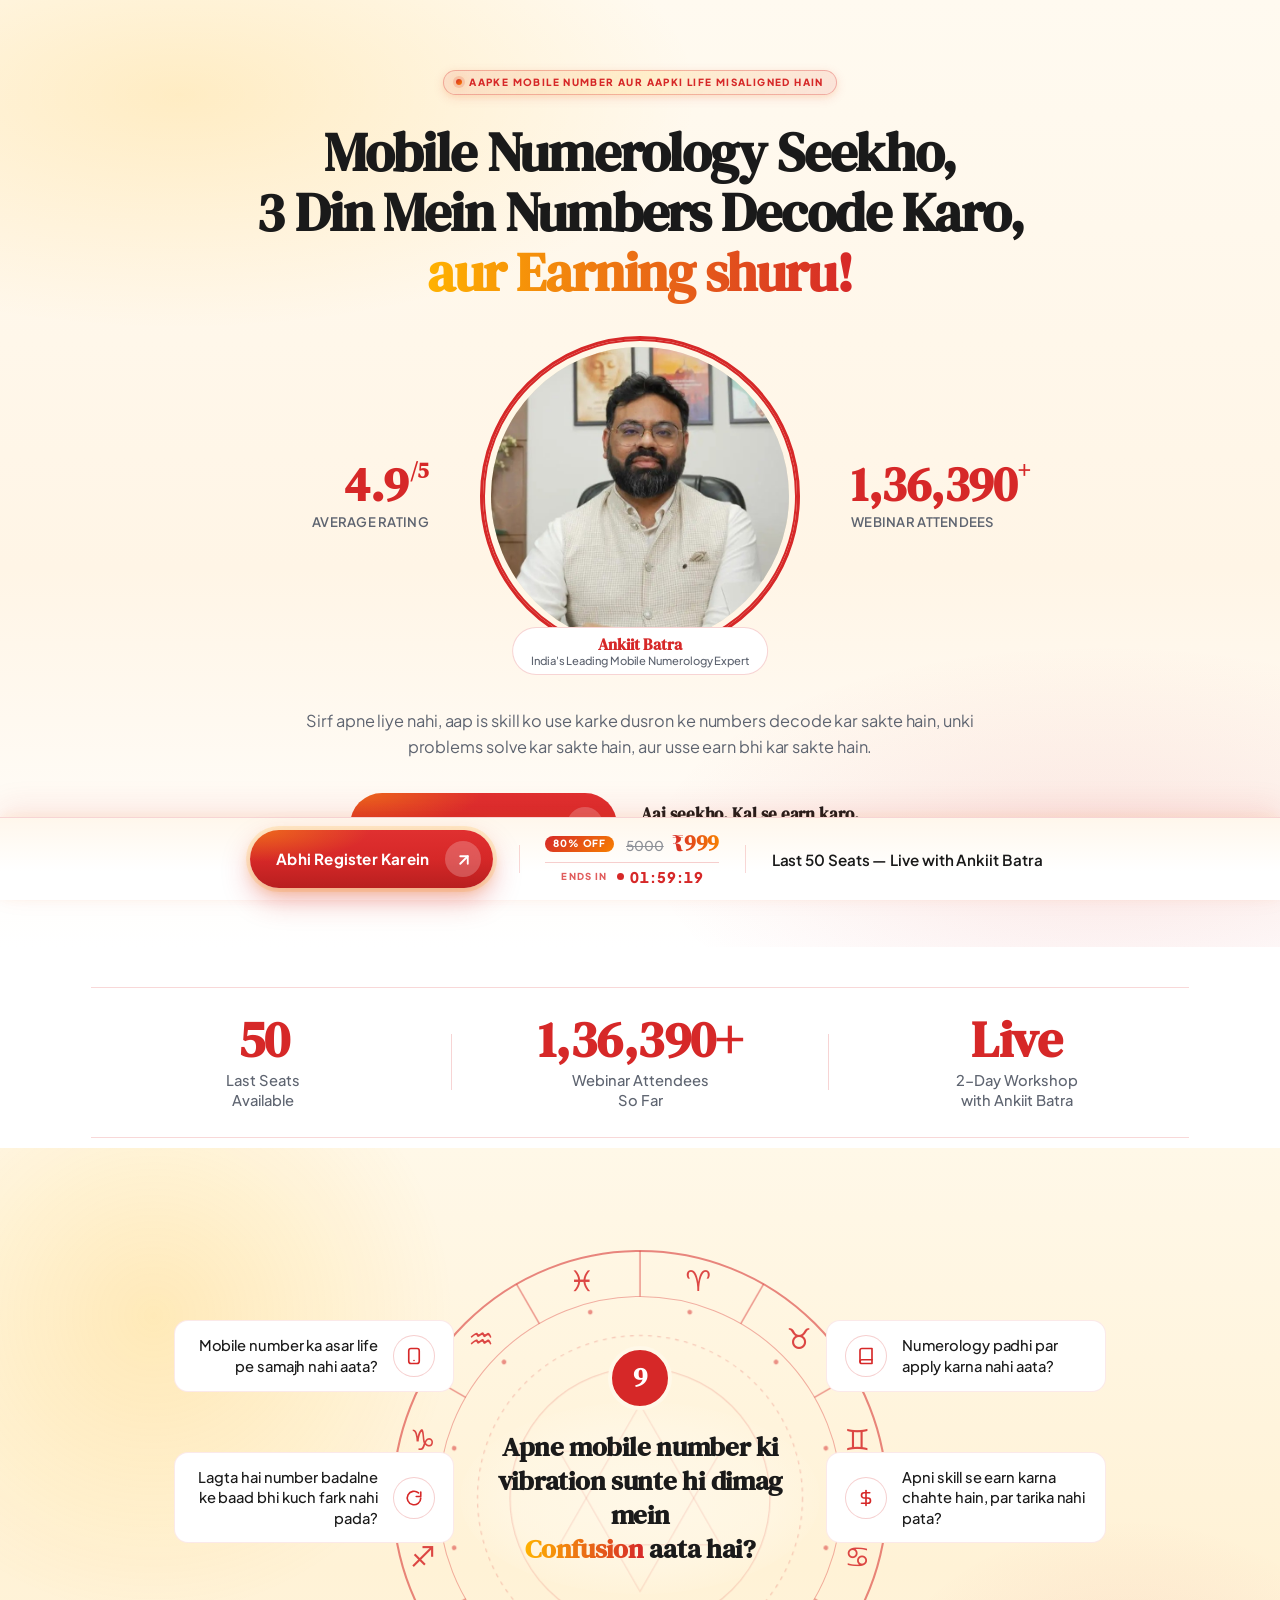
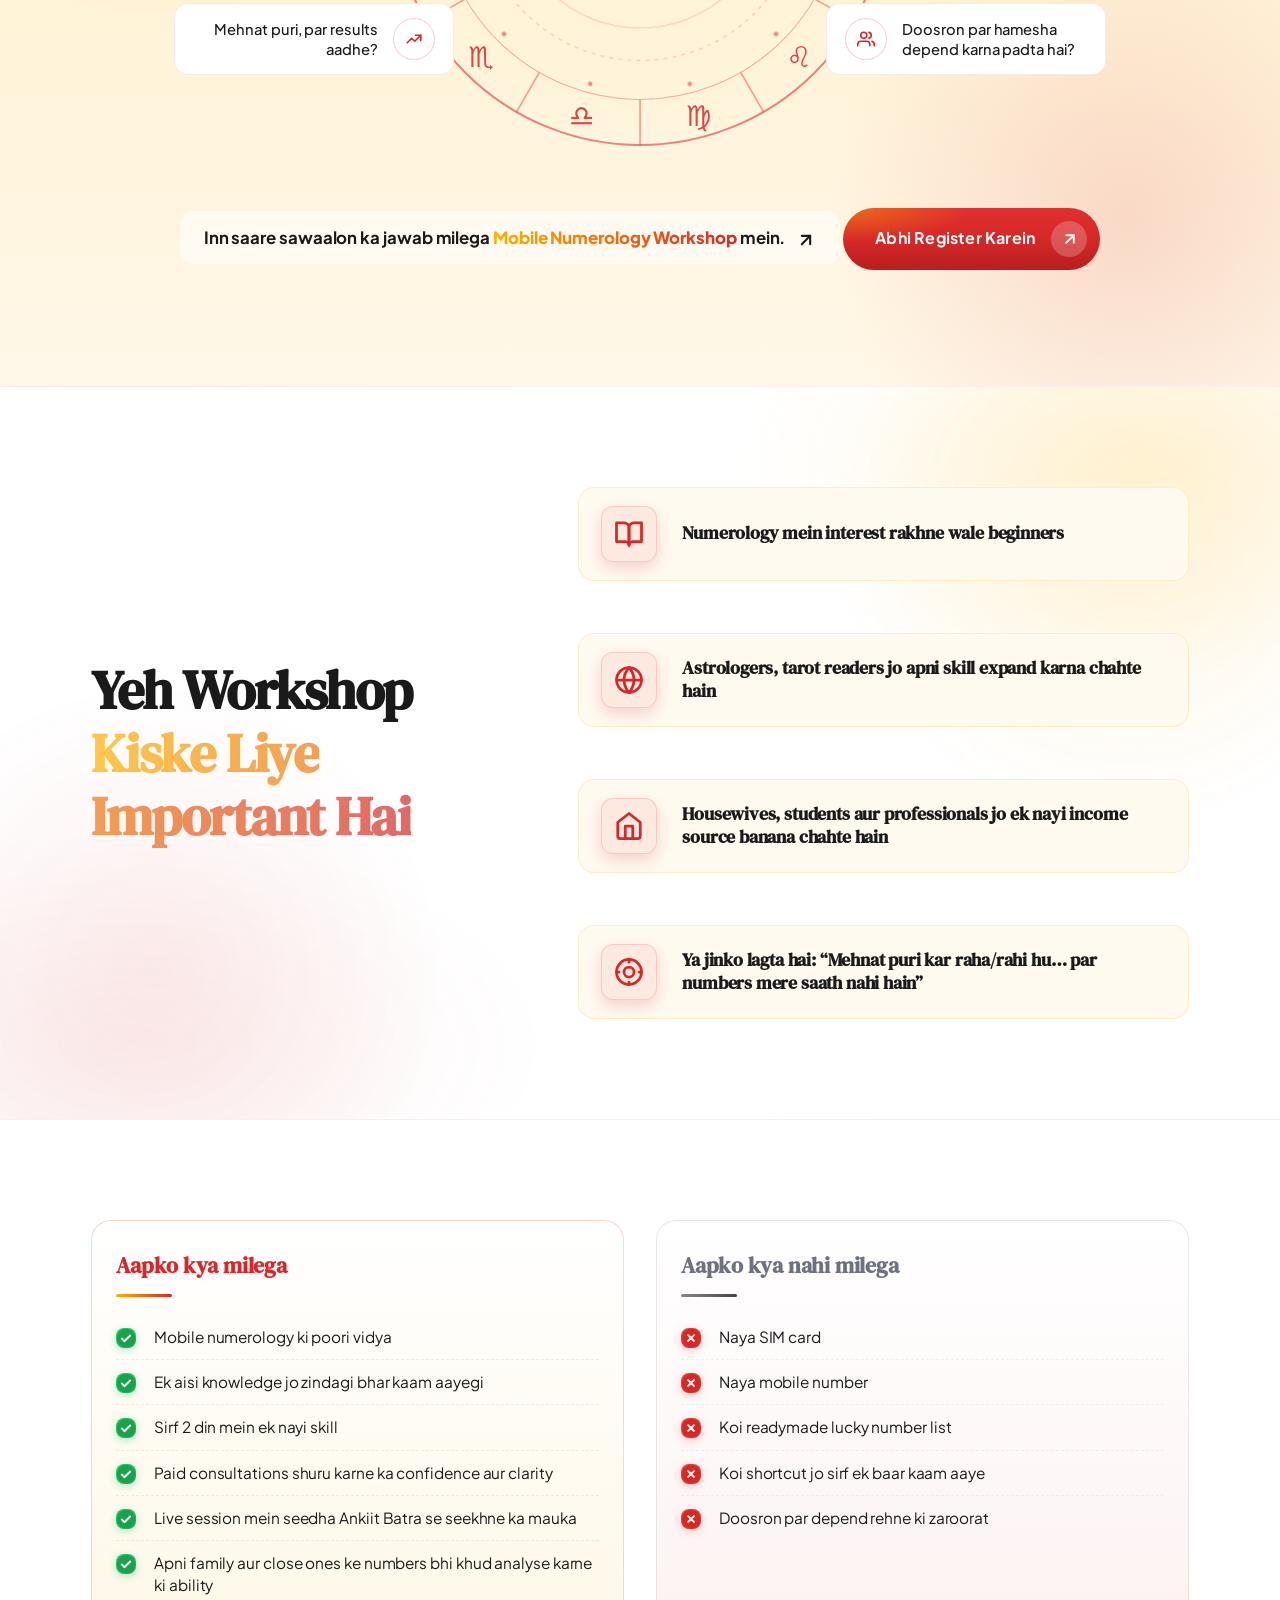
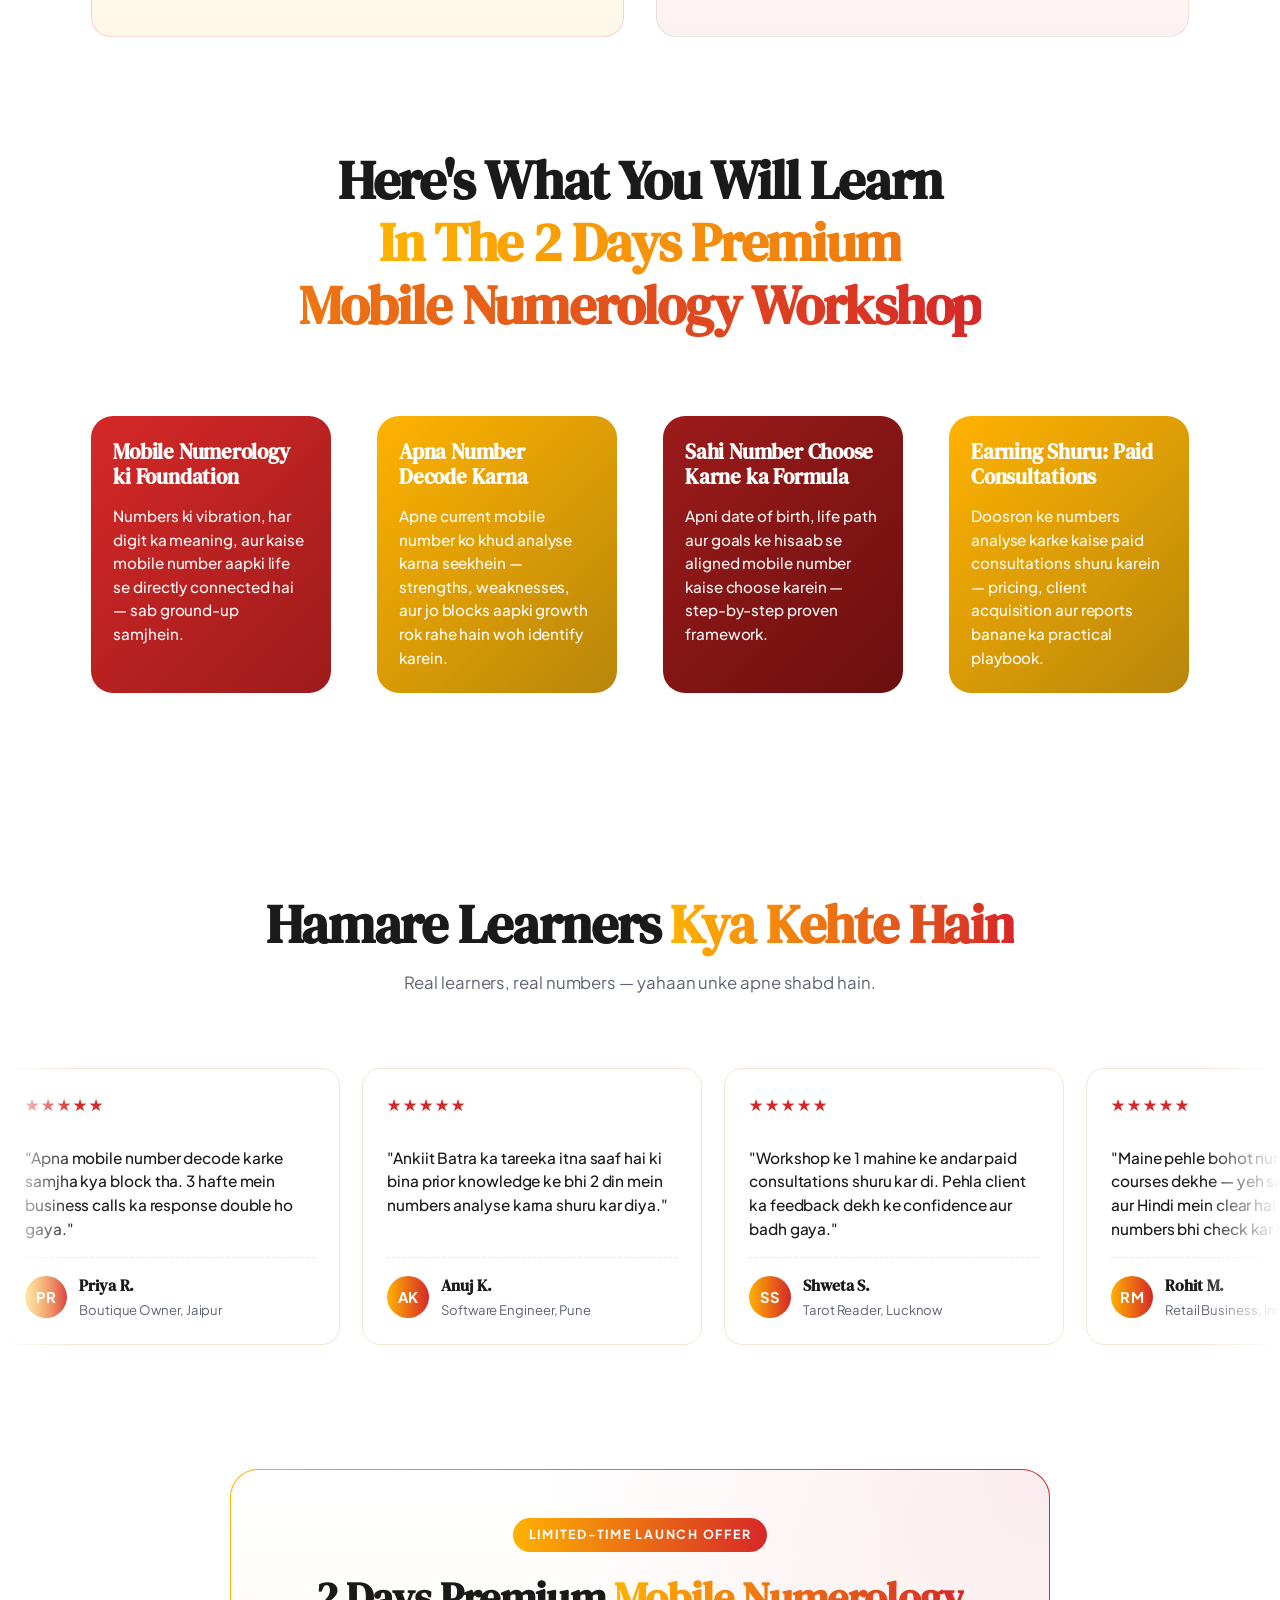
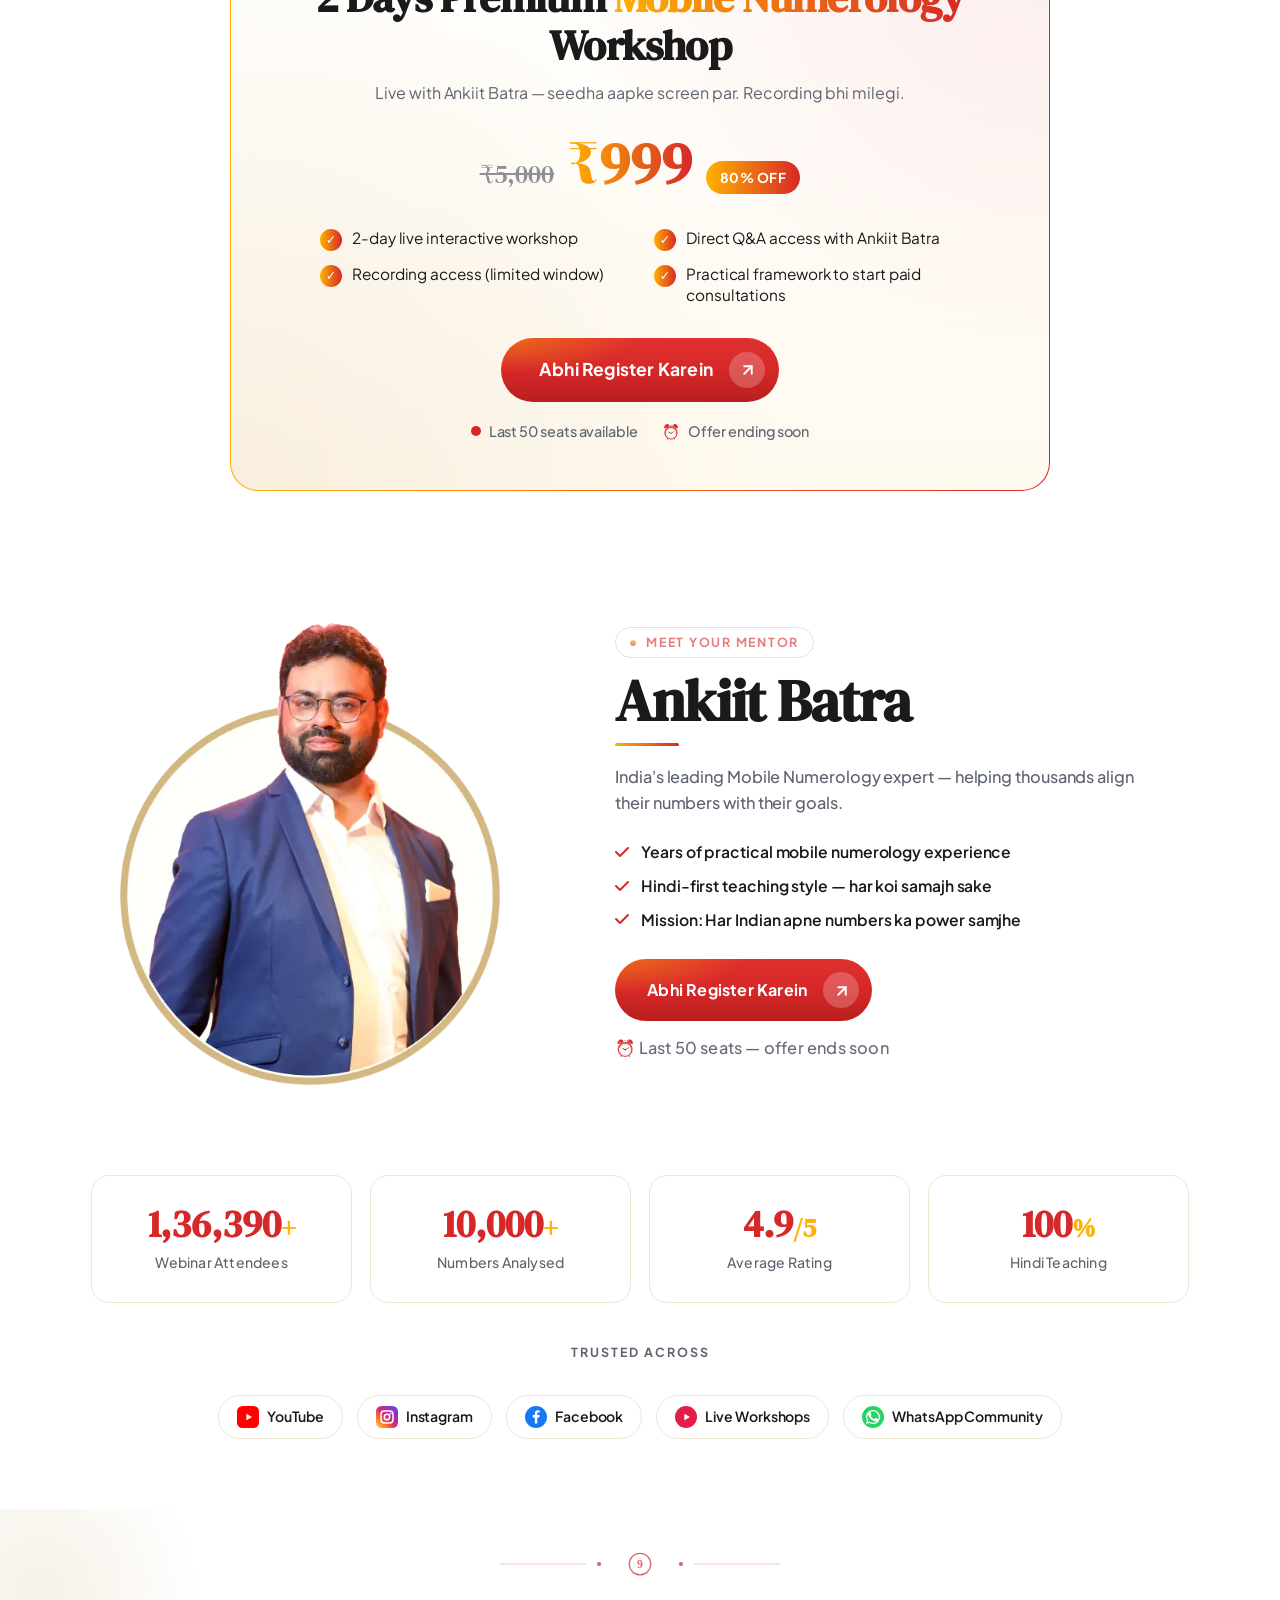
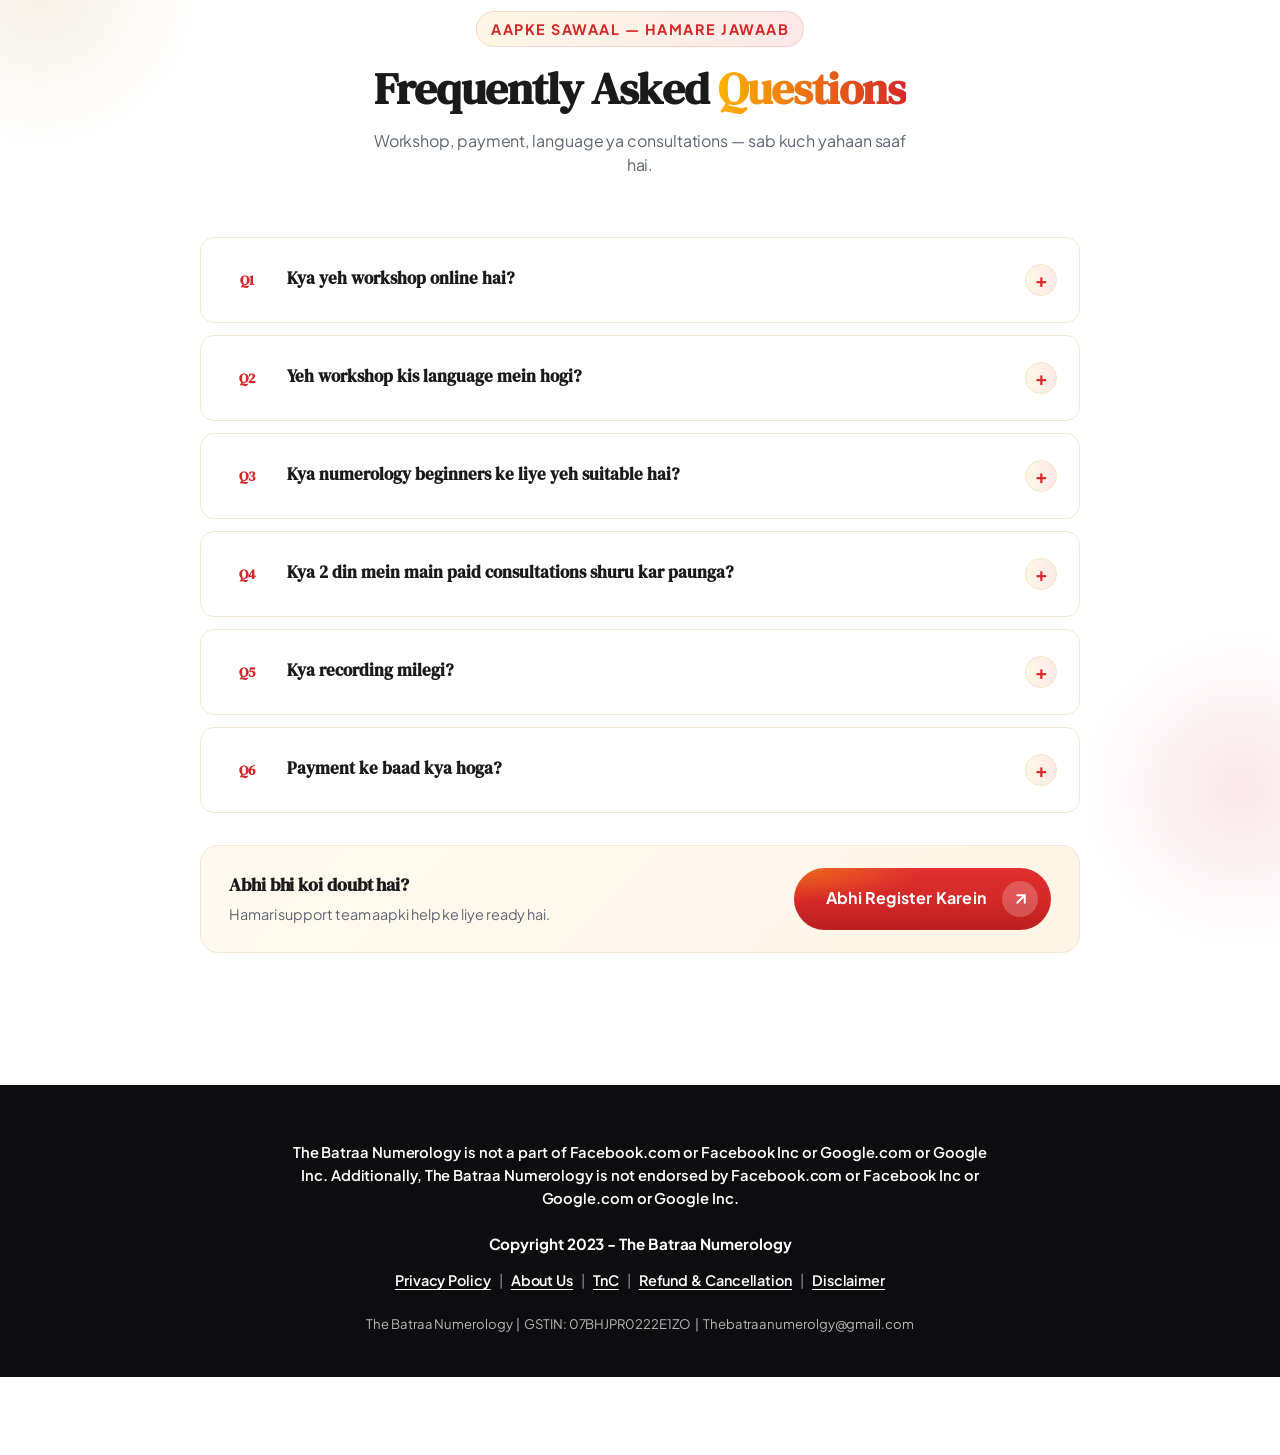
==== commit ee9438f1: "sf" ====
--- a/abmobilenumerology/index.html
+++ b/abmobilenumerology/index.html
@@ -3,8 +3,8 @@
 <head>
     <meta charset="UTF-8">
     <meta name="viewport" content="width=device-width, initial-scale=1.0">
-    <title>AB Mobile Numerology Workshop | Ankit Batra</title>
-    <meta name="description" content="Mobile Numerology Seekho, 3 Din Mein Numbers Decode Karo, aur Earning shuru. 2 Days Premium Mobile Numerology Workshop with Ankit Batra.">
+    <title>AB Mobile Numerology Workshop | Ankiit Batra</title>
+    <meta name="description" content="Mobile Numerology Seekho, 3 Din Mein Numbers Decode Karo, aur Earning shuru. 2 Days Premium Mobile Numerology Workshop with Ankiit Batra.">
     <!-- Google Fonts -->
     <link rel="preconnect" href="https://fonts.googleapis.com">
     <link rel="preconnect" href="https://fonts.gstatic.com" crossorigin>
@@ -52,10 +52,10 @@
 
                 <div class="hero-v3-portrait">
                     <div class="hv3-img-wrap">
-                        <img src="assets/ankit-batra-3.jpg" alt="Ankit Batra">
+                        <img src="assets/ankit-batra-3.jpg" alt="Ankiit Batra">
                     </div>
                     <div class="hv3-portrait-name">
-                        <strong>Ankit Batra</strong>
+                        <strong>Ankiit Batra</strong>
                         <span>India's Leading Mobile Numerology Expert</span>
                     </div>
                 </div>
@@ -98,7 +98,7 @@
                     <div class="auth-v-line"></div>
                     <div class="auth-block">
                         <div class="auth-num"><span>Live</span></div>
-                        <h4>2-Day Workshop <br> with Ankit Batra</h4>
+                        <h4>2-Day Workshop <br> with Ankiit Batra</h4>
                     </div>
                 </div>
             </div> <!-- CLOSE TRUSTED-CONTENT -->
@@ -209,14 +209,14 @@
                             </div>
                             <div class="orbit-card">
                                 <div class="orbit-card-icon"><svg viewBox="0 0 24 24" fill="none" stroke="currentColor" stroke-width="2.2" stroke-linecap="round" stroke-linejoin="round"><path d="M17 21v-2a4 4 0 0 0-4-4H5a4 4 0 0 0-4 4v2"/><circle cx="9" cy="7" r="4"/><path d="M23 21v-2a4 4 0 0 0-3-3.87"/><path d="M16 3.13a4 4 0 0 1 0 7.75"/></svg></div>
-                                <p>Doosron par hamesha depend rehna padta hai?</p>
+                                <p>Doosron par hamesha depend karna padta hai?</p>
                             </div>
                         </div>
                     </div>
                 </div>
 
                 <div class="pain-bottom-cta">
-                    <p>Inn saare sawaalon ka jawab milega <span style="color: #ffffff;">AB Mobile Numerology Workshop</span> mein. <i style="display: inline-flex; vertical-align: middle; margin-left: 8px;"><svg width="20" height="20" viewBox="0 0 24 24" fill="none" stroke="currentColor" stroke-width="2.5" stroke-linecap="round" stroke-linejoin="round"><line x1="7" y1="17" x2="17" y2="7"></line><polyline points="7 7 17 7 17 17"></polyline></svg></i></p>
+                    <p>Inn saare sawaalon ka jawab milega <span style="color: #ffffff;">Mobile Numerology Workshop</span> mein. <i style="display: inline-flex; vertical-align: middle; margin-left: 8px;"><svg width="20" height="20" viewBox="0 0 24 24" fill="none" stroke="currentColor" stroke-width="2.5" stroke-linecap="round" stroke-linejoin="round"><line x1="7" y1="17" x2="17" y2="7"></line><polyline points="7 7 17 7 17 17"></polyline></svg></i></p>
                     <a href="#register" class="btn-pill">Abhi Register Karein <i><svg width="18" height="18" viewBox="0 0 24 24" fill="none" stroke="currentColor" stroke-width="2.5" stroke-linecap="round" stroke-linejoin="round"><line x1="7" y1="17" x2="17" y2="7"></line><polyline points="7 7 17 7 17 17"></polyline></svg></i></a>
                 </div>
             </div>
@@ -287,7 +287,7 @@
                         <li><svg class="vs-icon yes" viewBox="0 0 24 24" aria-hidden="true"><circle cx="12" cy="12" r="11" fill="#16A34A"/><path d="M7 12.6l3.3 3.2L17 9" fill="none" stroke="#fff" stroke-width="2.4" stroke-linecap="round" stroke-linejoin="round"/></svg> Ek aisi knowledge jo zindagi bhar kaam aayegi</li>
                         <li><svg class="vs-icon yes" viewBox="0 0 24 24" aria-hidden="true"><circle cx="12" cy="12" r="11" fill="#16A34A"/><path d="M7 12.6l3.3 3.2L17 9" fill="none" stroke="#fff" stroke-width="2.4" stroke-linecap="round" stroke-linejoin="round"/></svg> Sirf 2 din mein ek nayi skill</li>
                         <li><svg class="vs-icon yes" viewBox="0 0 24 24" aria-hidden="true"><circle cx="12" cy="12" r="11" fill="#16A34A"/><path d="M7 12.6l3.3 3.2L17 9" fill="none" stroke="#fff" stroke-width="2.4" stroke-linecap="round" stroke-linejoin="round"/></svg> Paid consultations shuru karne ka confidence aur clarity</li>
-                        <li><svg class="vs-icon yes" viewBox="0 0 24 24" aria-hidden="true"><circle cx="12" cy="12" r="11" fill="#16A34A"/><path d="M7 12.6l3.3 3.2L17 9" fill="none" stroke="#fff" stroke-width="2.4" stroke-linecap="round" stroke-linejoin="round"/></svg> Live session mein seedha Ankit Batra se seekhne ka mauka</li>
+                        <li><svg class="vs-icon yes" viewBox="0 0 24 24" aria-hidden="true"><circle cx="12" cy="12" r="11" fill="#16A34A"/><path d="M7 12.6l3.3 3.2L17 9" fill="none" stroke="#fff" stroke-width="2.4" stroke-linecap="round" stroke-linejoin="round"/></svg> Live session mein seedha Ankiit Batra se seekhne ka mauka</li>
                         <li><svg class="vs-icon yes" viewBox="0 0 24 24" aria-hidden="true"><circle cx="12" cy="12" r="11" fill="#16A34A"/><path d="M7 12.6l3.3 3.2L17 9" fill="none" stroke="#fff" stroke-width="2.4" stroke-linecap="round" stroke-linejoin="round"/></svg> Apni family aur close ones ke numbers bhi khud analyse karne ki ability</li>
                     </ul>
                 </div>
@@ -368,7 +368,7 @@
 
                     <article class="t-card">
                         <div class="t-stars">★★★★★</div>
-                        <p class="t-quote">"Ankit Batra ka tareeka itna saaf hai ki bina prior knowledge ke bhi 2 din mein numbers analyse karna shuru kar diya."</p>
+                        <p class="t-quote">"Ankiit Batra ka tareeka itna saaf hai ki bina prior knowledge ke bhi 2 din mein numbers analyse karna shuru kar diya."</p>
                         <div class="t-meta">
                             <div class="t-avatar">AK</div>
                             <div class="t-name">
@@ -440,7 +440,7 @@
                     </article>
                     <article class="t-card">
                         <div class="t-stars">★★★★★</div>
-                        <p class="t-quote">"Ankit Batra ka tareeka itna saaf hai ki bina prior knowledge ke bhi 2 din mein numbers analyse karna shuru kar diya."</p>
+                        <p class="t-quote">"Ankiit Batra ka tareeka itna saaf hai ki bina prior knowledge ke bhi 2 din mein numbers analyse karna shuru kar diya."</p>
                         <div class="t-meta">
                             <div class="t-avatar">AK</div>
                             <div class="t-name">
@@ -471,7 +471,7 @@
             <div class="offer-reveal-card">
                 <div class="offer-tag">Limited-Time Launch Offer</div>
                 <h2 class="offer-headline">2 Days Premium <span>Mobile Numerology</span> Workshop</h2>
-                <p class="offer-sub">Live with Ankit Batra — seedha aapke screen par. Recording bhi milegi.</p>
+                <p class="offer-sub">Live with Ankiit Batra — seedha aapke screen par. Recording bhi milegi.</p>
 
                 <div class="offer-pricing">
                     <span class="offer-strike">₹5,000</span>
@@ -481,7 +481,7 @@
 
                 <ul class="offer-includes">
                     <li><span class="oi-icon">✓</span> 2-day live interactive workshop</li>
-                    <li><span class="oi-icon">✓</span> Direct Q&amp;A access with Ankit Batra</li>
+                    <li><span class="oi-icon">✓</span> Direct Q&amp;A access with Ankiit Batra</li>
                     <li><span class="oi-icon">✓</span> Recording access (limited window)</li>
                     <li><span class="oi-icon">✓</span> Practical framework to start paid consultations</li>
                 </ul>
@@ -515,12 +515,12 @@
             <div class="mentor-ref-box">
                 <!-- MENTOR POP-OUT -->
                 <div class="coach-pop-portrait">
-                    <img src="assets/ankit-batra-mentor.webp" alt="Ankit Batra">
+                    <img src="assets/ankit-batra-mentor.webp" alt="Ankiit Batra">
                 </div>
                 <!-- DETAILED CREDENTIALS -->
                 <div class="coach-details">
                     <span class="section-tag">Meet Your Mentor</span>
-                    <h2>Ankit Batra</h2>
+                    <h2>Ankiit Batra</h2>
                     <p>India's leading Mobile Numerology expert — helping thousands align their numbers with their goals.</p>
                     <ul class="coach-points">
                         <li><i class="fas fa-check"></i> Years of practical mobile numerology experience</li>
@@ -635,7 +635,7 @@
                         <span class="faq-v2-toggle" aria-hidden="true">+</span>
                     </button>
                     <div class="faq-v2-a">
-                        <p>Haan, yeh workshop poori tarah online aur live hogi — Ankit Batra khud 2 din tak conduct karenge aur har session interactive rakhenge.</p>
+                        <p>Haan, yeh workshop poori tarah online aur live hogi — Ankiit Batra khud 2 din tak conduct karenge aur har session interactive rakhenge.</p>
                     </div>
                 </div>
 
@@ -711,10 +711,10 @@
     <footer class="site-footer">
         <div class="container site-footer-inner">
             <p class="footer-disclaimer">
-                AB Mobile Numerology is not a part of Facebook.com or Facebook Inc or Google.com or Google Inc. Additionally, AB Mobile Numerology is not endorsed by Facebook.com or Facebook Inc or Google.com or Google Inc.
+                The Batraa Numerology is not a part of Facebook.com or Facebook Inc or Google.com or Google Inc. Additionally, The Batraa Numerology is not endorsed by Facebook.com or Facebook Inc or Google.com or Google Inc.
             </p>
 
-            <p class="footer-copy">Copyright 2026 — AB Mobile Numerology</p>
+            <p class="footer-copy">Copyright 2023 - The Batraa Numerology</p>
 
             <nav class="footer-links" aria-label="Legal">
                 <a href="#">Privacy Policy</a>
@@ -729,7 +729,7 @@
             </nav>
 
             <p class="footer-meta">
-                AB Mobile Numerology &nbsp;|&nbsp; GSTIN: 07ABMNL0001A1Z0 &nbsp;|&nbsp; abmobilenumerology@gmail.com
+                The Batraa Numerology &nbsp;|&nbsp; GSTIN: 07BHJPR0222E1ZO &nbsp;|&nbsp; Thebatraanumerolgy@gmail.com
             </p>
         </div>
     </footer>
@@ -753,7 +753,7 @@
         </div>
         <span class="sticky-divider"></span>
         <div class="sticky-center-date">
-            Last 50 Seats — Live with Ankit Batra
+            Last 50 Seats — Live with Ankiit Batra
         </div>
     </div>
 
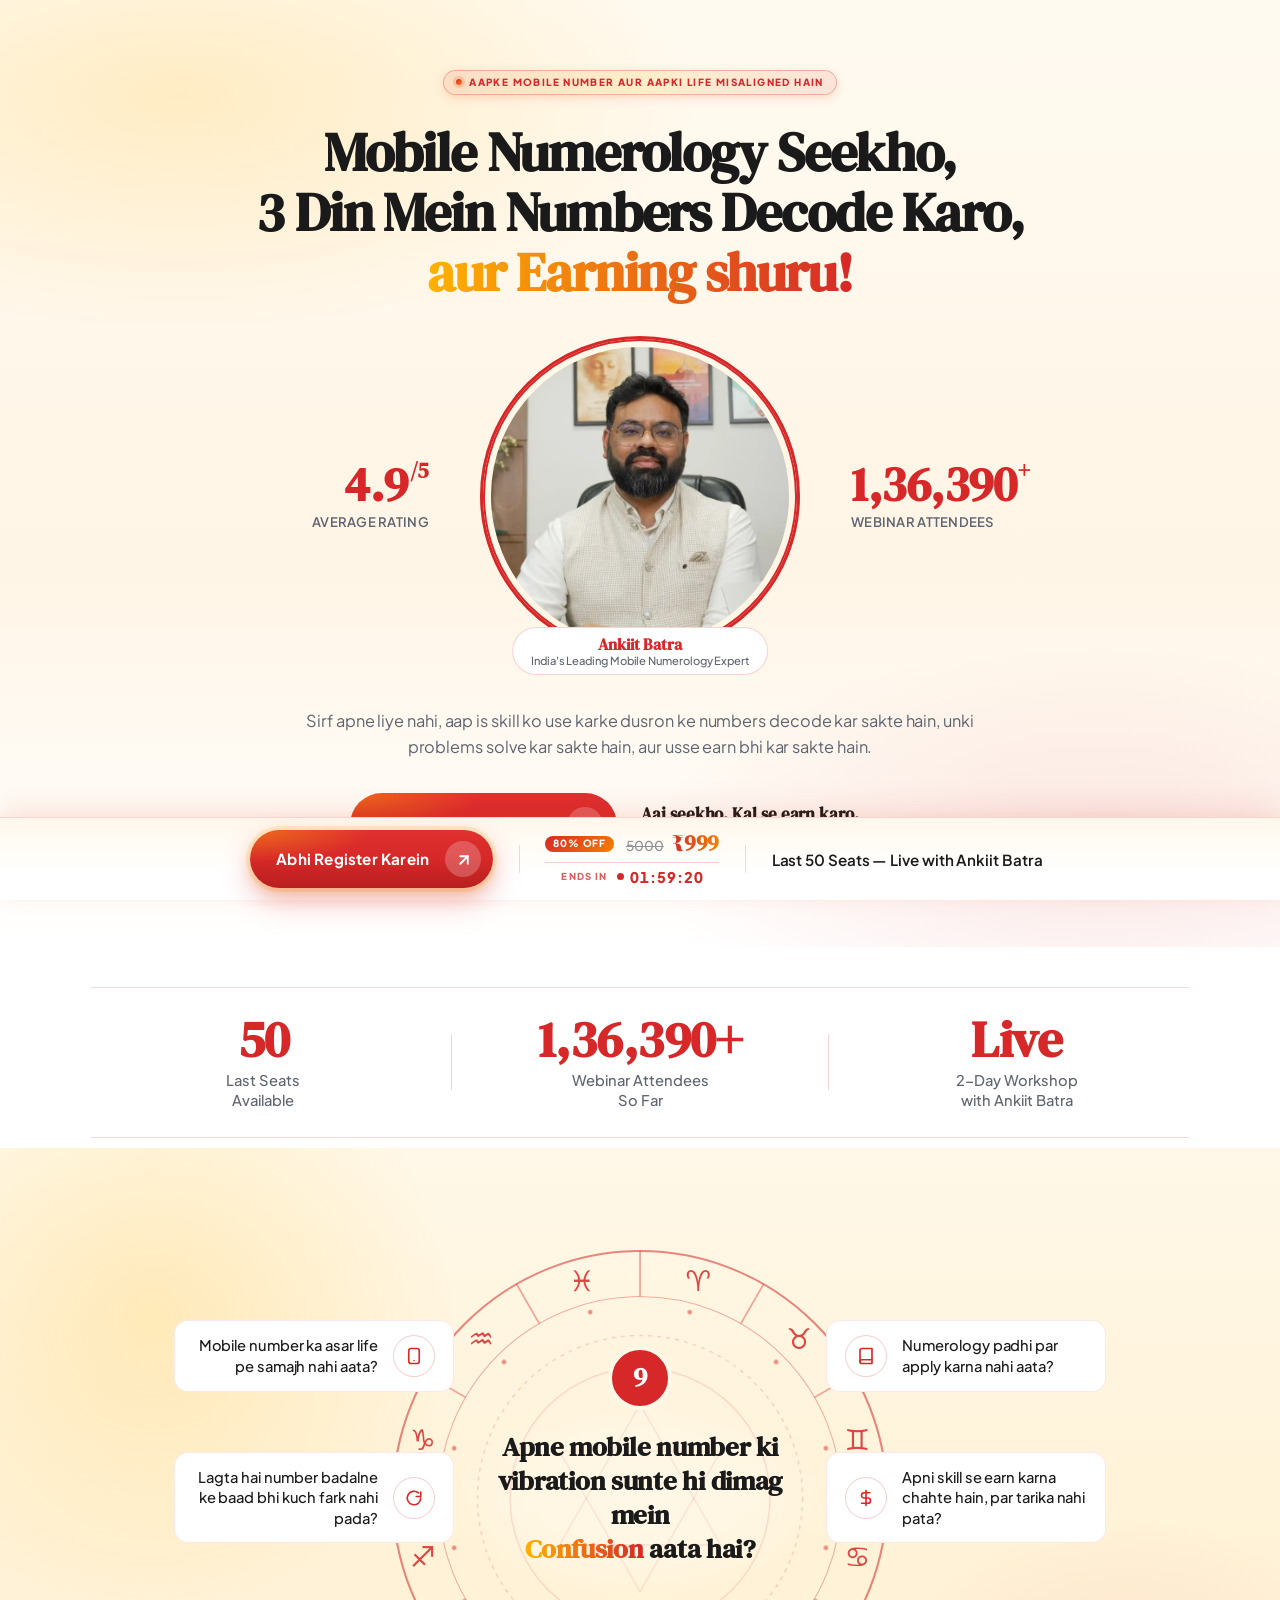
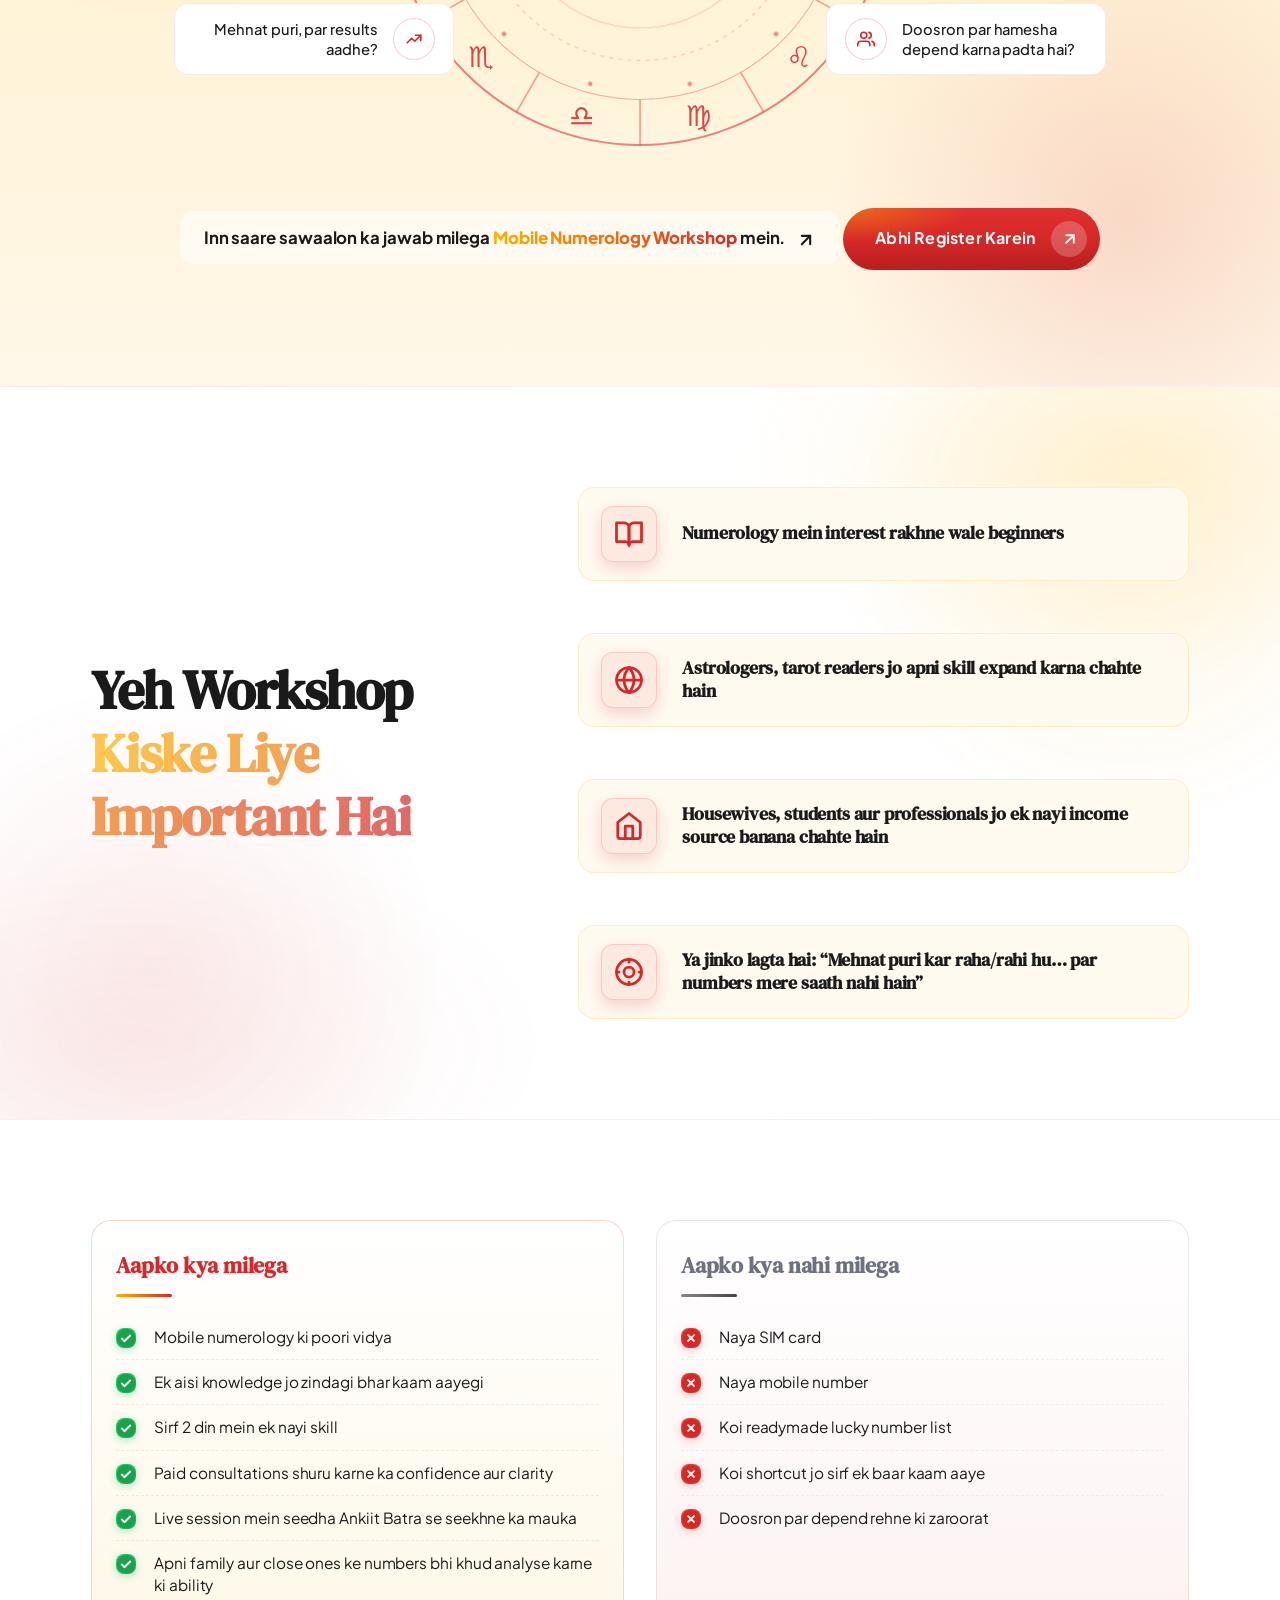
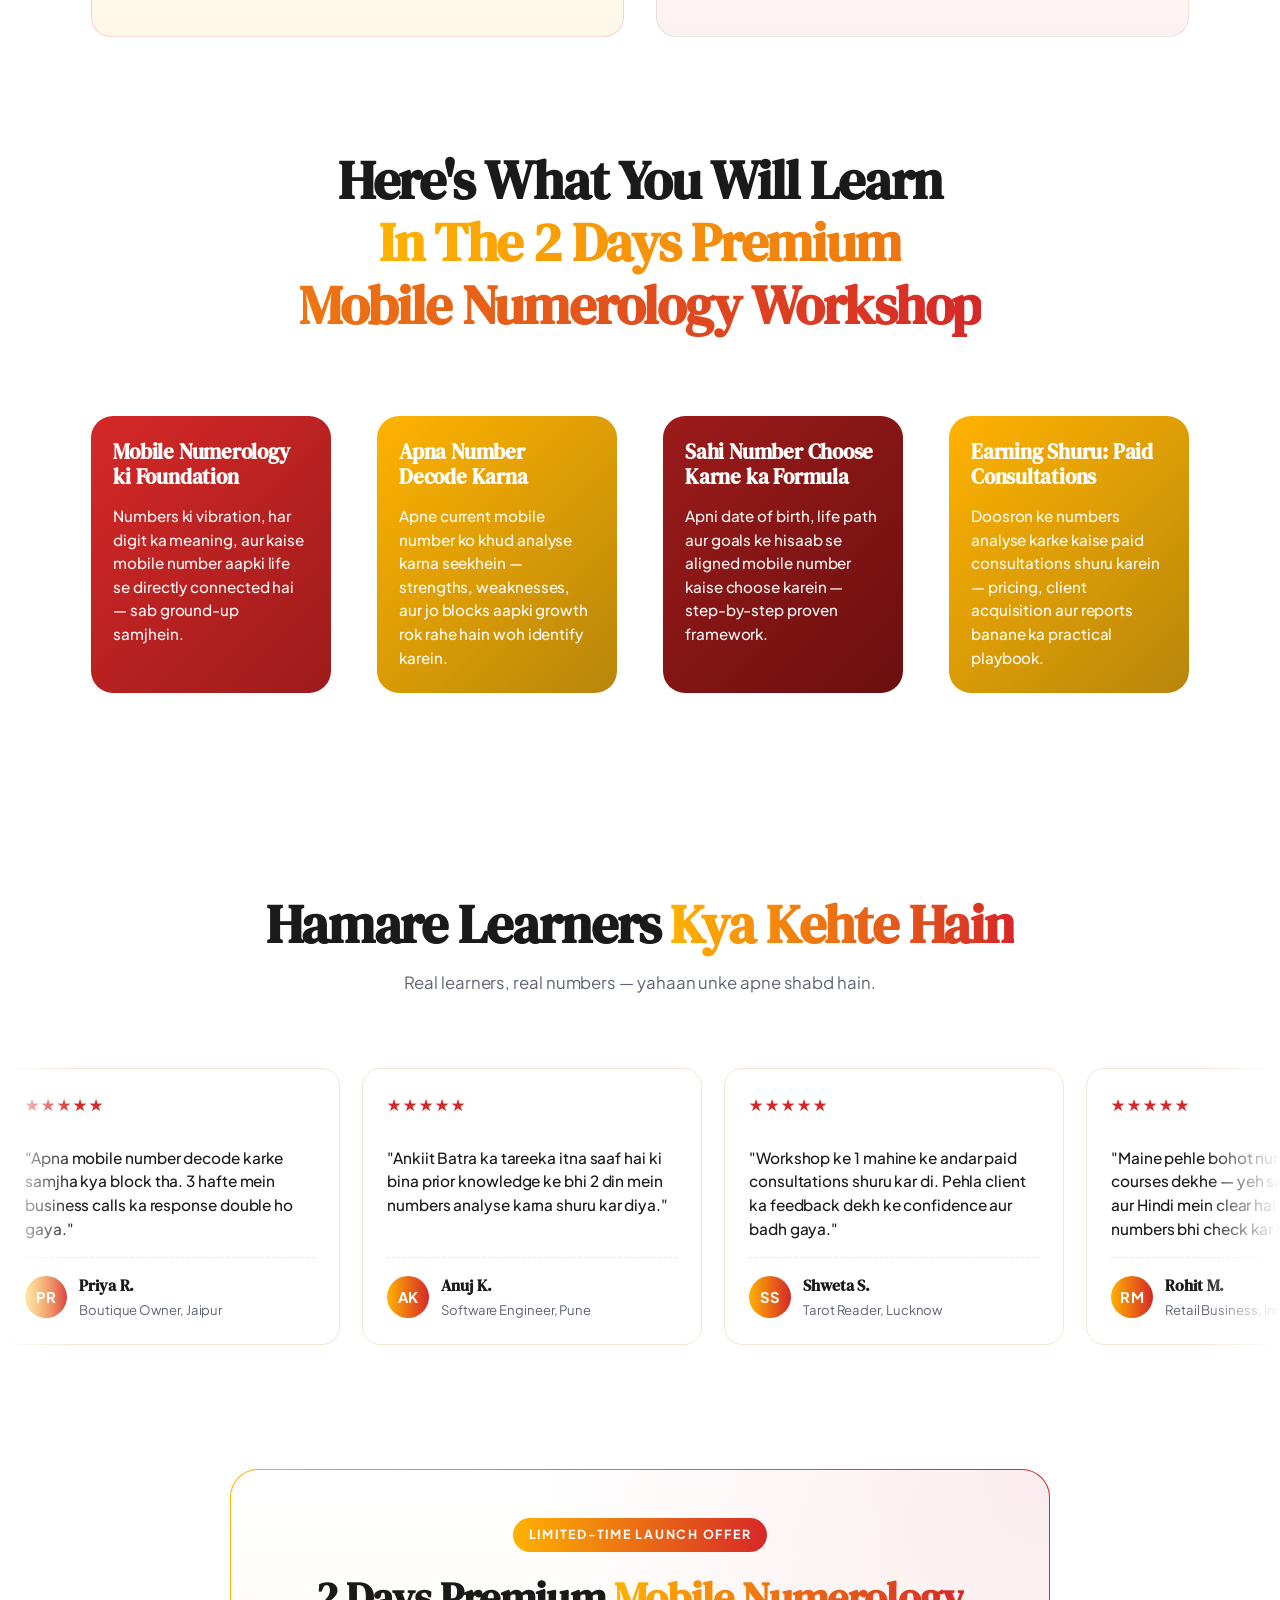
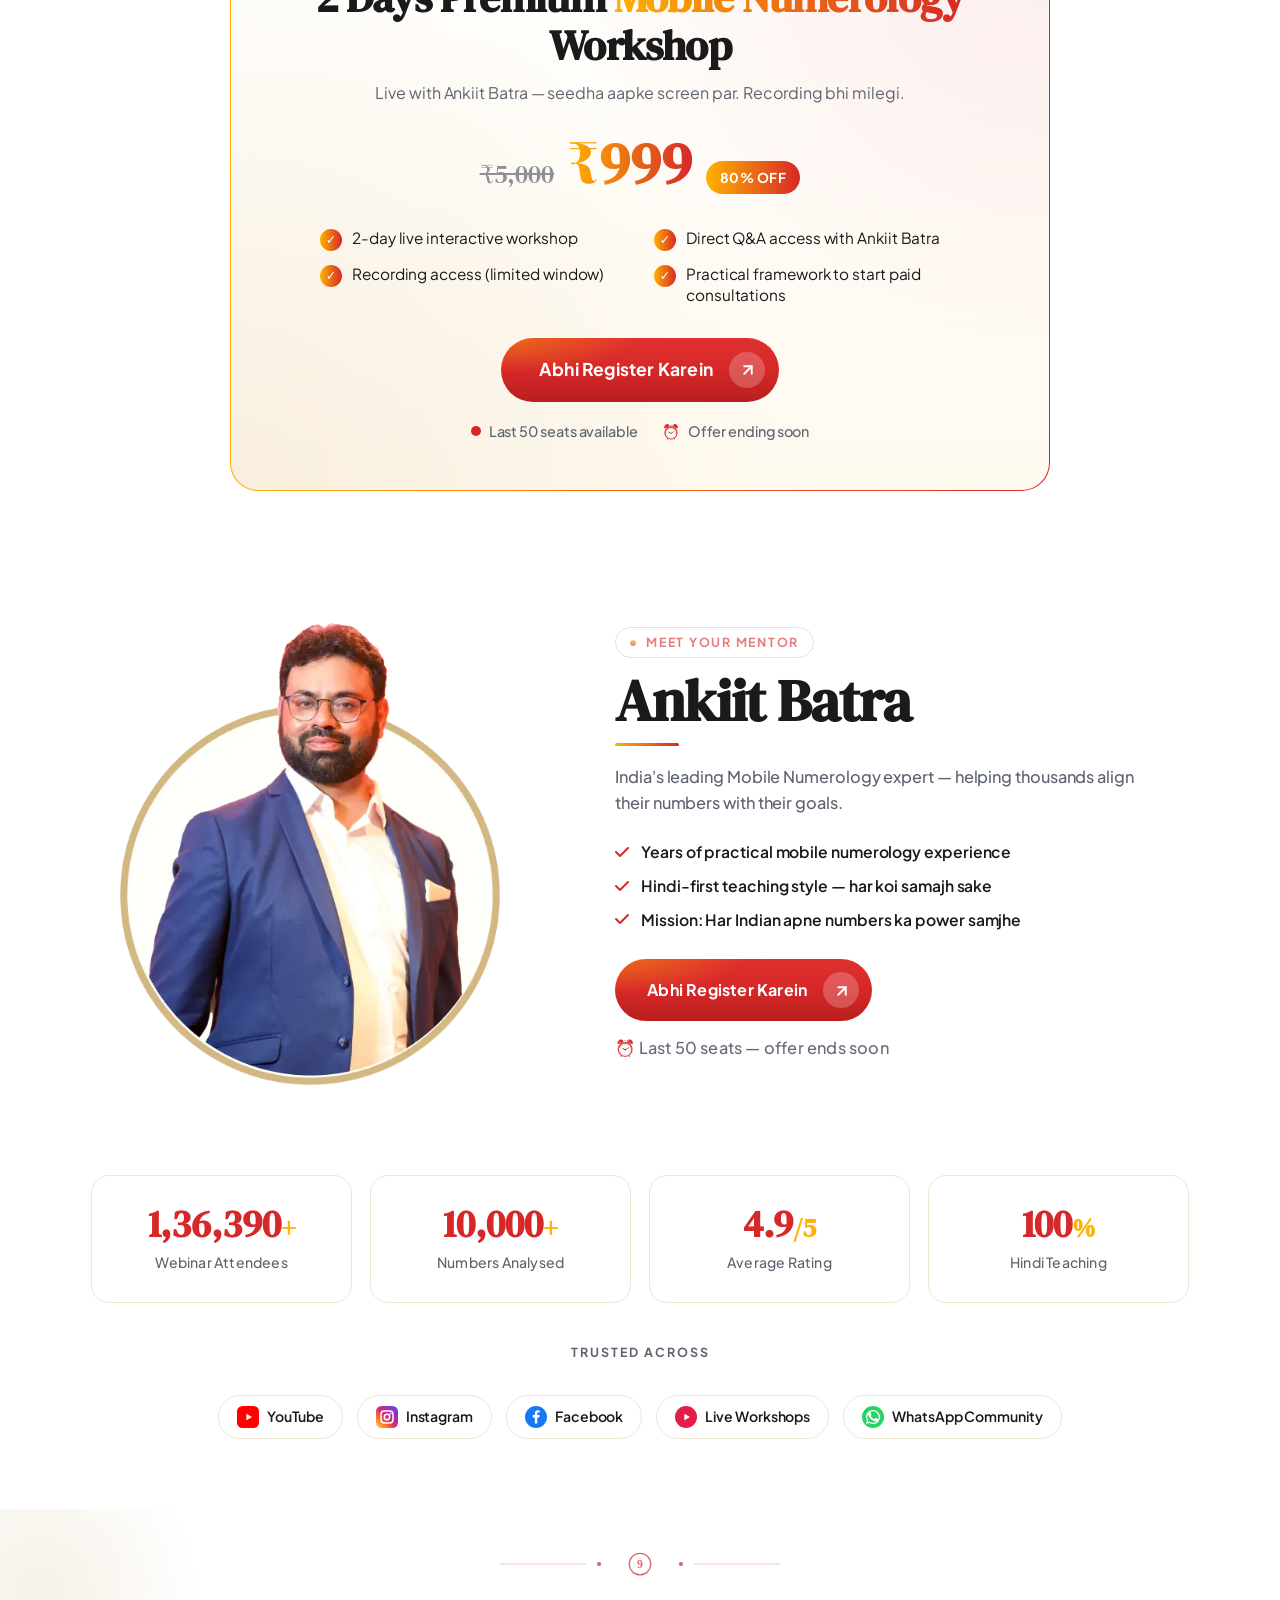
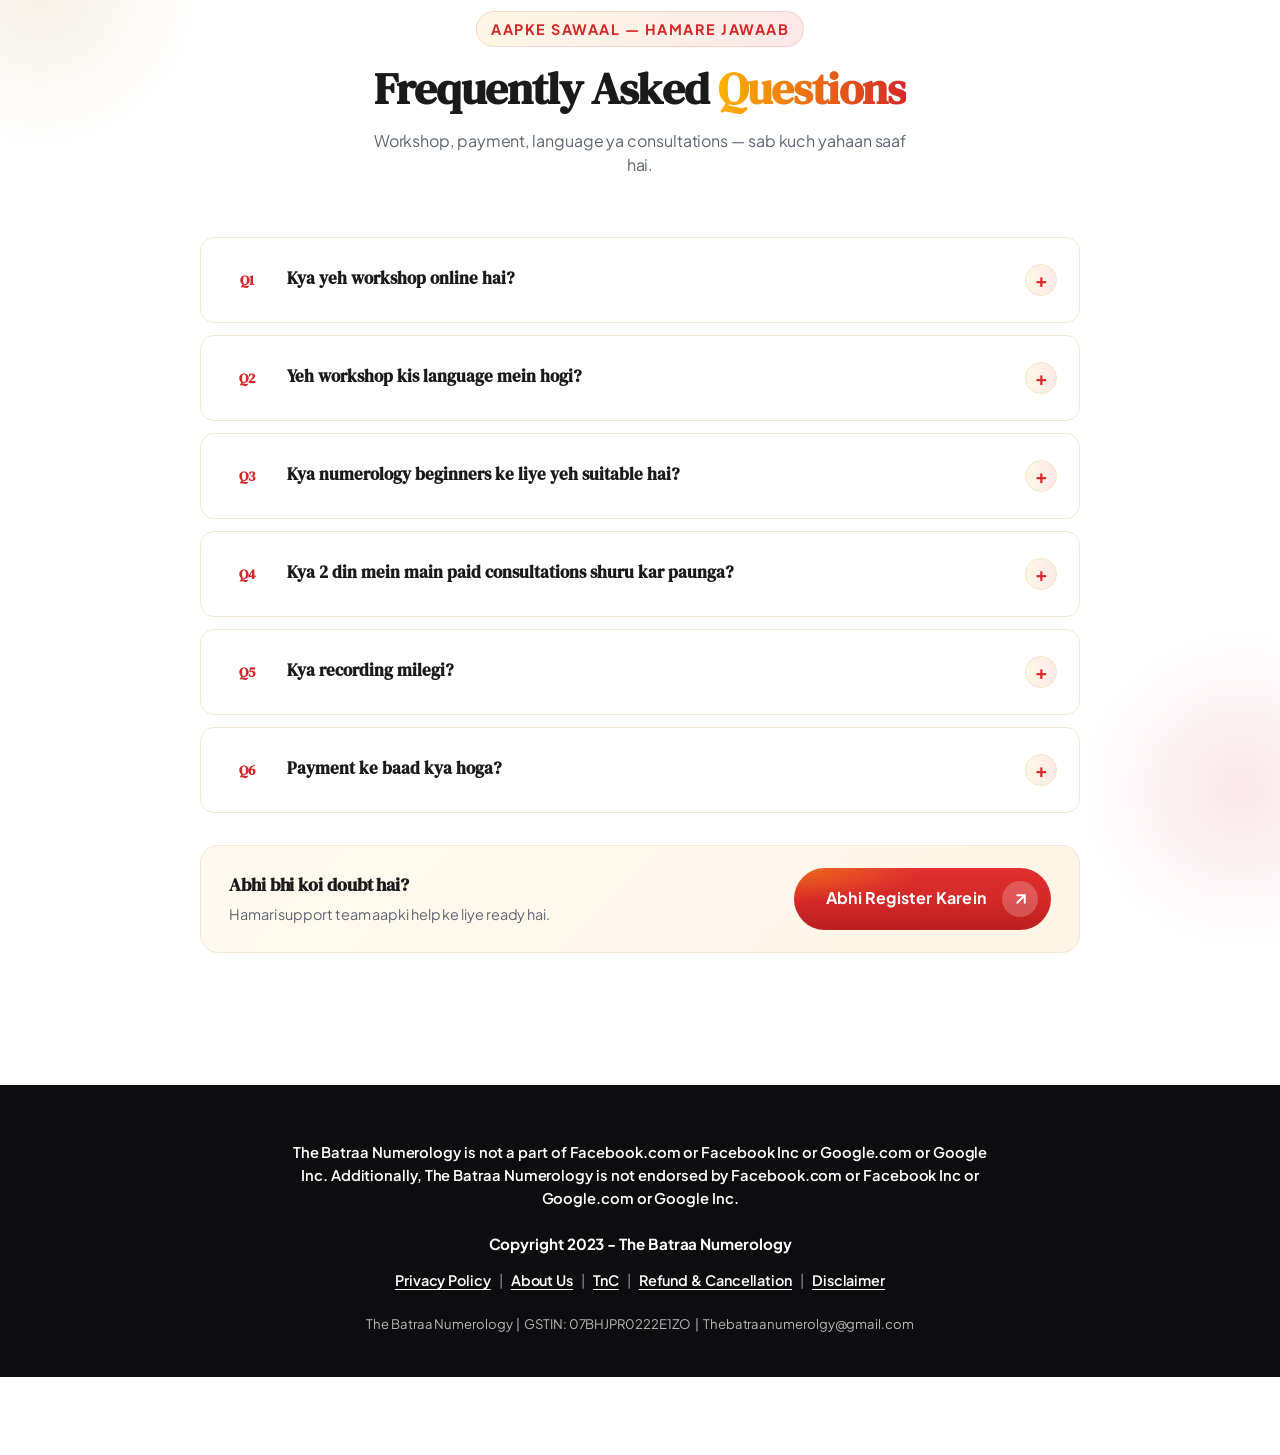
==== commit 73bcfbb5: "batraa" ====
--- a/abmobilenumerology/index.html
+++ b/abmobilenumerology/index.html
@@ -3,7 +3,7 @@
 <head>
     <meta charset="UTF-8">
     <meta name="viewport" content="width=device-width, initial-scale=1.0">
-    <title>AB Mobile Numerology Workshop | Ankiit Batra</title>
+    <title>Mobile Numerology Workshop | Ankiit Batra</title>
     <meta name="description" content="Mobile Numerology Seekho, 3 Din Mein Numbers Decode Karo, aur Earning shuru. 2 Days Premium Mobile Numerology Workshop with Ankiit Batra.">
     <!-- Google Fonts -->
     <link rel="preconnect" href="https://fonts.googleapis.com">
